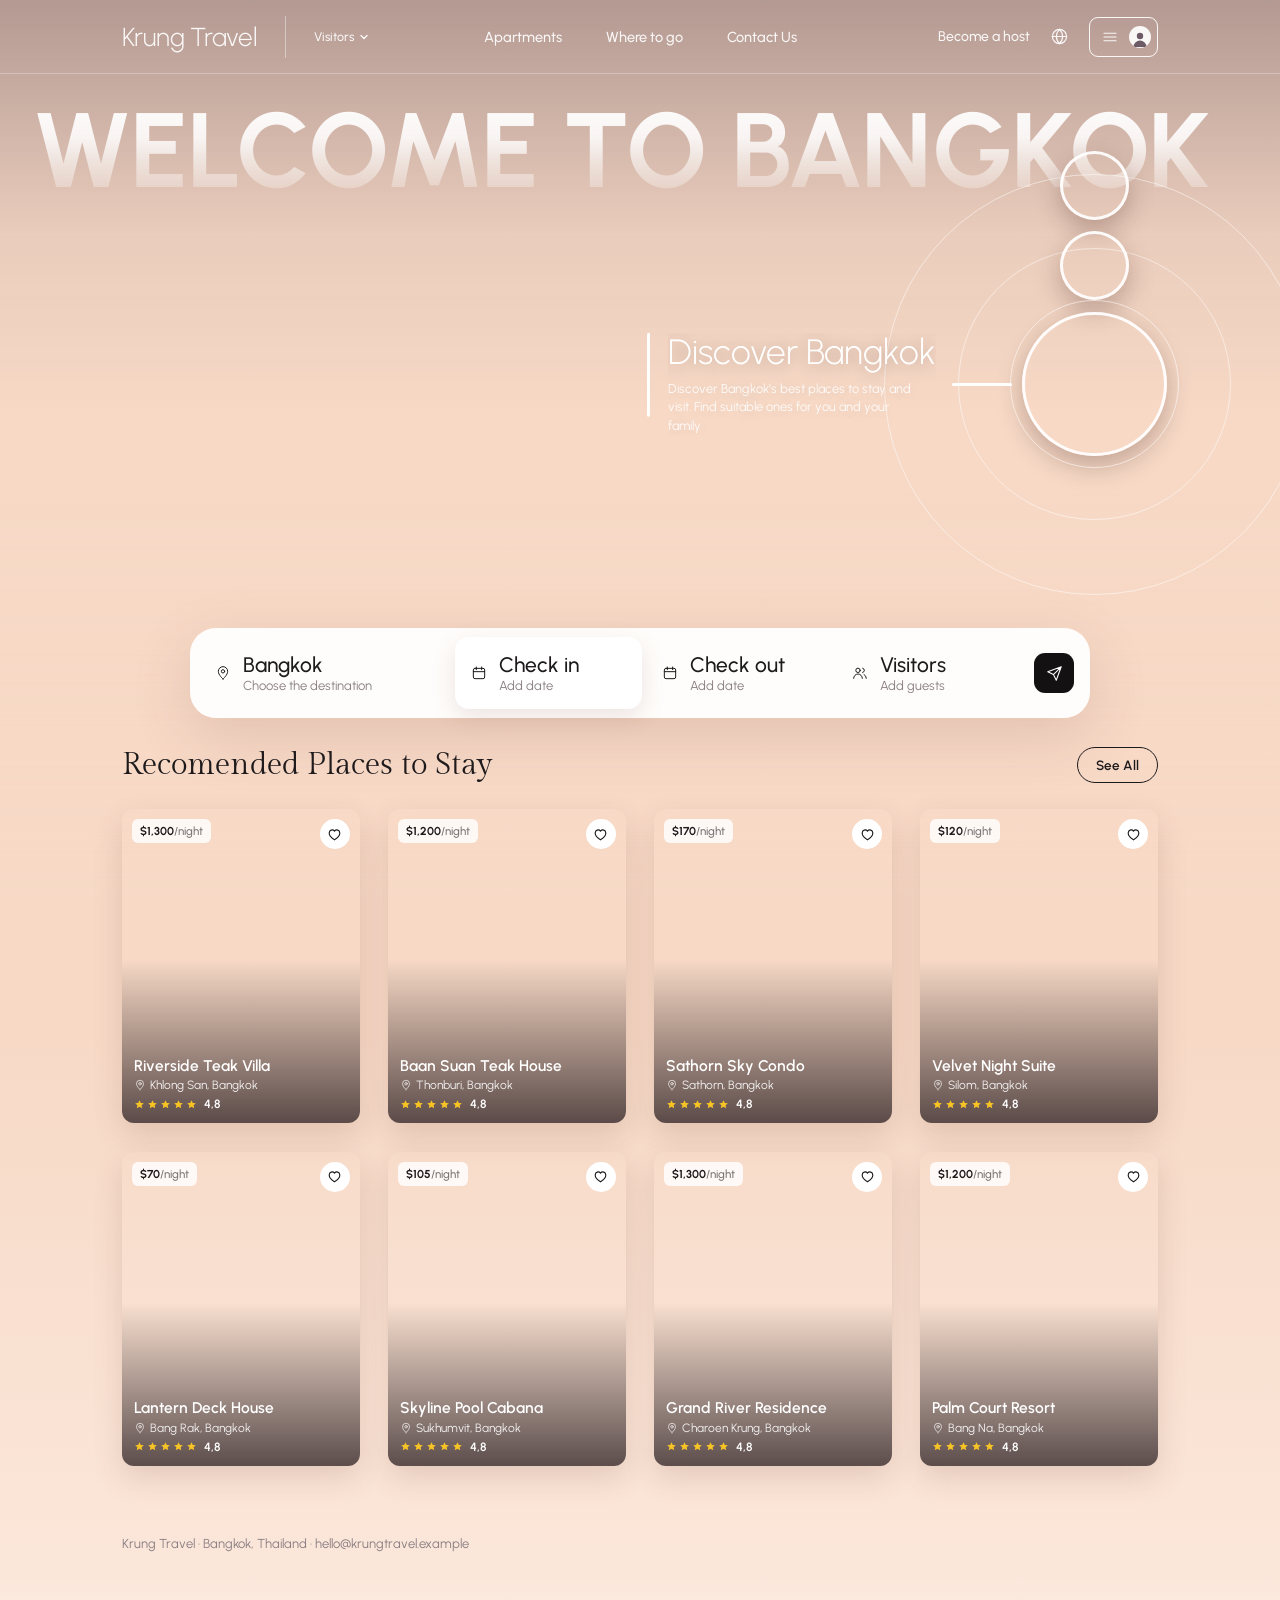
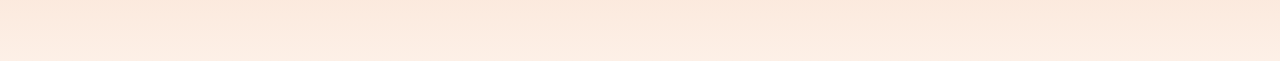
==== krung-travel/index.html @ 922a6a61 "Add Krung Travel cinematic booking landing page Single-file page with misty right-to-left slide wipe" ====
<!doctype html>
<html lang="en">
<head>
<meta charset="utf-8">
<meta name="viewport" content="width=device-width,initial-scale=1">
<title>Krung Travel</title>
<meta name="description" content="Discover Bangkok's best places to stay and visit. Find suitable ones for you and your family.">
<link rel="preconnect" href="https://fonts.googleapis.com">
<link rel="preconnect" href="https://fonts.gstatic.com" crossorigin>
<link href="https://fonts.googleapis.com/css2?family=Gilda+Display&family=Urbanist:wght@300;400;500;600;700;800&display=swap" rel="stylesheet">
<style>
:root{
  --peach:#f7d9c6;--ink:#1d1a1c;--muted:#5c5156;--light:#8a7f83;
  --orange:#f39419;--star:#f7c325;--heart:#ff4d5e;
  --ease:cubic-bezier(.65,0,.35,1);--out:cubic-bezier(.16,1,.3,1);
  --pad:clamp(20px,9.5vw,170px);
}
*{box-sizing:border-box;margin:0;padding:0}
html{background:var(--peach)}
body{font-family:Urbanist,system-ui,sans-serif;color:var(--ink);overflow-x:hidden;-webkit-font-smoothing:antialiased;-moz-osx-font-smoothing:grayscale;
  background:linear-gradient(180deg,#f7d9c6 0,#f7d9c6 115vh,#fbe7da 175vh,#fdf0e7 100%);min-height:100vh}
a{color:inherit;text-decoration:none}
button{font:inherit;color:inherit;background:none;border:0}
img{display:block;max-width:100%}
svg.i{width:16px;height:16px;fill:none;stroke:currentColor;stroke-width:1.5;stroke-linecap:round;stroke-linejoin:round;flex:none}
body.lock{overflow:hidden}

/* ---------- Cursor ---------- */
@media (pointer:fine){*,*::before,*::after{cursor:none!important}}
.cur{position:fixed;left:0;top:0;z-index:10000;pointer-events:none;width:26px;height:26px;margin:-13px 0 0 -13px;border-radius:50%;background:rgba(72,62,68,.55);border:0 solid rgba(20,16,18,.9);
  transition:width .25s var(--out),height .25s var(--out),margin .25s var(--out),background-color .25s var(--out),border-width .25s var(--out),opacity .3s}
.cur.hov{width:38px;height:38px;margin:-19px 0 0 -19px;background:rgba(72,62,68,.35)}
.cur.down{width:44px;height:44px;margin:-22px 0 0 -22px;background:transparent;border-width:5px}
.rec .cur{width:50px;height:50px;margin:-25px 0 0 -25px}
.rec .cur.hov{width:58px;height:58px;margin:-29px 0 0 -29px}
.rec .cur.down{width:62px;height:62px;margin:-31px 0 0 -31px;border-width:7px}
.cur.gone{opacity:0}
@media (pointer:coarse){.cur{display:none}}

/* ---------- Nav ---------- */
.nav{position:fixed;inset:0 0 auto;z-index:50;height:74px;display:flex;align-items:center;padding:0 var(--pad);color:rgba(255,255,255,.92);border-bottom:1px solid rgba(255,255,255,.28);
  transition:background-color .5s,color .5s,border-color .5s}
.nav.solid{background:rgba(247,217,198,.86);-webkit-backdrop-filter:blur(14px);backdrop-filter:blur(14px);color:var(--ink);border-bottom-color:rgba(29,26,28,.08)}
.nav-l{display:flex;align-items:center;flex:1 1 0}
.logo{font-weight:300;font-size:26px;letter-spacing:-.01em;white-space:nowrap}
.div{width:1px;height:42px;background:currentColor;opacity:.45;margin:0 28px}
.visitors{display:flex;align-items:center;gap:5px;font-size:12.5px;font-weight:500}
.visitors svg{width:10px;height:10px}
.links{display:flex;gap:44px;list-style:none;font-size:14.5px;font-weight:500}
.links a{position:relative;padding:4px 0}
.links a::after{content:"";position:absolute;left:0;right:0;bottom:0;height:1.5px;background:currentColor;transform:scaleX(0);transform-origin:right;transition:transform .45s var(--out)}
.links a:hover::after{transform:scaleX(1);transform-origin:left}
.nav-r{flex:1 1 0;display:flex;align-items:center;justify-content:flex-end;gap:20px;font-size:14px;font-weight:500}
.nav-r svg.globe{width:19px;height:19px}
.pill{display:flex;align-items:center;gap:10px;height:40px;padding:0 6px 0 11px;border:1.5px solid currentColor;border-radius:9px}
.pill svg.i{width:18px;height:18px}
.avatar{width:22px;height:22px;border-radius:50%;background:currentColor;display:grid;place-items:center;overflow:hidden}
.avatar svg{width:16px;height:16px;fill:rgba(84,64,74,.85);margin-top:5px}
.nav.solid .avatar svg{fill:#f7d9c6}

/* ---------- Hero ---------- */
.hero{position:relative;height:100vh;min-height:680px;color:#fff}
.clip{position:absolute;inset:0;overflow:hidden;clip-path:inset(0)}
.stack{position:absolute;inset:0;will-change:transform}
.slide{position:absolute;inset:0;overflow:hidden;visibility:hidden;z-index:1}
.slide.live{visibility:visible}
.slide.incoming{visibility:visible;z-index:2}
.ph{position:absolute;inset:-3%;background-size:cover;background-repeat:no-repeat;transform:scale(1.04);will-change:transform}
.tint{position:absolute;inset:0;background:linear-gradient(180deg,rgba(84,64,74,.42) 0%,rgba(84,64,74,.08) 26%,transparent 46%)}
.title{position:absolute;left:2.6vw;top:calc(74px + 3.2vh);font-weight:700;text-transform:uppercase;line-height:.9;white-space:nowrap;font-size:8.25vw;letter-spacing:-.005em}
.title .w{display:inline-block;overflow:hidden;vertical-align:top;padding-bottom:.04em}
.title .w>span{display:inline-block;background:linear-gradient(180deg,rgba(255,255,255,.97) 0%,rgba(255,255,255,.86) 36%,rgba(255,255,255,.16) 100%);
  -webkit-background-clip:text;background-clip:text;color:transparent;transition:transform 1.15s var(--out);transition-delay:var(--d,0s)}
.intro .title .w>span{transform:translateY(105%)}
.title.t3{left:7vw;top:calc(74px + 5vh);font-size:9.6vw;line-height:.95}
.title .br{display:block}

.mist{position:absolute;top:-5%;bottom:-5%;width:34vw;z-index:3;pointer-events:none;opacity:0;filter:blur(10px);
  background:radial-gradient(ellipse 50% 60% at 50% 50%,rgba(255,236,226,.75),rgba(255,236,226,.35) 45%,transparent 72%)}

/* Nubes: imagen blanca sobre negro + mix-blend screen + máscaras */
.ctop{position:absolute;left:-4%;right:-4%;top:-30%;height:80%;z-index:6;opacity:0;pointer-events:none;mix-blend-mode:screen;
  -webkit-mask-image:linear-gradient(to top,transparent 0%,#000 62%);mask-image:linear-gradient(to top,transparent 0%,#000 62%)}
.ctop i{position:absolute;inset:0;background-size:cover;background-position:center bottom;transform:scaleY(-1)}
.cbank{position:absolute;left:-4%;right:-4%;bottom:-6%;height:78%;z-index:7;pointer-events:none;transform-origin:50% 100%;will-change:transform}
.cbank i{position:absolute;inset:0;background-size:cover;background-position:center bottom;mix-blend-mode:screen;
  -webkit-mask-image:linear-gradient(to bottom,transparent 0%,#000 38%);mask-image:linear-gradient(to bottom,transparent 0%,#000 38%)}
.cbank .c1{animation:drift1 26s ease-in-out infinite alternate}
.cbank .c2{opacity:.85;animation:drift2 34s ease-in-out infinite alternate}
@keyframes drift1{from{transform:translateX(-2.5%)}to{transform:translateX(2.5%)}}
@keyframes drift2{from{transform:translate(3%,0) scaleX(-1)}to{transform:translate(-3%,4%) scaleX(-1)}}
.fade{position:absolute;left:0;right:0;bottom:0;height:46%;z-index:8;pointer-events:none;
  background:linear-gradient(180deg,rgba(247,217,198,0) 0%,rgba(247,217,198,.45) 45%,rgba(247,217,198,.92) 82%,#f7d9c6 100%)}

/* Rail */
.rail{position:absolute;inset:0;z-index:10;pointer-events:none;will-change:transform,opacity}
.ring{position:absolute;border-radius:50%;border:1.6px solid rgba(255,255,255,.5);opacity:0;transition:left .9s var(--ease),top .9s var(--ease),width .9s var(--ease),height .9s var(--ease),opacity 1s var(--out)}
.ready .ring{opacity:1}
.thumb{position:absolute;border-radius:50%;pointer-events:auto;transform:scale(0);
  transition:left .9s var(--ease),top .9s var(--ease),width .9s var(--ease),height .9s var(--ease),transform .6s var(--out),box-shadow .4s}
.thumb .img{position:absolute;inset:0;border-radius:50%;background-size:cover;background-position:center;border:3px solid rgba(255,255,255,.92);box-shadow:0 10px 26px rgba(60,30,30,.28);transition:box-shadow .4s}
.thumb::after{content:"";position:absolute;inset:-12px;border-radius:50%;border:1.6px solid rgba(255,255,255,.55);opacity:0;transition:opacity .6s}
.thumb.act::after{opacity:1}
.thumb.in{transform:scale(1)}
.thumb.in:hover{transform:scale(1.07)}
.thumb:hover .img{box-shadow:0 16px 36px rgba(60,30,30,.42)}
.conn{position:absolute;height:3px;border-radius:3px;background:#fff;transform-origin:right center;transform:scaleX(0);transition:transform .55s var(--out)}
.conn.on{transform:scaleX(1)}
.cap{position:absolute;display:flex;gap:18px;align-items:flex-start;transform:translateY(-50%);text-shadow:0 2px 18px rgba(60,30,40,.35)}
.cap .bar{flex:none;width:3px;border-radius:3px;background:#fff;transform-origin:top;transform:scaleY(0);transition:transform .6s var(--out)}
.cap.on .bar{transform:scaleY(1)}
.cap .txt{clip-path:inset(0 100% 0 0);transition:clip-path .9s var(--out)}
.cap.on .txt{clip-path:inset(0 0 0 0)}
.cap h2{font-weight:300;font-size:clamp(26px,2.75vw,40px);line-height:1.1;white-space:nowrap}
.cap p{margin-top:8px;font-size:clamp(12px,1vw,14.5px);line-height:1.45;opacity:.88;max-width:250px}

/* Search */
.search{position:absolute;left:50%;bottom:calc(20vh + 2px);z-index:12;width:min(900px,calc(100% - 40px));height:90px;border-radius:26px;background:rgba(255,255,255,.93);
  box-shadow:0 18px 60px rgba(120,70,60,.16);display:grid;grid-template-columns:1.35fr 1fr 1fr 1fr auto;align-items:center;gap:4px;padding:0 9px 0 9px;color:var(--ink);
  transform:translate(-50%,30px);opacity:0;transition:transform 1s var(--out),opacity 1s var(--out)}
.ready .search{transform:translate(-50%,0);opacity:1}
.field{display:flex;align-items:center;gap:12px;height:72px;padding:0 16px;border-radius:14px;text-align:left;min-width:0;transition:background-color .3s,box-shadow .3s}
.field:hover,.field.on{background:#fff;box-shadow:0 8px 24px rgba(120,80,70,.14)}
.field .lb{display:flex;flex-direction:column;min-width:0}
.field b{font-size:21px;font-weight:500;line-height:1.15;white-space:nowrap}
.field small{font-size:13px;color:var(--light);white-space:nowrap;overflow:hidden;text-overflow:ellipsis}
.send{width:40px;height:40px;border-radius:11px;background:#141113;color:#fff;display:grid;place-items:center;margin:0 7px;transition:transform .35s var(--out)}
.send:hover{transform:scale(1.1) rotate(-8deg)}
.send svg{width:17px;height:17px}
.pop{position:absolute;top:calc(100% + 12px);z-index:20;background:#fff;border-radius:18px;padding:20px;box-shadow:0 30px 80px rgba(90,50,45,.22),0 4px 14px rgba(90,50,45,.08);
  opacity:0;visibility:hidden;transform:translateY(-8px);transition:opacity .3s var(--out),transform .4s var(--out),visibility .3s}
.pop.open{opacity:1;visibility:visible;transform:none}
.cal{left:calc(22.5% + 9px);width:290px}
.cal-h{display:flex;align-items:center;justify-content:space-between;margin-bottom:12px;font-weight:600;font-size:15.5px}
.cal-h button{width:30px;height:30px;border-radius:50%;font-size:18px;line-height:1;display:grid;place-items:center;transition:background-color .2s}
.cal-h button:hover{background:#f6ece5}
.cal-h button:disabled{opacity:.25}
.dow,.days{display:grid;grid-template-columns:repeat(7,34px);justify-content:space-between}
.dow span{font-size:11px;font-weight:600;color:var(--light);text-align:center;padding-bottom:6px}
.days button{height:34px;font-size:13.5px;font-weight:500;position:relative;z-index:0}
.days button::before{content:"";position:absolute;inset:2px;border-radius:9px;z-index:-1;transition:background-color .2s}
.days button:hover:not(:disabled)::before{background:#f6ece5}
.days button:disabled{color:#d2c8cb}
.days .mid::after{content:"";position:absolute;inset:3px -3px;background:#fbe3d4;z-index:-2}
.days .end{color:#fff}.days .end::before,.days .end:hover::before{background:#141113!important}
.days .today{text-decoration:underline;text-underline-offset:3px}
.vis{right:60px;width:290px}
.row{display:flex;align-items:center;justify-content:space-between;padding:12px 0}
.row+.row{border-top:1px solid #f0e4dd}
.row b{font-weight:600;font-size:15.5px;display:block}
.row small{color:var(--light);font-size:12.5px}
.step{display:flex;align-items:center;gap:12px;font-weight:600;font-size:15px}
.step button{width:32px;height:32px;border-radius:50%;border:1.3px solid #d9cdc9;display:grid;place-items:center;font-size:17px;line-height:1;transition:border-color .2s,background-color .2s}
.step button:hover:not(:disabled){border-color:var(--ink)}
.step button:disabled{opacity:.3}
.step output{min-width:16px;text-align:center}

/* ---------- Stays ---------- */
.stays{position:relative;z-index:11;margin-top:-17vh;padding:0 var(--pad) 110px}
.stays-h{display:flex;align-items:center;justify-content:space-between;gap:20px;margin-bottom:26px}
.gilda{font-family:"Gilda Display",Georgia,serif;font-weight:400}
.stays-h h2{font-size:clamp(26px,2.45vw,36px);line-height:1.15}
.see{flex:none;height:36px;padding:0 18px;border:1.4px solid var(--ink);border-radius:20px;font-size:13.5px;font-weight:600;display:inline-flex;align-items:center;transition:background-color .3s,color .3s}
.see:hover{background:var(--ink);color:#fff}
.grid{display:grid;grid-template-columns:repeat(4,1fr);gap:clamp(14px,2.2vw,30px)}
.card{position:relative;aspect-ratio:203/268;border-radius:12px;overflow:hidden;box-shadow:0 12px 30px rgba(110,60,50,.16);color:#fff;
  opacity:0;transform:translateY(40px);transition:opacity .9s var(--out),transform .9s var(--out),box-shadow .5s;transition-delay:var(--d,0s),var(--d,0s),0s}
.card.seen{opacity:1;transform:none}
.card.seen:hover{transform:translateY(-6px);box-shadow:0 22px 44px rgba(110,60,50,.28);transition-delay:0s}
.card .img{position:absolute;inset:0;background-size:cover;background-position:center;transition:transform 1.2s var(--out)}
.card:hover .img{transform:scale(1.07)}
.card::after{content:"";position:absolute;inset:0;background:linear-gradient(180deg,transparent 48%,rgba(30,18,22,.72));pointer-events:none}
.price{position:absolute;left:10px;top:10px;z-index:1;padding:5px 8px;border-radius:6px;background:rgba(255,255,255,.82);-webkit-backdrop-filter:blur(6px);backdrop-filter:blur(6px);color:var(--ink);font-size:11.5px;font-weight:700}
.price span{opacity:.6;font-weight:500}
.heart{position:absolute;right:10px;top:10px;z-index:2;width:30px;height:30px;border-radius:50%;background:#fff;display:grid;place-items:center;color:var(--ink)}
.heart svg{width:15px;height:15px;fill:none;stroke:currentColor;stroke-width:1.8;transition:transform .35s var(--out)}
.heart.on{color:var(--heart)}.heart.on svg{fill:var(--heart)}
.heart.pop svg{animation:pop .45s var(--out)}
@keyframes pop{40%{transform:scale(1.35)}}
.meta{position:absolute;left:12px;right:12px;bottom:12px;z-index:1}
.meta h3{font-size:15.5px;font-weight:600;line-height:1.2}
.meta .area{display:flex;align-items:center;gap:4px;font-size:12px;opacity:.9;margin-top:3px}
.meta .area svg{width:12px;height:12px}
.stars{display:flex;align-items:center;gap:2px;margin-top:5px;font-size:12px;font-weight:600}
.stars svg{width:11px;height:11px;fill:var(--star)}
.stars b{margin-left:5px;font-weight:600}

/* ---------- Detail ---------- */
.detail{position:fixed;inset:0;z-index:40;overflow-y:auto;overscroll-behavior:contain;background:linear-gradient(180deg,#f7d9c6 0,#f7d9c6 290px,#fff 290px);
  padding:104px var(--pad) 90px;opacity:0;visibility:hidden;transition:opacity .55s var(--out),visibility .55s}
.detail.open{opacity:1;visibility:visible}
.rise{opacity:0;transform:translateY(26px);transition:opacity .8s var(--out),transform .8s var(--out)}
.detail.shown .rise{opacity:1;transform:none;transition-delay:var(--d,0s)}
.crumbs{font-size:12.5px;display:flex;flex-wrap:wrap;gap:8px;align-items:center;margin-bottom:24px}
.crumbs .last{color:var(--light)}
.crumbs a:hover{text-decoration:underline}
.cols{display:grid;grid-template-columns:1.18fr 1fr;gap:clamp(28px,4vw,64px);align-items:start}
.main{position:relative;aspect-ratio:512/445;border-radius:10px;overflow:hidden;background:#ead2c3}
.main .lay{position:absolute;inset:0;background-size:cover;background-position:center}
.main.hide{visibility:hidden}
.main .heart{right:14px;top:14px;width:36px;height:36px}
.minis{display:grid;grid-template-columns:repeat(3,1fr);gap:16px;margin-top:16px}
.minis div{position:relative;aspect-ratio:1;border-radius:10px;background-size:cover;background-position:center;transition:transform .45s var(--out),box-shadow .45s}
.minis div:hover{transform:translateY(-5px);box-shadow:0 14px 28px rgba(110,60,50,.22)}
.minis .more::after{content:"+9";position:absolute;inset:0;border-radius:inherit;background:rgba(20,14,16,.55);color:#fff;display:grid;place-items:center;font-size:24px;font-weight:600}
.d-name{font-size:clamp(30px,2.65vw,38px);line-height:1.12}
.host{display:flex;align-items:center;gap:8px;margin-top:10px;font-size:13.5px;color:var(--muted)}
.host img{width:20px;height:20px;border-radius:50%;object-fit:cover}
.host b{color:var(--ink);font-weight:600}
.about{font-size:22px;margin-top:26px}
.d-p{margin-top:10px;font-size:14.5px;line-height:1.65;color:var(--muted)}
.book{margin-top:24px;background:#fff;border-radius:18px;padding:22px;box-shadow:0 20px 50px rgba(110,60,50,.14),0 2px 8px rgba(110,60,50,.06)}
.book .pr{font-size:26px;font-weight:700}.book .pr span{font-size:14px;font-weight:500;color:var(--light)}
.dates{margin-top:14px;display:grid;grid-template-columns:1fr 1fr;background:#f4f2f3;border-radius:12px}
.dates div{padding:12px 16px}.dates div+div{border-left:1px solid #e4dfe1}
.dates small,.guests small{display:block;font-size:11.5px;color:var(--light);font-weight:600;letter-spacing:.02em}
.dates b{font-size:14.5px;font-weight:600}
.guests{display:flex;align-items:center;justify-content:space-between;padding:14px 4px 4px}
.guests b{font-size:14.5px;font-weight:600}
.booknow{margin-top:16px;width:100%;height:50px;border-radius:99px;background:var(--orange);color:#fff;font-weight:700;font-size:15.5px;transition:background-color .35s,transform .3s var(--out)}
.booknow:hover{transform:translateY(-2px)}
.booknow.done{background:#2fae62}
.rating{margin-top:24px;padding:16px 0;border-top:1px solid #ece6e8;border-bottom:1px solid #ece6e8;display:flex;align-items:center;justify-content:space-between;gap:14px;flex-wrap:wrap}
.r-score{display:flex;align-items:center;gap:8px;font-size:14px}
.r-score b{font-size:20px;font-weight:700}
.r-score span{color:var(--light)}
.r-score .rs{display:flex;gap:2px}.r-score .rs svg{width:12px;height:12px;fill:var(--heart)}
.faces{display:flex}
.faces img{width:38px;height:38px;border-radius:50%;border:2.5px solid #fff;object-fit:cover}
.faces img+img{margin-left:-12px}
.rate{height:36px;padding:0 18px;border-radius:99px;border:1.4px solid var(--ink);font-size:13.5px;font-weight:600;transition:background-color .3s,color .3s}
.rate:hover,.rate.on{background:var(--ink);color:#fff}
.amen-h{font-size:22px;margin-top:24px}
.amen{margin-top:14px;display:grid;grid-template-columns:repeat(3,1fr);gap:14px 10px;list-style:none;font-size:13.5px;color:var(--muted)}
.amen li{display:flex;align-items:center;gap:9px}
.amen svg.i{width:20px;height:20px;color:var(--ink);stroke-width:1.3}
.similar{margin-top:80px}
.similar h2{font-size:clamp(24px,2.2vw,32px);margin-bottom:22px}
.fly{position:fixed;z-index:45;background-size:cover;background-position:center;pointer-events:none;will-change:left,top,width,height}

/* ---------- Responsive ---------- */
@media (max-width:1000px){
  .links,.host-link{display:none}
  .grid{grid-template-columns:repeat(2,1fr)}
  .cols{grid-template-columns:1fr}
}
@media (max-width:640px){
  .div,.visitors{display:none}
  .nav-r{gap:14px}
  .title,.title.t3{white-space:normal;font-size:13.5vw;max-width:80vw;left:6vw}
  .cap,.conn{display:none}
  .search{height:auto;grid-template-columns:1fr 1fr;padding:8px;gap:4px;bottom:16vh;border-radius:22px}
  .field{height:62px;padding:0 10px;gap:8px}
  .field b{font-size:17px}
  .field small{font-size:12px}
  .send{grid-column:1/-1;width:100%;height:44px;margin:4px 0 0}
  .send:hover{transform:none}
  .cal,.vis{left:50%!important;right:auto;width:min(300px,calc(100vw - 40px));margin-left:calc(min(300px,calc(100vw - 40px))/-2)}
  .pop{padding:16px}
  .dow,.days{grid-template-columns:repeat(7,1fr)}
  .stays{margin-top:-8vh}
  .stays-h h2{font-size:24px}
  .amen{grid-template-columns:repeat(2,1fr)}
}
@media (prefers-reduced-motion:reduce){
  .cbank i{animation:none}
}
</style>
</head>
<body>
<div class="cur gone" id="cur" aria-hidden="true"></div>

<svg width="0" height="0" style="position:absolute" aria-hidden="true">
  <symbol id="pin" viewBox="0 0 24 24"><path d="M12 21s-7-6-7-11.5a7 7 0 0 1 14 0C19 15 12 21 12 21Z"/><circle cx="12" cy="9.5" r="2.5"/></symbol>
  <symbol id="cal" viewBox="0 0 24 24"><rect x="3.5" y="5" width="17" height="15.5" rx="2.5"/><path d="M3.5 10h17M8 3v4M16 3v4"/></symbol>
  <symbol id="ppl" viewBox="0 0 24 24"><circle cx="9" cy="8" r="3.3"/><path d="M2.5 20a6.5 6.5 0 0 1 13 0M16 4.8a3.3 3.3 0 0 1 0 6.4M18 14.2a6.5 6.5 0 0 1 3.5 5.8"/></symbol>
  <symbol id="plane" viewBox="0 0 24 24"><path d="M21.5 2.5 10.5 13.5M21.5 2.5 14.5 21.5l-4-8-8-4 19-7Z"/></symbol>
  <symbol id="heart" viewBox="0 0 24 24"><path d="M12 20.5s-8.5-5.2-8.5-11a4.8 4.8 0 0 1 8.5-3 4.8 4.8 0 0 1 8.5 3c0 5.8-8.5 11-8.5 11Z"/></symbol>
  <symbol id="star" viewBox="0 0 24 24"><path d="m12 2.5 2.9 6 6.6.8-4.9 4.5 1.3 6.5L12 17l-5.9 3.3 1.3-6.5L2.5 9.3l6.6-.8Z"/></symbol>
  <symbol id="wifi" viewBox="0 0 24 24"><path d="M2 9a15 15 0 0 1 20 0M5 12.6a10 10 0 0 1 14 0M8.5 16.1a5 5 0 0 1 7 0"/><circle cx="12" cy="19.5" r=".8"/></symbol>
  <symbol id="bar" viewBox="0 0 24 24"><path d="M5 3h14l-7 9-7-9ZM12 12v8M8 21h8M7.5 6.5h9"/></symbol>
  <symbol id="pier" viewBox="0 0 24 24"><path d="M3 9h18M5 9v11M12 9v11M19 9v11M2 16c1.7 0 1.7 1 3.3 1s1.7-1 3.4-1 1.6 1 3.3 1 1.7-1 3.3-1 1.7 1 3.4 1 1.6-1 3.3-1M12 3v6"/></symbol>
  <symbol id="medal" viewBox="0 0 24 24"><circle cx="12" cy="14.5" r="5.5"/><path d="m8 9.5-3-6.5h5l2 4 2-4h5l-3 6.5M12 12v5"/></symbol>
  <symbol id="film" viewBox="0 0 24 24"><rect x="3" y="4" width="18" height="16" rx="2"/><path d="M7 4v16M17 4v16M3 9h4M3 15h4M17 9h4M17 15h4"/></symbol>
  <symbol id="bell" viewBox="0 0 24 24"><path d="M3 18h18M4.5 18a7.5 7.5 0 0 1 15 0M12 8.5V6.5M10 6.5h4"/></symbol>
</svg>

<header class="nav" id="nav">
  <div class="nav-l">
    <a class="logo" href="#" id="logo">Krung Travel</a>
    <span class="div" aria-hidden="true"></span>
    <button class="visitors" type="button" data-open="vis">Visitors <svg viewBox="0 0 10 10"><path d="m2 3.5 3 3 3-3" fill="none" stroke="currentColor" stroke-width="1.4" stroke-linecap="round"/></svg></button>
  </div>
  <ul class="links">
    <li><a href="#stays">Apartments</a></li>
    <li><a href="#hero" data-slide="2">Where to go</a></li>
    <li><a href="#footer-contact" id="contact-link">Contact Us</a></li>
  </ul>
  <div class="nav-r">
    <a class="host-link" href="#stays">Become a host</a>
    <svg class="i globe" viewBox="0 0 24 24" aria-hidden="true"><circle cx="12" cy="12" r="9"/><path d="M3 12h18M12 3c2.6 2.5 3.9 5.5 3.9 9s-1.3 6.5-3.9 9c-2.6-2.5-3.9-5.5-3.9-9S9.4 5.5 12 3Z"/></svg>
    <button class="pill" type="button" aria-label="Account menu">
      <svg class="i" viewBox="0 0 24 24"><path d="M4 7h16M4 12h16M4 17h16"/></svg>
      <span class="avatar"><svg viewBox="0 0 16 16"><circle cx="8" cy="5" r="3.2"/><path d="M1.5 16a6.5 6.5 0 0 1 13 0Z"/></svg></span>
    </button>
  </div>
</header>

<main id="landing">
  <section class="hero intro" id="hero">
    <div class="clip">
    <div class="stack" id="stack">
      <div class="slide live" data-i="0">
        <div class="ph" style="background-position:center 62%;background-image:url('https://images.higgs.ai/?default=1&output=webp&url=https%3A%2F%2Fd8j0ntlcm91z4.cloudfront.net%2Fuser_38xzZboKViGWJOttwIXH07lWA1P%2Fhf_20261115_005348_d02f5076-330a-4062-960b-b000a310d6e4.png&w=2400&q=85')"></div>
        <div class="tint"></div>
        <h1 class="title"><span class="w"><span>Welcome</span></span> <span class="w"><span>to</span></span> <span class="w"><span>Bangkok</span></span></h1>
      </div>
      <div class="slide" data-i="1">
        <div class="ph" style="background-position:center 55%;background-image:url('https://images.higgs.ai/?default=1&output=webp&url=https%3A%2F%2Fd8j0ntlcm91z4.cloudfront.net%2Fuser_38xzZboKViGWJOttwIXH07lWA1P%2Fhf_20261115_005347_2a7781a6-ffd1-48f1-bb19-051b67063047.png&w=2400&q=85')"></div>
        <div class="tint"></div>
        <h2 class="title"><span class="w"><span>Find</span></span> <span class="w"><span>place</span></span> <span class="w"><span>to</span></span> <span class="w"><span>stay</span></span></h2>
      </div>
      <div class="slide" data-i="2">
        <div class="ph" style="background-position:center 40%;background-image:url('https://images.higgs.ai/?default=1&output=webp&url=https%3A%2F%2Fd8j0ntlcm91z4.cloudfront.net%2Fuser_38xzZboKViGWJOttwIXH07lWA1P%2Fhf_20261115_005347_73725010-6ca6-46d8-a732-fc33275a02e0.png&w=2400&q=85')"></div>
        <div class="tint"></div>
        <h2 class="title t3"><span class="w br"><span>Explore</span></span><span class="w br"><span>Bangkok</span></span></h2>
      </div>
    </div>
    <div class="mist" id="mist" aria-hidden="true"></div>
    <div class="ctop" id="ctop" aria-hidden="true"><i class="cloud"></i></div>
    <div class="cbank" id="cbank" aria-hidden="true"><i class="cloud c2"></i><i class="cloud c1"></i></div>
    <div class="fade" aria-hidden="true"></div>

    <div class="rail" id="rail">
      <span class="ring" id="r1"></span><span class="ring" id="r2"></span>
      <button class="thumb" type="button" data-slide="2" aria-label="Explore Bangkok"><span class="img" style="background-image:url('https://images.higgs.ai/?default=1&output=webp&url=https%3A%2F%2Fd8j0ntlcm91z4.cloudfront.net%2Fuser_38xzZboKViGWJOttwIXH07lWA1P%2Fhf_20261115_005347_2697af01-b81b-4c9e-bb4f-7200cb1aa1e8.png&w=400&q=85')"></span></button>
      <button class="thumb" type="button" data-slide="1" aria-label="Find place to stay"><span class="img" style="background-image:url('https://images.higgs.ai/?default=1&output=webp&url=https%3A%2F%2Fd8j0ntlcm91z4.cloudfront.net%2Fuser_38xzZboKViGWJOttwIXH07lWA1P%2Fhf_20261115_005347_e2768ec3-714b-47bc-b03e-4fc6794d5dd9.png&w=400&q=85')"></span></button>
      <button class="thumb" type="button" data-slide="0" aria-label="Welcome to Bangkok"><span class="img" style="background-image:url('https://images.higgs.ai/?default=1&output=webp&url=https%3A%2F%2Fd8j0ntlcm91z4.cloudfront.net%2Fuser_38xzZboKViGWJOttwIXH07lWA1P%2Fhf_20261115_005347_c5667173-fd6e-4dcb-9547-6c4518e19388.png&w=400&q=85')"></span></button>
      <span class="conn" id="conn"></span>
      <div class="cap" id="cap"><span class="bar" id="cbar"></span><div class="txt"><h2 id="capH"></h2><p id="capP"></p></div></div>
    </div>

    </div>
    <form class="search" id="search" onsubmit="return false">
      <button class="field" type="button" data-f="dest"><svg class="i"><use href="#pin"/></svg><span class="lb"><b>Bangkok</b><small>Choose the destination</small></span></button>
      <button class="field on" type="button" data-f="in"><svg class="i"><use href="#cal"/></svg><span class="lb"><b>Check in</b><small id="inL">Add date</small></span></button>
      <button class="field" type="button" data-f="out"><svg class="i"><use href="#cal"/></svg><span class="lb"><b>Check out</b><small id="outL">Add date</small></span></button>
      <button class="field" type="button" data-f="vis"><svg class="i"><use href="#ppl"/></svg><span class="lb"><b>Visitors</b><small id="visL">Add guests</small></span></button>
      <button class="send" type="button" id="send" aria-label="Search stays"><svg class="i"><use href="#plane"/></svg></button>

      <div class="pop cal" id="calPop" role="dialog" aria-label="Choose dates">
        <div class="cal-h"><button type="button" id="prevM" aria-label="Previous month">‹</button><span id="monthL"></span><button type="button" id="nextM" aria-label="Next month">›</button></div>
        <div class="dow"><span>Mo</span><span>Tu</span><span>We</span><span>Th</span><span>Fr</span><span>Sa</span><span>Su</span></div>
        <div class="days" id="days"></div>
      </div>
      <div class="pop vis" id="visPop" role="dialog" aria-label="Guests">
        <div class="row"><div><b>Adults</b><small>Ages 13 or above</small></div><div class="step"><button type="button" data-k="ad" data-d="-1" aria-label="Fewer adults">−</button><output id="adN">2</output><button type="button" data-k="ad" data-d="1" aria-label="More adults">+</button></div></div>
        <div class="row"><div><b>Children</b><small>Ages 2–12</small></div><div class="step"><button type="button" data-k="ch" data-d="-1" aria-label="Fewer children">−</button><output id="chN">0</output><button type="button" data-k="ch" data-d="1" aria-label="More children">+</button></div></div>
      </div>
    </form>
  </section>

  <section class="stays" id="stays">
    <div class="stays-h"><h2 class="gilda">Recomended Places to Stay</h2><a class="see" href="#stays">See All</a></div>
    <div class="grid" id="grid"></div>
    <p id="footer-contact" style="margin-top:70px;font-size:13px;color:var(--light)">Krung Travel · Bangkok, Thailand · hello@krungtravel.example</p>
  </section>
</main>

<section class="detail" id="detail" aria-label="Property details" aria-hidden="true">
  <nav class="crumbs rise" style="--d:.25s"><a href="#" id="home">Home</a><span>›</span><span>Type of places to stay</span><span>›</span><span>Villas</span><span>›</span><span class="last" id="dCrumb"></span></nav>
  <div class="cols">
    <div>
      <div class="main hide" id="dMain"><div class="lay" id="dLo"></div><div class="lay" id="dHi"></div><button class="heart" type="button" aria-label="Save"><svg><use href="#heart"/></svg></button></div>
      <div class="minis rise" style="--d:.32s">
        <div style="background-image:url('https://images.higgs.ai/?default=1&output=webp&url=https%3A%2F%2Fd8j0ntlcm91z4.cloudfront.net%2Fuser_38xzZboKViGWJOttwIXH07lWA1P%2Fhf_20261115_005420_531ca3bc-da2a-48a8-9506-30b46f6725a5.png&w=500&q=85')"></div>
        <div style="background-image:url('https://images.higgs.ai/?default=1&output=webp&url=https%3A%2F%2Fd8j0ntlcm91z4.cloudfront.net%2Fuser_38xzZboKViGWJOttwIXH07lWA1P%2Fhf_20261115_005422_3d48e291-6d44-46fa-a18e-ab2f7c791839.png&w=500&q=85')"></div>
        <div class="more" style="background-image:url('https://images.higgs.ai/?default=1&output=webp&url=https%3A%2F%2Fd8j0ntlcm91z4.cloudfront.net%2Fuser_38xzZboKViGWJOttwIXH07lWA1P%2Fhf_20261115_005426_0b8053b2-b0af-4629-85b1-5800d8f100d0.png&w=500&q=85')"></div>
      </div>
    </div>
    <div>
      <h1 class="gilda d-name rise" style="--d:.39s" id="dName"></h1>
      <p class="host rise" style="--d:.46s">Hosted by <img src="https://images.higgs.ai/?default=1&output=webp&url=https%3A%2F%2Fd8j0ntlcm91z4.cloudfront.net%2Fuser_38xzZboKViGWJOttwIXH07lWA1P%2Fhf_20261115_005635_2bc44540-0fec-4b94-9f47-722c00c851dd.png&w=120&q=85" alt=""><b>Ploy Sirikul</b></p>
      <h2 class="gilda about rise" style="--d:.53s" id="dAbout"></h2>
      <p class="d-p rise" style="--d:.6s">Set on the quiet Thonburi bank, this home puts the Grand Palace and Wat Arun a short walk and a river crossing away. Hop on the river ferries to Chinatown for a night of street food, then come back to a lantern-lit teak terrace where the river slides past in the dark.</p>
      <div class="book rise" style="--d:.67s">
        <p class="pr" id="dPrice"></p>
        <div class="dates"><div><small>Check In</small><b id="dIn"></b></div><div><small>Check Out</small><b id="dOut"></b></div></div>
        <div class="guests"><div><small>Guests</small><b id="dG"></b></div><div class="step"><button type="button" data-k="dg" data-d="-1" aria-label="Fewer guests">−</button><output id="dGN"></output><button type="button" data-k="dg" data-d="1" aria-label="More guests">+</button></div></div>
        <button class="booknow" type="button" id="bookNow">Book Now</button>
      </div>
      <div class="rating rise" style="--d:.74s">
        <div class="r-score"><b>4.8</b><span>(128 reviews)</span><span class="rs"><svg><use href="#star"/></svg><svg><use href="#star"/></svg><svg><use href="#star"/></svg><svg><use href="#star"/></svg><svg><use href="#star"/></svg></span></div>
        <div class="faces">
          <img src="https://images.higgs.ai/?default=1&output=webp&url=https%3A%2F%2Fd8j0ntlcm91z4.cloudfront.net%2Fuser_38xzZboKViGWJOttwIXH07lWA1P%2Fhf_20261115_005635_2bc44540-0fec-4b94-9f47-722c00c851dd.png&w=120&q=85" alt="">
          <img src="https://images.higgs.ai/?default=1&output=webp&url=https%3A%2F%2Fd8j0ntlcm91z4.cloudfront.net%2Fuser_38xzZboKViGWJOttwIXH07lWA1P%2Fhf_20261115_005635_fee8e948-a5dc-4e86-9ecc-dc8dbce6b660.png&w=120&q=85" alt="">
          <img src="https://images.higgs.ai/?default=1&output=webp&url=https%3A%2F%2Fd8j0ntlcm91z4.cloudfront.net%2Fuser_38xzZboKViGWJOttwIXH07lWA1P%2Fhf_20261115_005635_ce259660-2765-42ee-a5b0-3afee70b11aa.png&w=120&q=85" alt="">
        </div>
        <button class="rate" type="button" id="rate">Rate Now</button>
      </div>
      <h2 class="gilda amen-h rise" style="--d:.81s">Amenities</h2>
      <ul class="amen rise" style="--d:.86s">
        <li><svg class="i"><use href="#wifi"/></svg>Wi-Fi</li>
        <li><svg class="i"><use href="#bar"/></svg>Personal Bar</li>
        <li><svg class="i"><use href="#pier"/></svg>Private Pier</li>
        <li><svg class="i"><use href="#medal"/></svg>Superhost</li>
        <li><svg class="i"><use href="#film"/></svg>Own Cinema</li>
        <li><svg class="i"><use href="#bell"/></svg>Room Service</li>
      </ul>
    </div>
  </div>
  <div class="similar rise" style="--d:.9s"><h2 class="gilda">Similar Places to Stay</h2><div class="grid" id="simGrid"></div></div>
</section>

<script>
(() => {
const $ = id => document.getElementById(id), $$ = (s, el = document) => [...el.querySelectorAll(s)];
const IMG = (id, w) => `https://images.higgs.ai/?default=1&output=webp&url=https%3A%2F%2Fd8j0ntlcm91z4.cloudfront.net%2Fuser_38xzZboKViGWJOttwIXH07lWA1P%2Fhf_${id}.png&w=${w}&q=85`;
const CLOUD = IMG('20261115_005635_6590354a-216c-40a2-9f84-93abe97dc7b1', 2400);
const clamp = (x, a, b) => Math.min(b, Math.max(a, x));
const eio = t => t < .5 ? 4 * t * t * t : 1 - Math.pow(-2 * t + 2, 3) / 2;
const calm = matchMedia('(prefers-reduced-motion:reduce)').matches;
if (/[?&]rec\b/.test(location.search)) document.documentElement.classList.add('rec');
$$('.cloud').forEach(c => c.style.backgroundImage = `url('${CLOUD}')`);

/* ---------- Cursor ---------- */
const cur = $('cur');
const HOVER = 'a,button,.card,.thumb,.field,input,label';
addEventListener('pointermove', e => {
  if (e.pointerType !== 'mouse') return;
  cur.classList.remove('gone');
  cur.style.transform = `translate(${e.clientX}px,${e.clientY}px)`;
  cur.classList.toggle('hov', !!e.target.closest(HOVER));
}, { passive: true });
addEventListener('pointerdown', () => cur.classList.add('down'));
addEventListener('pointerup', () => cur.classList.remove('down'));
document.addEventListener('pointerleave', () => cur.classList.add('gone'));

/* ---------- Data ---------- */
const STAYS = [
  ['Riverside Teak Villa', 'Khlong San, Bangkok', '$1,300', '20261115_005347_d7535a9a-29c3-4714-9c2a-4b8934ed1df2'],
  ['Baan Suan Teak House', 'Thonburi, Bangkok', '$1,200', '20261115_005405_6867b7fa-e6ec-4c5c-a810-aea29a94cce4'],
  ['Sathorn Sky Condo', 'Sathorn, Bangkok', '$170', '20261115_005408_78f07613-5823-4ef1-94a9-cbf8977e5c38'],
  ['Velvet Night Suite', 'Silom, Bangkok', '$120', '20261115_005408_816e6775-3733-4270-8e1f-bbf270fe3fff'],
  ['Lantern Deck House', 'Bang Rak, Bangkok', '$70', '20261115_005408_bf9bfa74-cb9c-4055-a632-b725670fdc9d'],
  ['Skyline Pool Cabana', 'Sukhumvit, Bangkok', '$105', '20261115_005413_84e12590-d5b2-4676-9600-c31c6cd0b0f4'],
  ['Grand River Residence', 'Charoen Krung, Bangkok', '$1,300', '20261115_005414_da006178-018e-4ed8-b340-f6a70f18f1bc'],
  ['Palm Court Resort', 'Bang Na, Bangkok', '$1,200', '20261115_005417_3c7632ad-341c-4e40-b370-db3c3aaf479e']
];
const STAR = '<svg><use href="#star"/></svg>';
function card(i, col) {
  const [name, area, price, id] = STAYS[i];
  const a = document.createElement('article');
  a.className = 'card'; a.dataset.i = i; a.tabIndex = 0; a.style.setProperty('--d', col * .09 + 's');
  a.setAttribute('aria-label', `${name}, ${area}, ${price} per night`);
  a.innerHTML = `<div class="img" style="background-image:url('${IMG(id, 700)}')"></div>
    <span class="price">${price}<span>/night</span></span>
    <button class="heart" type="button" aria-label="Save ${name}" aria-pressed="false"><svg><use href="#heart"/></svg></button>
    <div class="meta"><h3>${name}</h3><p class="area"><svg class="i"><use href="#pin"/></svg>${area}</p><p class="stars">${STAR.repeat(5)}<b>4,8</b></p></div>`;
  return a;
}
const seenIO = new IntersectionObserver(es => es.forEach(e => { if (e.isIntersecting) { e.target.classList.add('seen'); seenIO.unobserve(e.target); } }), { threshold: .15 });
function fill(grid, list) {
  grid.replaceChildren(...list.map((i, n) => card(i, n % 4)));
  $$('.card', grid).forEach(c => seenIO.observe(c));
}
fill($('grid'), [0, 1, 2, 3, 4, 5, 6, 7]);

document.addEventListener('click', e => {
  const h = e.target.closest('.heart');
  if (h) {
    e.stopPropagation(); const on = !h.classList.contains('on');
    h.classList.toggle('on', on); h.setAttribute('aria-pressed', on);
    h.classList.remove('pop'); void h.offsetWidth; h.classList.add('pop');
    return;
  }
  const c = e.target.closest('.card'); if (c) openDetail(+c.dataset.i, c);
});
document.addEventListener('keydown', e => { if (e.key === 'Enter' && e.target.classList?.contains('card')) openDetail(+e.target.dataset.i, e.target); });

/* ---------- Hero slides ---------- */
const hero = $('hero'), slides = $$('.slide'), phs = slides.map(s => s.querySelector('.ph'));
const CAPS = [
  ['Discover Bangkok', "Discover Bangkok's best places to stay and visit. Find suitable ones for you and your family"],
  ['Places to stay', 'Riverside teak houses, sky-high suites and quiet garden villas picked for you'],
  ['Places to go', "Explore through the eyes of Bangkok's best Thai adventures"]
];
const thumbs = $$('.thumb'), conn = $('conn'), cap = $('cap'), r1 = $('r1'), r2 = $('r2');
let cur_ = 0, wipe = null, liveSince = performance.now(), timer = 0, capT = 0;
let px = 0, py = 0, tpx = 0, tpy = 0;

function layoutRail(n) {
  const W = innerWidth, H = hero.clientHeight;
  const A = clamp(.113 * W, 96, 190), I = clamp(.054 * W, 46, 92), gap = Math.max(8, .009 * W), cx = .855 * W;
  let y = 74 + .085 * H, cy = 0;
  thumbs.forEach(t => {
    const act = +t.dataset.slide === n, s = act ? A : I;
    t.classList.toggle('act', act);
    Object.assign(t.style, { left: cx - s / 2 + 'px', top: y + 'px', width: s + 'px', height: s + 'px' });
    if (act) cy = y + s / 2;
    y += s + gap;
  });
  [[r1, A / 2 + .05 * W], [r2, A / 2 + .108 * W]].forEach(([r, rad]) => Object.assign(r.style, { left: cx - rad + 'px', top: cy - rad + 'px', width: rad * 2 + 'px', height: rad * 2 + 'px' }));
  const L = Math.max(40, .047 * W), cr = cx - A / 2 - .008 * W;
  Object.assign(conn.style, { left: cr - L + 'px', width: L + 'px', top: cy - 1.5 + 'px' });
  const right = cr - L - Math.max(16, .012 * W);
  Object.assign(cap.style, { right: W - right + 'px', top: cy + 'px' });
  $('cbar').style.height = Math.max(84, .065 * W) + 'px';
}
function showCaption(n, delay) {
  clearTimeout(capT);
  conn.classList.remove('on'); cap.classList.remove('on');
  capT = setTimeout(() => {
    $('capH').textContent = CAPS[n][0]; $('capP').textContent = CAPS[n][1];
    conn.classList.add('on'); void cap.offsetWidth; cap.classList.add('on');
  }, delay);
}
function go(n) {
  if (wipe || n === cur_) return;
  const inc = slides[n];
  inc.classList.add('incoming');
  layoutRail(n); showCaption(n, 650);
  if (calm) { finish(n); return; }
  wipe = { n, t0: performance.now() };
  schedule();
}
function finish(n) {
  slides.forEach((s, i) => {
    s.classList.toggle('live', i === n); s.classList.remove('incoming');
    s.style.webkitMaskImage = s.style.maskImage = '';
  });
  phs[cur_].style.transform = '';
  cur_ = n; wipe = null; liveSince = performance.now();
  $('mist').style.opacity = 0;
}
function schedule() { clearTimeout(timer); timer = setTimeout(() => { if (!document.hidden && !detailOpen) go((cur_ + 1) % 3); schedule(); }, 5200); }
thumbs.forEach(t => t.addEventListener('click', () => { go(+t.dataset.slide); schedule(); }));
$$('[data-slide]').forEach(a => a.tagName === 'A' && a.addEventListener('click', e => { e.preventDefault(); scrollTo({ top: 0, behavior: 'smooth' }); go(+a.dataset.slide); schedule(); }));
hero.addEventListener('pointermove', e => { tpx = e.clientX / innerWidth - .5; tpy = e.clientY / innerHeight - .5; });

/* ---------- Frame loop: wipe, Ken Burns, scroll ---------- */
const stack = $('stack'), cbank = $('cbank'), ctop = $('ctop'), rail = $('rail'), mist = $('mist'), nav = $('nav');
function tick(now) {
  const W = innerWidth, VH = innerHeight;
  px += (tpx - px) * .05; py += (tpy - py) * .05;
  if (wipe) {
    const t = clamp((now - wipe.t0) / 1250, 0, 1), p = eio(t);
    const a = p * 135 - 35, b = p * 135;
    const m = `linear-gradient(to left,#000 ${a}%,rgba(0,0,0,.6) ${(a + b) / 2}%,transparent ${b}%)`;
    const s = slides[wipe.n]; s.style.webkitMaskImage = s.style.maskImage = m;
    phs[wipe.n].style.transform = `translateX(${2 * (1 - p)}%) scale(${1.12 - .08 * p})`;
    phs[cur_].style.transform = `translateX(${-2 * p}%) scale(${1.04 + .05 * p})`;
    const edge = W * (1 - (b - 17.5) / 100);
    mist.style.transform = `translateX(${edge - .17 * W}px)`;
    mist.style.opacity = (.95 * Math.sin(Math.PI * t)).toFixed(3);
    if (t >= 1) finish(wipe.n);
  } else {
    const k = Math.min(12, (now - liveSince) / 1000);
    phs[cur_].style.transform = `translate(${(px * 1.2).toFixed(3)}%,${(py * 1).toFixed(3)}%) scale(${(1.04 + .0035 * k).toFixed(4)})`;
  }
  if (!detailOpen) {
    const sy = scrollY;
    stack.style.transform = `translate3d(0,${.42 * sy}px,0)`;
    cbank.style.transform = `translate3d(0,${-.38 * sy}px,0) scale(${1 + .35 * sy / VH})`;
    ctop.style.opacity = clamp(sy / (.45 * VH), 0, 1).toFixed(3);
    ctop.style.transform = `translate3d(0,${-.12 * sy}px,0)`;
    rail.style.transform = `translate3d(0,${.2 * sy}px,0)`;
    rail.style.opacity = clamp(1 - sy / (.5 * VH), 0, 1).toFixed(3);
    nav.classList.toggle('solid', sy > .3 * VH);
  }
  requestAnimationFrame(tick);
}
requestAnimationFrame(tick);
addEventListener('resize', () => layoutRail(wipe ? wipe.n : cur_));

/* ---------- Intro ---------- */
layoutRail(0);
$$('.slide').forEach(s => $$('.w>span', s).forEach((w, i) => w.style.setProperty('--d', i * .09 + 's')));
setTimeout(() => hero.classList.remove('intro'), 250);
thumbs.forEach((t, i) => setTimeout(() => t.classList.add('in'), 350 + i * 140));
setTimeout(() => hero.classList.add('ready'), 300);
showCaption(0, 900);
schedule();

/* ---------- Search: calendar & guests ---------- */
const MONTH = d => d.toLocaleDateString('en-US', { month: 'short', day: 'numeric' });
const today = new Date(); today.setHours(0, 0, 0, 0);
let ci = null, co = null, view = new Date(today.getFullYear(), today.getMonth(), 1);
const guests = { ad: 2, ch: 0 }; let guestsTouched = false;
const fields = $$('.field'), calPop = $('calPop'), visPop = $('visPop');
function raise(f) { fields.forEach(x => x.classList.toggle('on', x.dataset.f === f)); }
function openPop(which) {
  calPop.classList.toggle('open', which === 'cal'); visPop.classList.toggle('open', which === 'vis');
}
function renderCal() {
  $('monthL').textContent = view.toLocaleDateString('en-US', { month: 'long', year: 'numeric' });
  $('prevM').disabled = view <= new Date(today.getFullYear(), today.getMonth(), 1);
  const first = (view.getDay() + 6) % 7, n = new Date(view.getFullYear(), view.getMonth() + 1, 0).getDate();
  const out = [];
  for (let i = 0; i < first; i++) out.push(document.createElement('span'));
  for (let d = 1; d <= n; d++) {
    const date = new Date(view.getFullYear(), view.getMonth(), d), b = document.createElement('button');
    b.type = 'button'; b.textContent = d;
    b.disabled = date < today || (ci && !co && date < ci);
    const t = +date;
    if ((ci && t === +ci) || (co && t === +co)) b.classList.add('end');
    else if (ci && co && t > +ci && t < +co) b.classList.add('mid');
    if (t === +today) b.classList.add('today');
    b.addEventListener('click', e => { e.stopPropagation(); pickDay(date); });
    out.push(b);
  }
  $('days').replaceChildren(...out);
}
function pickDay(d) {
  if (!ci || co || d <= ci) { ci = d; co = null; raise('out'); }
  else { co = d; raise('vis'); openPop('vis'); }
  $('inL').textContent = ci ? MONTH(ci) : 'Add date';
  $('outL').textContent = co ? MONTH(co) : 'Add date';
  renderCal();
}
$('prevM').addEventListener('click', e => { e.stopPropagation(); view.setMonth(view.getMonth() - 1); renderCal(); });
$('nextM').addEventListener('click', e => { e.stopPropagation(); view.setMonth(view.getMonth() + 1); renderCal(); });
fields.forEach(f => f.addEventListener('click', e => {
  e.stopPropagation(); raise(f.dataset.f);
  if (f.dataset.f === 'in' || f.dataset.f === 'out') { renderCal(); openPop(calPop.classList.contains('open') && f.classList.contains('was') ? null : 'cal'); }
  else if (f.dataset.f === 'vis') openPop(visPop.classList.contains('open') ? null : 'vis');
  else openPop(null);
}));
$$('[data-open="vis"]').forEach(b => b.addEventListener('click', e => { e.stopPropagation(); scrollTo({ top: 0, behavior: 'smooth' }); raise('vis'); openPop('vis'); }));
function guestLabel() {
  const n = guests.ad + guests.ch;
  $('visL').textContent = guestsTouched ? `${n} guest${n > 1 ? 's' : ''}` : 'Add guests';
  $('adN').textContent = guests.ad; $('chN').textContent = guests.ch;
  $$('#visPop [data-d="-1"]').forEach(b => b.disabled = guests[b.dataset.k] <= (b.dataset.k === 'ad' ? 1 : 0));
}
$$('#visPop .step button').forEach(b => b.addEventListener('click', e => {
  e.stopPropagation(); const k = b.dataset.k;
  guests[k] = clamp(guests[k] + +b.dataset.d, k === 'ad' ? 1 : 0, 10); guestsTouched = true; guestLabel();
}));
[calPop, visPop].forEach(p => p.addEventListener('click', e => e.stopPropagation()));
document.addEventListener('click', () => openPop(null));
addEventListener('keydown', e => { if (e.key === 'Escape') openPop(null); });
$('send').addEventListener('click', e => { e.stopPropagation(); openPop(null); $('stays').scrollIntoView({ behavior: 'smooth' }); });
renderCal(); guestLabel();

/* ---------- Detail page with shared-element flight ---------- */
const detail = $('detail'); let detailOpen = false, dGuests = 2;
const LONG = d => d.toLocaleDateString('en-US', { month: 'short', day: 'numeric', year: 'numeric' });
function openDetail(i, fromCard) {
  const [name, area, price, id] = STAYS[i];
  const rect = fromCard.getBoundingClientRect();
  $('dName').textContent = name; $('dCrumb').textContent = `${name}, ${area}`; $('dAbout').textContent = `About ${name}`;
  $('dPrice').innerHTML = `${price}<span>/night</span>`;
  $('dIn').textContent = LONG(ci || new Date(2026, 11, 22));
  $('dOut').textContent = LONG(co || new Date(2026, 11, 27));
  dGuests = guests.ad + guests.ch; updG();
  $('bookNow').classList.remove('done'); $('bookNow').textContent = 'Book Now';
  const main = $('dMain'); main.classList.add('hide');
  $('dLo').style.backgroundImage = `url('${IMG(id, 700)}')`; $('dHi').style.backgroundImage = `url('${IMG(id, 1400)}')`;
  fill($('simGrid'), [1, 2, 4, 5, 6, 7, 0, 3].filter(x => x !== i).slice(0, 4));
  detail.scrollTop = 0; detailOpen = true; openPop(null);
  document.body.classList.add('lock'); nav.classList.add('solid');
  detail.setAttribute('aria-hidden', 'false'); detail.classList.add('open');
  requestAnimationFrame(() => detail.classList.add('shown'));
  const to = main.getBoundingClientRect();
  const fly = document.createElement('div'); fly.className = 'fly';
  fly.style.backgroundImage = `url('${IMG(id, 700)}')`;
  document.body.appendChild(fly);
  const t0 = performance.now(), D = calm ? 1 : 900;
  (function step(now) {
    const t = clamp((now - t0) / D, 0, 1), p = eio(t), L = (a, b) => a + (b - a) * p;
    Object.assign(fly.style, { left: L(rect.left, to.left) + 'px', top: L(rect.top, to.top) + 'px', width: L(rect.width, to.width) + 'px', height: L(rect.height, to.height) + 'px', borderRadius: L(12, 10) + 'px' });
    if (t < 1) requestAnimationFrame(step); else { main.classList.remove('hide'); fly.remove(); }
  })(t0);
}
function closeDetail() {
  if (!detailOpen) return;
  detail.classList.remove('open', 'shown'); detail.setAttribute('aria-hidden', 'true');
  document.body.classList.remove('lock'); detailOpen = false;
}
function updG() { $('dG').textContent = `${dGuests} guest${dGuests > 1 ? 's' : ''}`; $('dGN').textContent = dGuests; $$('#detail [data-k="dg"][data-d="-1"]')[0].disabled = dGuests <= 1; }
$$('#detail [data-k="dg"]').forEach(b => b.addEventListener('click', () => { dGuests = clamp(dGuests + +b.dataset.d, 1, 10); updG(); }));
$('bookNow').addEventListener('click', e => { e.currentTarget.classList.add('done'); e.currentTarget.textContent = 'Booked ✓'; });
$('rate').addEventListener('click', e => { const on = e.currentTarget.classList.toggle('on'); e.currentTarget.textContent = on ? 'Thanks!' : 'Rate Now'; });
$('home').addEventListener('click', e => { e.preventDefault(); closeDetail(); });
$('logo').addEventListener('click', e => { e.preventDefault(); if (detailOpen) closeDetail(); else scrollTo({ top: 0, behavior: 'smooth' }); });
$('contact-link').addEventListener('click', e => { e.preventDefault(); closeDetail(); $('footer-contact').scrollIntoView({ behavior: 'smooth', block: 'center' }); });
$$('.links a[href="#stays"], .host-link, .see').forEach(a => a.addEventListener('click', e => { e.preventDefault(); closeDetail(); $('stays').scrollIntoView({ behavior: 'smooth' }); }));
addEventListener('keydown', e => { if (e.key === 'Escape') closeDetail(); });
})();
</script>
</body>
</html>
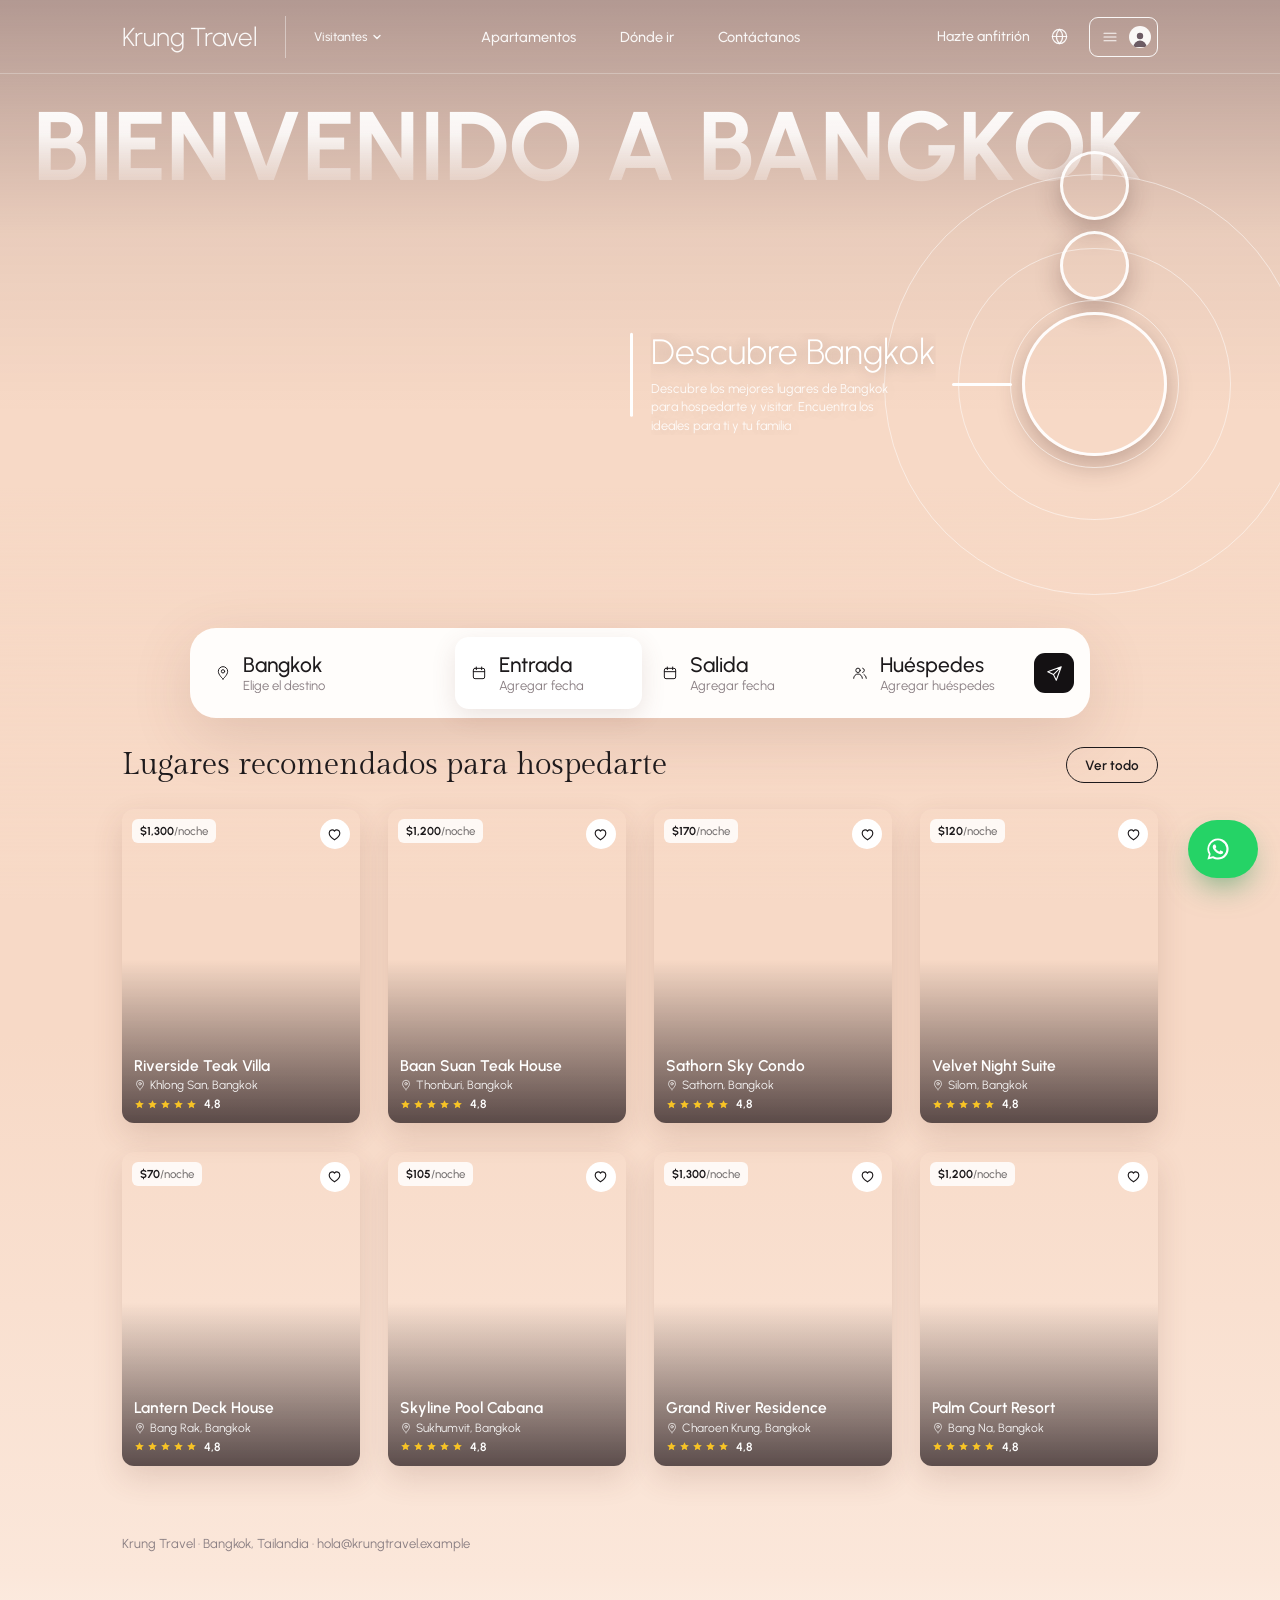
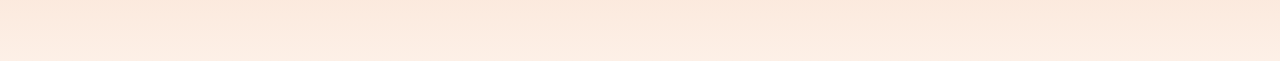
==== commit 5eda22f7: "Translate Krung Travel to Spanish and add WhatsApp booking Floating WhatsApp button plus a booking-c" ====
--- a/krung-travel/index.html
+++ b/krung-travel/index.html
@@ -1,10 +1,10 @@
 <!doctype html>
-<html lang="en">
+<html lang="es">
 <head>
 <meta charset="utf-8">
 <meta name="viewport" content="width=device-width,initial-scale=1">
 <title>Krung Travel</title>
-<meta name="description" content="Discover Bangkok's best places to stay and visit. Find suitable ones for you and your family.">
+<meta name="description" content="Descubre los mejores lugares de Bangkok para hospedarte y visitar. Reserva directo o por WhatsApp.">
 <link rel="preconnect" href="https://fonts.googleapis.com">
 <link rel="preconnect" href="https://fonts.gstatic.com" crossorigin>
 <link href="https://fonts.googleapis.com/css2?family=Gilda+Display&family=Urbanist:wght@300;400;500;600;700;800&display=swap" rel="stylesheet">
@@ -67,7 +67,7 @@
 .slide.incoming{visibility:visible;z-index:2}
 .ph{position:absolute;inset:-3%;background-size:cover;background-repeat:no-repeat;transform:scale(1.04);will-change:transform}
 .tint{position:absolute;inset:0;background:linear-gradient(180deg,rgba(84,64,74,.42) 0%,rgba(84,64,74,.08) 26%,transparent 46%)}
-.title{position:absolute;left:2.6vw;top:calc(74px + 3.2vh);font-weight:700;text-transform:uppercase;line-height:.9;white-space:nowrap;font-size:8.25vw;letter-spacing:-.005em}
+.title{position:absolute;left:2.6vw;top:calc(74px + 3.2vh);font-weight:700;text-transform:uppercase;line-height:.9;white-space:nowrap;font-size:7.6vw;letter-spacing:-.005em}
 .title .w{display:inline-block;overflow:hidden;vertical-align:top;padding-bottom:.04em}
 .title .w>span{display:inline-block;background:linear-gradient(180deg,rgba(255,255,255,.97) 0%,rgba(255,255,255,.86) 36%,rgba(255,255,255,.16) 100%);
   -webkit-background-clip:text;background-clip:text;color:transparent;transition:transform 1.15s var(--out);transition-delay:var(--d,0s)}
@@ -82,7 +82,7 @@
 .ctop{position:absolute;left:-4%;right:-4%;top:-30%;height:80%;z-index:6;opacity:0;pointer-events:none;mix-blend-mode:screen;
   -webkit-mask-image:linear-gradient(to top,transparent 0%,#000 62%);mask-image:linear-gradient(to top,transparent 0%,#000 62%)}
 .ctop i{position:absolute;inset:0;background-size:cover;background-position:center bottom;transform:scaleY(-1)}
-.cbank{position:absolute;left:-4%;right:-4%;bottom:-6%;height:78%;z-index:7;pointer-events:none;transform-origin:50% 100%;will-change:transform}
+.cbank{position:absolute;left:-4%;right:-4%;bottom:-6%;height:78%;z-index:7;pointer-events:none;transform-origin:50% 100%;will-change:transform;mix-blend-mode:screen}
 .cbank i{position:absolute;inset:0;background-size:cover;background-position:center bottom;mix-blend-mode:screen;
   -webkit-mask-image:linear-gradient(to bottom,transparent 0%,#000 38%);mask-image:linear-gradient(to bottom,transparent 0%,#000 38%)}
 .cbank .c1{animation:drift1 26s ease-in-out infinite alternate}
@@ -220,6 +220,14 @@
 .booknow{margin-top:16px;width:100%;height:50px;border-radius:99px;background:var(--orange);color:#fff;font-weight:700;font-size:15.5px;transition:background-color .35s,transform .3s var(--out)}
 .booknow:hover{transform:translateY(-2px)}
 .booknow.done{background:#2fae62}
+.bookwa{margin-top:10px;width:100%;height:48px;border-radius:99px;border:1.5px solid #25d366;color:#128c4a;font-weight:700;font-size:15px;display:flex;align-items:center;justify-content:center;gap:9px;transition:background-color .3s,color .3s}
+.bookwa svg{width:20px;height:20px}
+.bookwa:hover{background:#25d366;color:#fff}
+.wa-float{position:fixed;right:calc(22px + env(safe-area-inset-right,0px));bottom:calc(22px + env(safe-area-inset-bottom,0px));z-index:46;height:58px;min-width:58px;padding:0 17px;border-radius:99px;background:#25d366;color:#fff;display:flex;align-items:center;gap:10px;font-weight:700;font-size:14.5px;box-shadow:0 14px 32px -10px rgba(18,140,74,.65);transition:transform .35s var(--out)}
+.wa-float svg{width:26px;height:26px;flex:none}
+.wa-float:hover{transform:translateY(-3px) scale(1.03)}
+.wa-float span{max-width:0;overflow:hidden;white-space:nowrap;transition:max-width .5s var(--out)}
+.wa-float:hover span,.wa-float:focus-visible span{max-width:240px}
 .rating{margin-top:24px;padding:16px 0;border-top:1px solid #ece6e8;border-bottom:1px solid #ece6e8;display:flex;align-items:center;justify-content:space-between;gap:14px;flex-wrap:wrap}
 .r-score{display:flex;align-items:center;gap:8px;font-size:14px}
 .r-score b{font-size:20px;font-weight:700}
@@ -259,6 +267,8 @@
   .pop{padding:16px}
   .dow,.days{grid-template-columns:repeat(7,1fr)}
   .stays{margin-top:-8vh}
+  .wa-float{height:52px;min-width:52px;padding:0 13px;right:16px;bottom:16px}
+  .wa-float span{display:none}
   .stays-h h2{font-size:24px}
   .amen{grid-template-columns:repeat(2,1fr)}
 }
@@ -282,24 +292,27 @@
   <symbol id="pier" viewBox="0 0 24 24"><path d="M3 9h18M5 9v11M12 9v11M19 9v11M2 16c1.7 0 1.7 1 3.3 1s1.7-1 3.4-1 1.6 1 3.3 1 1.7-1 3.3-1 1.7 1 3.4 1 1.6-1 3.3-1M12 3v6"/></symbol>
   <symbol id="medal" viewBox="0 0 24 24"><circle cx="12" cy="14.5" r="5.5"/><path d="m8 9.5-3-6.5h5l2 4 2-4h5l-3 6.5M12 12v5"/></symbol>
   <symbol id="film" viewBox="0 0 24 24"><rect x="3" y="4" width="18" height="16" rx="2"/><path d="M7 4v16M17 4v16M3 9h4M3 15h4M17 9h4M17 15h4"/></symbol>
+  <symbol id="wa" viewBox="0 0 32 32"><path fill="currentColor" stroke="none" d="M16 3a13 13 0 0 0-11.2 19.6L3 29l6.6-1.7A13 13 0 1 0 16 3Zm0 23.6c-2 0-4-.6-5.7-1.6l-.4-.2-3.9 1 1-3.8-.3-.4A10.6 10.6 0 1 1 16 26.6Zm5.8-7.9c-.3-.2-1.9-.9-2.2-1s-.5-.2-.7.2l-1 1.2c-.2.2-.4.2-.7.1a8.7 8.7 0 0 1-4.3-3.8c-.3-.6.3-.5.9-1.6.1-.2 0-.4 0-.5l-1-2.4c-.3-.6-.5-.5-.7-.5h-.6a1.2 1.2 0 0 0-.9.4 3.6 3.6 0 0 0-1.1 2.7 6.3 6.3 0 0 0 1.3 3.3c.2.2 2.2 3.4 5.3 4.7 2 .8 2.8.9 3.8.8.6-.1 1.9-.8 2.2-1.5s.3-1.4.2-1.5-.3-.2-.5-.3Z"/></symbol>
   <symbol id="bell" viewBox="0 0 24 24"><path d="M3 18h18M4.5 18a7.5 7.5 0 0 1 15 0M12 8.5V6.5M10 6.5h4"/></symbol>
 </svg>
+
+<a class="wa-float" id="waFloat" href="#" target="_blank" rel="noopener" aria-label="Escríbenos por WhatsApp"><svg viewBox="0 0 32 32" aria-hidden="true"><use href="#wa"/></svg><span>¿Reservamos por WhatsApp?</span></a>
 
 <header class="nav" id="nav">
   <div class="nav-l">
     <a class="logo" href="#" id="logo">Krung Travel</a>
     <span class="div" aria-hidden="true"></span>
-    <button class="visitors" type="button" data-open="vis">Visitors <svg viewBox="0 0 10 10"><path d="m2 3.5 3 3 3-3" fill="none" stroke="currentColor" stroke-width="1.4" stroke-linecap="round"/></svg></button>
+    <button class="visitors" type="button" data-open="vis">Visitantes <svg viewBox="0 0 10 10"><path d="m2 3.5 3 3 3-3" fill="none" stroke="currentColor" stroke-width="1.4" stroke-linecap="round"/></svg></button>
   </div>
   <ul class="links">
-    <li><a href="#stays">Apartments</a></li>
-    <li><a href="#hero" data-slide="2">Where to go</a></li>
-    <li><a href="#footer-contact" id="contact-link">Contact Us</a></li>
+    <li><a href="#stays">Apartamentos</a></li>
+    <li><a href="#hero" data-slide="2">Dónde ir</a></li>
+    <li><a href="#footer-contact" id="contact-link">Contáctanos</a></li>
   </ul>
   <div class="nav-r">
-    <a class="host-link" href="#stays">Become a host</a>
+    <a class="host-link" href="#stays">Hazte anfitrión</a>
     <svg class="i globe" viewBox="0 0 24 24" aria-hidden="true"><circle cx="12" cy="12" r="9"/><path d="M3 12h18M12 3c2.6 2.5 3.9 5.5 3.9 9s-1.3 6.5-3.9 9c-2.6-2.5-3.9-5.5-3.9-9S9.4 5.5 12 3Z"/></svg>
-    <button class="pill" type="button" aria-label="Account menu">
+    <button class="pill" type="button" aria-label="Menú de cuenta">
       <svg class="i" viewBox="0 0 24 24"><path d="M4 7h16M4 12h16M4 17h16"/></svg>
       <span class="avatar"><svg viewBox="0 0 16 16"><circle cx="8" cy="5" r="3.2"/><path d="M1.5 16a6.5 6.5 0 0 1 13 0Z"/></svg></span>
     </button>
@@ -313,17 +326,17 @@
       <div class="slide live" data-i="0">
         <div class="ph" style="background-position:center 62%;background-image:url('https://images.higgs.ai/?default=1&output=webp&url=https%3A%2F%2Fd8j0ntlcm91z4.cloudfront.net%2Fuser_38xzZboKViGWJOttwIXH07lWA1P%2Fhf_20261115_005348_d02f5076-330a-4062-960b-b000a310d6e4.png&w=2400&q=85')"></div>
         <div class="tint"></div>
-        <h1 class="title"><span class="w"><span>Welcome</span></span> <span class="w"><span>to</span></span> <span class="w"><span>Bangkok</span></span></h1>
+        <h1 class="title"><span class="w"><span>Bienvenido</span></span> <span class="w"><span>a</span></span> <span class="w"><span>Bangkok</span></span></h1>
       </div>
       <div class="slide" data-i="1">
         <div class="ph" style="background-position:center 55%;background-image:url('https://images.higgs.ai/?default=1&output=webp&url=https%3A%2F%2Fd8j0ntlcm91z4.cloudfront.net%2Fuser_38xzZboKViGWJOttwIXH07lWA1P%2Fhf_20261115_005347_2a7781a6-ffd1-48f1-bb19-051b67063047.png&w=2400&q=85')"></div>
         <div class="tint"></div>
-        <h2 class="title"><span class="w"><span>Find</span></span> <span class="w"><span>place</span></span> <span class="w"><span>to</span></span> <span class="w"><span>stay</span></span></h2>
+        <h2 class="title"><span class="w"><span>Encuentra</span></span> <span class="w"><span>tu</span></span> <span class="w"><span>estadía</span></span></h2>
       </div>
       <div class="slide" data-i="2">
         <div class="ph" style="background-position:center 40%;background-image:url('https://images.higgs.ai/?default=1&output=webp&url=https%3A%2F%2Fd8j0ntlcm91z4.cloudfront.net%2Fuser_38xzZboKViGWJOttwIXH07lWA1P%2Fhf_20261115_005347_73725010-6ca6-46d8-a732-fc33275a02e0.png&w=2400&q=85')"></div>
         <div class="tint"></div>
-        <h2 class="title t3"><span class="w br"><span>Explore</span></span><span class="w br"><span>Bangkok</span></span></h2>
+        <h2 class="title t3"><span class="w br"><span>Explora</span></span><span class="w br"><span>Bangkok</span></span></h2>
       </div>
     </div>
     <div class="mist" id="mist" aria-hidden="true"></div>
@@ -333,45 +346,45 @@
 
     <div class="rail" id="rail">
       <span class="ring" id="r1"></span><span class="ring" id="r2"></span>
-      <button class="thumb" type="button" data-slide="2" aria-label="Explore Bangkok"><span class="img" style="background-image:url('https://images.higgs.ai/?default=1&output=webp&url=https%3A%2F%2Fd8j0ntlcm91z4.cloudfront.net%2Fuser_38xzZboKViGWJOttwIXH07lWA1P%2Fhf_20261115_005347_2697af01-b81b-4c9e-bb4f-7200cb1aa1e8.png&w=400&q=85')"></span></button>
-      <button class="thumb" type="button" data-slide="1" aria-label="Find place to stay"><span class="img" style="background-image:url('https://images.higgs.ai/?default=1&output=webp&url=https%3A%2F%2Fd8j0ntlcm91z4.cloudfront.net%2Fuser_38xzZboKViGWJOttwIXH07lWA1P%2Fhf_20261115_005347_e2768ec3-714b-47bc-b03e-4fc6794d5dd9.png&w=400&q=85')"></span></button>
-      <button class="thumb" type="button" data-slide="0" aria-label="Welcome to Bangkok"><span class="img" style="background-image:url('https://images.higgs.ai/?default=1&output=webp&url=https%3A%2F%2Fd8j0ntlcm91z4.cloudfront.net%2Fuser_38xzZboKViGWJOttwIXH07lWA1P%2Fhf_20261115_005347_c5667173-fd6e-4dcb-9547-6c4518e19388.png&w=400&q=85')"></span></button>
+      <button class="thumb" type="button" data-slide="2" aria-label="Explora Bangkok"><span class="img" style="background-image:url('https://images.higgs.ai/?default=1&output=webp&url=https%3A%2F%2Fd8j0ntlcm91z4.cloudfront.net%2Fuser_38xzZboKViGWJOttwIXH07lWA1P%2Fhf_20261115_005347_2697af01-b81b-4c9e-bb4f-7200cb1aa1e8.png&w=400&q=85')"></span></button>
+      <button class="thumb" type="button" data-slide="1" aria-label="Encuentra tu estadía"><span class="img" style="background-image:url('https://images.higgs.ai/?default=1&output=webp&url=https%3A%2F%2Fd8j0ntlcm91z4.cloudfront.net%2Fuser_38xzZboKViGWJOttwIXH07lWA1P%2Fhf_20261115_005347_e2768ec3-714b-47bc-b03e-4fc6794d5dd9.png&w=400&q=85')"></span></button>
+      <button class="thumb" type="button" data-slide="0" aria-label="Bienvenido a Bangkok"><span class="img" style="background-image:url('https://images.higgs.ai/?default=1&output=webp&url=https%3A%2F%2Fd8j0ntlcm91z4.cloudfront.net%2Fuser_38xzZboKViGWJOttwIXH07lWA1P%2Fhf_20261115_005347_c5667173-fd6e-4dcb-9547-6c4518e19388.png&w=400&q=85')"></span></button>
       <span class="conn" id="conn"></span>
       <div class="cap" id="cap"><span class="bar" id="cbar"></span><div class="txt"><h2 id="capH"></h2><p id="capP"></p></div></div>
     </div>
 
     </div>
     <form class="search" id="search" onsubmit="return false">
-      <button class="field" type="button" data-f="dest"><svg class="i"><use href="#pin"/></svg><span class="lb"><b>Bangkok</b><small>Choose the destination</small></span></button>
-      <button class="field on" type="button" data-f="in"><svg class="i"><use href="#cal"/></svg><span class="lb"><b>Check in</b><small id="inL">Add date</small></span></button>
-      <button class="field" type="button" data-f="out"><svg class="i"><use href="#cal"/></svg><span class="lb"><b>Check out</b><small id="outL">Add date</small></span></button>
-      <button class="field" type="button" data-f="vis"><svg class="i"><use href="#ppl"/></svg><span class="lb"><b>Visitors</b><small id="visL">Add guests</small></span></button>
-      <button class="send" type="button" id="send" aria-label="Search stays"><svg class="i"><use href="#plane"/></svg></button>
-
-      <div class="pop cal" id="calPop" role="dialog" aria-label="Choose dates">
-        <div class="cal-h"><button type="button" id="prevM" aria-label="Previous month">‹</button><span id="monthL"></span><button type="button" id="nextM" aria-label="Next month">›</button></div>
-        <div class="dow"><span>Mo</span><span>Tu</span><span>We</span><span>Th</span><span>Fr</span><span>Sa</span><span>Su</span></div>
+      <button class="field" type="button" data-f="dest"><svg class="i"><use href="#pin"/></svg><span class="lb"><b>Bangkok</b><small>Elige el destino</small></span></button>
+      <button class="field on" type="button" data-f="in"><svg class="i"><use href="#cal"/></svg><span class="lb"><b>Entrada</b><small id="inL">Agregar fecha</small></span></button>
+      <button class="field" type="button" data-f="out"><svg class="i"><use href="#cal"/></svg><span class="lb"><b>Salida</b><small id="outL">Agregar fecha</small></span></button>
+      <button class="field" type="button" data-f="vis"><svg class="i"><use href="#ppl"/></svg><span class="lb"><b>Huéspedes</b><small id="visL">Agregar huéspedes</small></span></button>
+      <button class="send" type="button" id="send" aria-label="Buscar alojamientos"><svg class="i"><use href="#plane"/></svg></button>
+
+      <div class="pop cal" id="calPop" role="dialog" aria-label="Elige las fechas">
+        <div class="cal-h"><button type="button" id="prevM" aria-label="Mes anterior">‹</button><span id="monthL"></span><button type="button" id="nextM" aria-label="Mes siguiente">›</button></div>
+        <div class="dow"><span>Lu</span><span>Ma</span><span>Mi</span><span>Ju</span><span>Vi</span><span>Sá</span><span>Do</span></div>
         <div class="days" id="days"></div>
       </div>
-      <div class="pop vis" id="visPop" role="dialog" aria-label="Guests">
-        <div class="row"><div><b>Adults</b><small>Ages 13 or above</small></div><div class="step"><button type="button" data-k="ad" data-d="-1" aria-label="Fewer adults">−</button><output id="adN">2</output><button type="button" data-k="ad" data-d="1" aria-label="More adults">+</button></div></div>
-        <div class="row"><div><b>Children</b><small>Ages 2–12</small></div><div class="step"><button type="button" data-k="ch" data-d="-1" aria-label="Fewer children">−</button><output id="chN">0</output><button type="button" data-k="ch" data-d="1" aria-label="More children">+</button></div></div>
+      <div class="pop vis" id="visPop" role="dialog" aria-label="Huéspedes">
+        <div class="row"><div><b>Adultos</b><small>13 años o más</small></div><div class="step"><button type="button" data-k="ad" data-d="-1" aria-label="Quitar un adulto">−</button><output id="adN">2</output><button type="button" data-k="ad" data-d="1" aria-label="Añadir un adulto">+</button></div></div>
+        <div class="row"><div><b>Niños</b><small>De 2 a 12 años</small></div><div class="step"><button type="button" data-k="ch" data-d="-1" aria-label="Quitar un niño">−</button><output id="chN">0</output><button type="button" data-k="ch" data-d="1" aria-label="Añadir un niño">+</button></div></div>
       </div>
     </form>
   </section>
 
   <section class="stays" id="stays">
-    <div class="stays-h"><h2 class="gilda">Recomended Places to Stay</h2><a class="see" href="#stays">See All</a></div>
+    <div class="stays-h"><h2 class="gilda">Lugares recomendados para hospedarte</h2><a class="see" href="#stays">Ver todo</a></div>
     <div class="grid" id="grid"></div>
-    <p id="footer-contact" style="margin-top:70px;font-size:13px;color:var(--light)">Krung Travel · Bangkok, Thailand · hello@krungtravel.example</p>
+    <p id="footer-contact" style="margin-top:70px;font-size:13px;color:var(--light)">Krung Travel · Bangkok, Tailandia · hola@krungtravel.example</p>
   </section>
 </main>
 
-<section class="detail" id="detail" aria-label="Property details" aria-hidden="true">
-  <nav class="crumbs rise" style="--d:.25s"><a href="#" id="home">Home</a><span>›</span><span>Type of places to stay</span><span>›</span><span>Villas</span><span>›</span><span class="last" id="dCrumb"></span></nav>
+<section class="detail" id="detail" aria-label="Detalle del alojamiento" aria-hidden="true">
+  <nav class="crumbs rise" style="--d:.25s"><a href="#" id="home">Inicio</a><span>›</span><span>Tipos de alojamiento</span><span>›</span><span>Villas</span><span>›</span><span class="last" id="dCrumb"></span></nav>
   <div class="cols">
     <div>
-      <div class="main hide" id="dMain"><div class="lay" id="dLo"></div><div class="lay" id="dHi"></div><button class="heart" type="button" aria-label="Save"><svg><use href="#heart"/></svg></button></div>
+      <div class="main hide" id="dMain"><div class="lay" id="dLo"></div><div class="lay" id="dHi"></div><button class="heart" type="button" aria-label="Guardar"><svg><use href="#heart"/></svg></button></div>
       <div class="minis rise" style="--d:.32s">
         <div style="background-image:url('https://images.higgs.ai/?default=1&output=webp&url=https%3A%2F%2Fd8j0ntlcm91z4.cloudfront.net%2Fuser_38xzZboKViGWJOttwIXH07lWA1P%2Fhf_20261115_005420_531ca3bc-da2a-48a8-9506-30b46f6725a5.png&w=500&q=85')"></div>
         <div style="background-image:url('https://images.higgs.ai/?default=1&output=webp&url=https%3A%2F%2Fd8j0ntlcm91z4.cloudfront.net%2Fuser_38xzZboKViGWJOttwIXH07lWA1P%2Fhf_20261115_005422_3d48e291-6d44-46fa-a18e-ab2f7c791839.png&w=500&q=85')"></div>
@@ -380,46 +393,51 @@
     </div>
     <div>
       <h1 class="gilda d-name rise" style="--d:.39s" id="dName"></h1>
-      <p class="host rise" style="--d:.46s">Hosted by <img src="https://images.higgs.ai/?default=1&output=webp&url=https%3A%2F%2Fd8j0ntlcm91z4.cloudfront.net%2Fuser_38xzZboKViGWJOttwIXH07lWA1P%2Fhf_20261115_005635_2bc44540-0fec-4b94-9f47-722c00c851dd.png&w=120&q=85" alt=""><b>Ploy Sirikul</b></p>
+      <p class="host rise" style="--d:.46s">Anfitriona <img src="https://images.higgs.ai/?default=1&output=webp&url=https%3A%2F%2Fd8j0ntlcm91z4.cloudfront.net%2Fuser_38xzZboKViGWJOttwIXH07lWA1P%2Fhf_20261115_005635_2bc44540-0fec-4b94-9f47-722c00c851dd.png&w=120&q=85" alt=""><b>Ploy Sirikul</b></p>
       <h2 class="gilda about rise" style="--d:.53s" id="dAbout"></h2>
-      <p class="d-p rise" style="--d:.6s">Set on the quiet Thonburi bank, this home puts the Grand Palace and Wat Arun a short walk and a river crossing away. Hop on the river ferries to Chinatown for a night of street food, then come back to a lantern-lit teak terrace where the river slides past in the dark.</p>
+      <p class="d-p rise" style="--d:.6s">En la tranquila orilla de Thonburi, esta casa deja el Gran Palacio y Wat Arun a un corto paseo y un cruce de río. Sube a los ferris del río hasta Chinatown para una noche de comida callejera y vuelve a una terraza de teca iluminada con faroles, mientras el río pasa en la oscuridad.</p>
       <div class="book rise" style="--d:.67s">
         <p class="pr" id="dPrice"></p>
-        <div class="dates"><div><small>Check In</small><b id="dIn"></b></div><div><small>Check Out</small><b id="dOut"></b></div></div>
-        <div class="guests"><div><small>Guests</small><b id="dG"></b></div><div class="step"><button type="button" data-k="dg" data-d="-1" aria-label="Fewer guests">−</button><output id="dGN"></output><button type="button" data-k="dg" data-d="1" aria-label="More guests">+</button></div></div>
-        <button class="booknow" type="button" id="bookNow">Book Now</button>
+        <div class="dates"><div><small>Entrada</small><b id="dIn"></b></div><div><small>Salida</small><b id="dOut"></b></div></div>
+        <div class="guests"><div><small>Huéspedes</small><b id="dG"></b></div><div class="step"><button type="button" data-k="dg" data-d="-1" aria-label="Quitar un huésped">−</button><output id="dGN"></output><button type="button" data-k="dg" data-d="1" aria-label="Añadir un huésped">+</button></div></div>
+        <button class="booknow" type="button" id="bookNow">Reservar ahora</button>
+        <a class="bookwa" id="bookWa" href="#" target="_blank" rel="noopener"><svg viewBox="0 0 32 32" aria-hidden="true"><use href="#wa"/></svg>Reservar por WhatsApp</a>
       </div>
       <div class="rating rise" style="--d:.74s">
-        <div class="r-score"><b>4.8</b><span>(128 reviews)</span><span class="rs"><svg><use href="#star"/></svg><svg><use href="#star"/></svg><svg><use href="#star"/></svg><svg><use href="#star"/></svg><svg><use href="#star"/></svg></span></div>
+        <div class="r-score"><b>4.8</b><span>(128 reseñas)</span><span class="rs"><svg><use href="#star"/></svg><svg><use href="#star"/></svg><svg><use href="#star"/></svg><svg><use href="#star"/></svg><svg><use href="#star"/></svg></span></div>
         <div class="faces">
           <img src="https://images.higgs.ai/?default=1&output=webp&url=https%3A%2F%2Fd8j0ntlcm91z4.cloudfront.net%2Fuser_38xzZboKViGWJOttwIXH07lWA1P%2Fhf_20261115_005635_2bc44540-0fec-4b94-9f47-722c00c851dd.png&w=120&q=85" alt="">
           <img src="https://images.higgs.ai/?default=1&output=webp&url=https%3A%2F%2Fd8j0ntlcm91z4.cloudfront.net%2Fuser_38xzZboKViGWJOttwIXH07lWA1P%2Fhf_20261115_005635_fee8e948-a5dc-4e86-9ecc-dc8dbce6b660.png&w=120&q=85" alt="">
           <img src="https://images.higgs.ai/?default=1&output=webp&url=https%3A%2F%2Fd8j0ntlcm91z4.cloudfront.net%2Fuser_38xzZboKViGWJOttwIXH07lWA1P%2Fhf_20261115_005635_ce259660-2765-42ee-a5b0-3afee70b11aa.png&w=120&q=85" alt="">
         </div>
-        <button class="rate" type="button" id="rate">Rate Now</button>
+        <button class="rate" type="button" id="rate">Calificar</button>
       </div>
-      <h2 class="gilda amen-h rise" style="--d:.81s">Amenities</h2>
+      <h2 class="gilda amen-h rise" style="--d:.81s">Comodidades</h2>
       <ul class="amen rise" style="--d:.86s">
         <li><svg class="i"><use href="#wifi"/></svg>Wi-Fi</li>
-        <li><svg class="i"><use href="#bar"/></svg>Personal Bar</li>
-        <li><svg class="i"><use href="#pier"/></svg>Private Pier</li>
-        <li><svg class="i"><use href="#medal"/></svg>Superhost</li>
-        <li><svg class="i"><use href="#film"/></svg>Own Cinema</li>
-        <li><svg class="i"><use href="#bell"/></svg>Room Service</li>
+        <li><svg class="i"><use href="#bar"/></svg>Bar privado</li>
+        <li><svg class="i"><use href="#pier"/></svg>Muelle privado</li>
+        <li><svg class="i"><use href="#medal"/></svg>Superanfitrión</li>
+        <li><svg class="i"><use href="#film"/></svg>Cine propio</li>
+        <li><svg class="i"><use href="#bell"/></svg>Servicio a la habitación</li>
       </ul>
     </div>
   </div>
-  <div class="similar rise" style="--d:.9s"><h2 class="gilda">Similar Places to Stay</h2><div class="grid" id="simGrid"></div></div>
+  <div class="similar rise" style="--d:.9s"><h2 class="gilda">Lugares similares</h2><div class="grid" id="simGrid"></div></div>
 </section>
 
 <script>
 (() => {
 const $ = id => document.getElementById(id), $$ = (s, el = document) => [...el.querySelectorAll(s)];
 const IMG = (id, w) => `https://images.higgs.ai/?default=1&output=webp&url=https%3A%2F%2Fd8j0ntlcm91z4.cloudfront.net%2Fuser_38xzZboKViGWJOttwIXH07lWA1P%2Fhf_${id}.png&w=${w}&q=85`;
+/* WhatsApp: número de EJEMPLO. Cámbialo por el real (solo dígitos, con código de país). */
+const WHATSAPP = '51999000000';
+const waLink = text => `https://wa.me/${WHATSAPP}?text=${encodeURIComponent(text)}`;
 const CLOUD = IMG('20261115_005635_6590354a-216c-40a2-9f84-93abe97dc7b1', 2400);
 const clamp = (x, a, b) => Math.min(b, Math.max(a, x));
 const eio = t => t < .5 ? 4 * t * t * t : 1 - Math.pow(-2 * t + 2, 3) / 2;
 const calm = matchMedia('(prefers-reduced-motion:reduce)').matches;
+$('waFloat').href = waLink('Hola Krung Travel, quiero información para hospedarme en Bangkok.');
 if (/[?&]rec\b/.test(location.search)) document.documentElement.classList.add('rec');
 $$('.cloud').forEach(c => c.style.backgroundImage = `url('${CLOUD}')`);
 
@@ -452,10 +470,10 @@
   const [name, area, price, id] = STAYS[i];
   const a = document.createElement('article');
   a.className = 'card'; a.dataset.i = i; a.tabIndex = 0; a.style.setProperty('--d', col * .09 + 's');
-  a.setAttribute('aria-label', `${name}, ${area}, ${price} per night`);
+  a.setAttribute('aria-label', `${name}, ${area}, ${price} por noche`);
   a.innerHTML = `<div class="img" style="background-image:url('${IMG(id, 700)}')"></div>
-    <span class="price">${price}<span>/night</span></span>
-    <button class="heart" type="button" aria-label="Save ${name}" aria-pressed="false"><svg><use href="#heart"/></svg></button>
+    <span class="price">${price}<span>/noche</span></span>
+    <button class="heart" type="button" aria-label="Guardar ${name}" aria-pressed="false"><svg><use href="#heart"/></svg></button>
     <div class="meta"><h3>${name}</h3><p class="area"><svg class="i"><use href="#pin"/></svg>${area}</p><p class="stars">${STAR.repeat(5)}<b>4,8</b></p></div>`;
   return a;
 }
@@ -481,9 +499,9 @@
 /* ---------- Hero slides ---------- */
 const hero = $('hero'), slides = $$('.slide'), phs = slides.map(s => s.querySelector('.ph'));
 const CAPS = [
-  ['Discover Bangkok', "Discover Bangkok's best places to stay and visit. Find suitable ones for you and your family"],
-  ['Places to stay', 'Riverside teak houses, sky-high suites and quiet garden villas picked for you'],
-  ['Places to go', "Explore through the eyes of Bangkok's best Thai adventures"]
+  ['Descubre Bangkok', 'Descubre los mejores lugares de Bangkok para hospedarte y visitar. Encuentra los ideales para ti y tu familia'],
+  ['Dónde hospedarte', 'Casas de teca junto al río, suites en las alturas y villas con jardín elegidas para ti'],
+  ['Lugares para visitar', 'Explora Bangkok a través de sus mejores aventuras tailandesas']
 ];
 const thumbs = $$('.thumb'), conn = $('conn'), cap = $('cap'), r1 = $('r1'), r2 = $('r2');
 let cur_ = 0, wipe = null, liveSince = performance.now(), timer = 0, capT = 0;
@@ -583,7 +601,7 @@
 schedule();
 
 /* ---------- Search: calendar & guests ---------- */
-const MONTH = d => d.toLocaleDateString('en-US', { month: 'short', day: 'numeric' });
+const MONTH = d => d.toLocaleDateString('es-PE', { day: 'numeric', month: 'short' });
 const today = new Date(); today.setHours(0, 0, 0, 0);
 let ci = null, co = null, view = new Date(today.getFullYear(), today.getMonth(), 1);
 const guests = { ad: 2, ch: 0 }; let guestsTouched = false;
@@ -593,7 +611,7 @@
   calPop.classList.toggle('open', which === 'cal'); visPop.classList.toggle('open', which === 'vis');
 }
 function renderCal() {
-  $('monthL').textContent = view.toLocaleDateString('en-US', { month: 'long', year: 'numeric' });
+  const ml = view.toLocaleDateString('es-PE', { month: 'long', year: 'numeric' }); $('monthL').textContent = ml[0].toUpperCase() + ml.slice(1);
   $('prevM').disabled = view <= new Date(today.getFullYear(), today.getMonth(), 1);
   const first = (view.getDay() + 6) % 7, n = new Date(view.getFullYear(), view.getMonth() + 1, 0).getDate();
   const out = [];
@@ -614,8 +632,8 @@
 function pickDay(d) {
   if (!ci || co || d <= ci) { ci = d; co = null; raise('out'); }
   else { co = d; raise('vis'); openPop('vis'); }
-  $('inL').textContent = ci ? MONTH(ci) : 'Add date';
-  $('outL').textContent = co ? MONTH(co) : 'Add date';
+  $('inL').textContent = ci ? MONTH(ci) : 'Agregar fecha';
+  $('outL').textContent = co ? MONTH(co) : 'Agregar fecha';
   renderCal();
 }
 $('prevM').addEventListener('click', e => { e.stopPropagation(); view.setMonth(view.getMonth() - 1); renderCal(); });
@@ -629,7 +647,7 @@
 $$('[data-open="vis"]').forEach(b => b.addEventListener('click', e => { e.stopPropagation(); scrollTo({ top: 0, behavior: 'smooth' }); raise('vis'); openPop('vis'); }));
 function guestLabel() {
   const n = guests.ad + guests.ch;
-  $('visL').textContent = guestsTouched ? `${n} guest${n > 1 ? 's' : ''}` : 'Add guests';
+  $('visL').textContent = guestsTouched ? `${n} huésped${n > 1 ? 'es' : ''}` : 'Agregar huéspedes';
   $('adN').textContent = guests.ad; $('chN').textContent = guests.ch;
   $$('#visPop [data-d="-1"]').forEach(b => b.disabled = guests[b.dataset.k] <= (b.dataset.k === 'ad' ? 1 : 0));
 }
@@ -644,17 +662,21 @@
 renderCal(); guestLabel();
 
 /* ---------- Detail page with shared-element flight ---------- */
-const detail = $('detail'); let detailOpen = false, dGuests = 2;
-const LONG = d => d.toLocaleDateString('en-US', { month: 'short', day: 'numeric', year: 'numeric' });
+const detail = $('detail'); let detailOpen = false, dGuests = 2, current = 0;
+function waBook() {
+  const [name, area, price] = STAYS[current];
+  $('bookWa').href = waLink(`Hola Krung Travel, quiero reservar ${name} (${area}).\n• Entrada: ${$('dIn').textContent}\n• Salida: ${$('dOut').textContent}\n• Huéspedes: ${dGuests}\n• Tarifa: ${price} por noche\n¿Tienen disponibilidad?`);
+}
+const LONG = d => d.toLocaleDateString('es-PE', { day: 'numeric', month: 'short', year: 'numeric' });
 function openDetail(i, fromCard) {
   const [name, area, price, id] = STAYS[i];
   const rect = fromCard.getBoundingClientRect();
-  $('dName').textContent = name; $('dCrumb').textContent = `${name}, ${area}`; $('dAbout').textContent = `About ${name}`;
-  $('dPrice').innerHTML = `${price}<span>/night</span>`;
+  $('dName').textContent = name; $('dCrumb').textContent = `${name}, ${area}`; $('dAbout').textContent = `Sobre ${name}`; current = i;
+  $('dPrice').innerHTML = `${price}<span>/noche</span>`;
   $('dIn').textContent = LONG(ci || new Date(2026, 11, 22));
   $('dOut').textContent = LONG(co || new Date(2026, 11, 27));
   dGuests = guests.ad + guests.ch; updG();
-  $('bookNow').classList.remove('done'); $('bookNow').textContent = 'Book Now';
+  $('bookNow').classList.remove('done'); $('bookNow').textContent = 'Reservar ahora';
   const main = $('dMain'); main.classList.add('hide');
   $('dLo').style.backgroundImage = `url('${IMG(id, 700)}')`; $('dHi').style.backgroundImage = `url('${IMG(id, 1400)}')`;
   fill($('simGrid'), [1, 2, 4, 5, 6, 7, 0, 3].filter(x => x !== i).slice(0, 4));
@@ -678,10 +700,10 @@
   detail.classList.remove('open', 'shown'); detail.setAttribute('aria-hidden', 'true');
   document.body.classList.remove('lock'); detailOpen = false;
 }
-function updG() { $('dG').textContent = `${dGuests} guest${dGuests > 1 ? 's' : ''}`; $('dGN').textContent = dGuests; $$('#detail [data-k="dg"][data-d="-1"]')[0].disabled = dGuests <= 1; }
+function updG() { $('dG').textContent = `${dGuests} huésped${dGuests > 1 ? 'es' : ''}`; waBook(); $('dGN').textContent = dGuests; $$('#detail [data-k="dg"][data-d="-1"]')[0].disabled = dGuests <= 1; }
 $$('#detail [data-k="dg"]').forEach(b => b.addEventListener('click', () => { dGuests = clamp(dGuests + +b.dataset.d, 1, 10); updG(); }));
-$('bookNow').addEventListener('click', e => { e.currentTarget.classList.add('done'); e.currentTarget.textContent = 'Booked ✓'; });
-$('rate').addEventListener('click', e => { const on = e.currentTarget.classList.toggle('on'); e.currentTarget.textContent = on ? 'Thanks!' : 'Rate Now'; });
+$('bookNow').addEventListener('click', e => { e.currentTarget.classList.add('done'); e.currentTarget.textContent = 'Reservado ✓'; });
+$('rate').addEventListener('click', e => { const on = e.currentTarget.classList.toggle('on'); e.currentTarget.textContent = on ? '¡Gracias!' : 'Calificar'; });
 $('home').addEventListener('click', e => { e.preventDefault(); closeDetail(); });
 $('logo').addEventListener('click', e => { e.preventDefault(); if (detailOpen) closeDetail(); else scrollTo({ top: 0, behavior: 'smooth' }); });
 $('contact-link').addEventListener('click', e => { e.preventDefault(); closeDetail(); $('footer-contact').scrollIntoView({ behavior: 'smooth', block: 'center' }); });
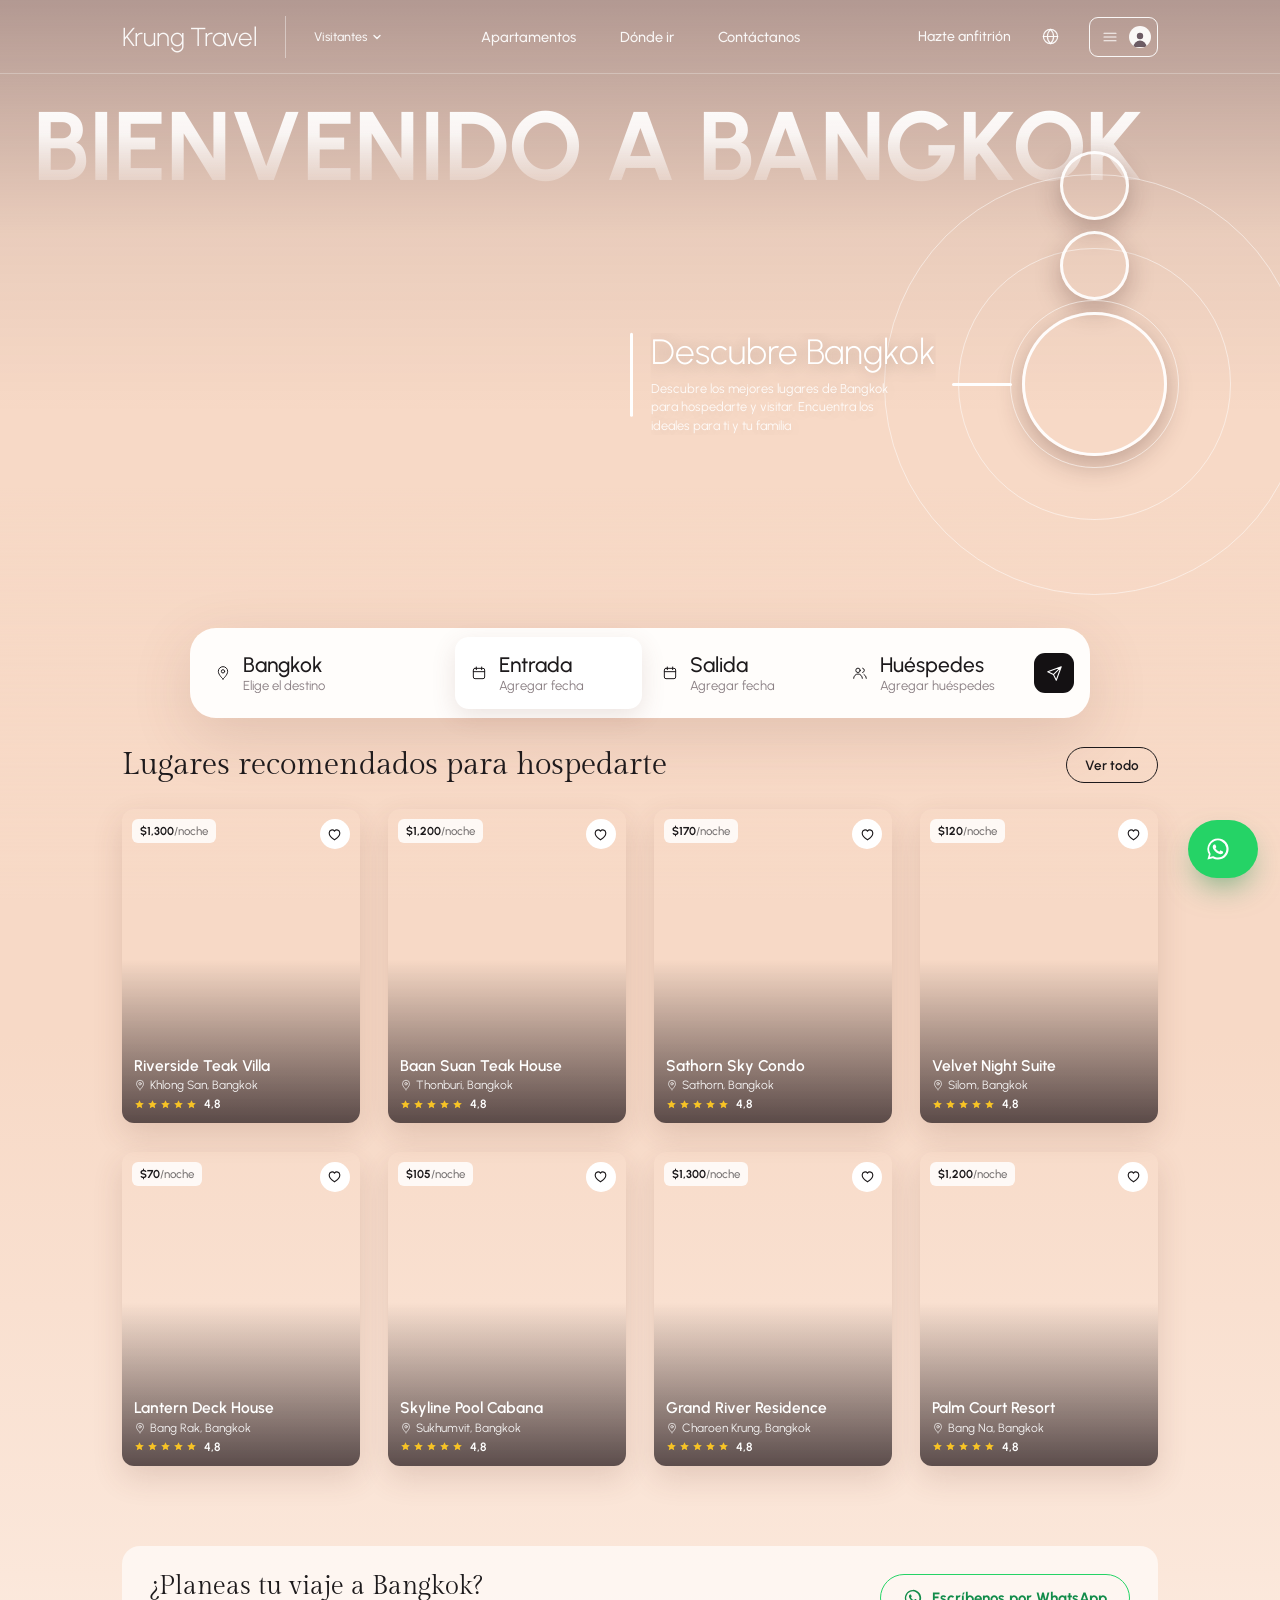
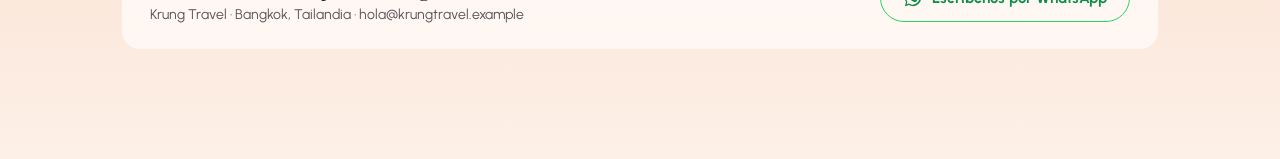
==== commit b3fe7dd1: "Make every Krung Travel button work Account menu with favourites and bookings, currency switcher on " ====
--- a/krung-travel/index.html
+++ b/krung-travel/index.html
@@ -24,6 +24,7 @@
 img{display:block;max-width:100%}
 svg.i{width:16px;height:16px;fill:none;stroke:currentColor;stroke-width:1.5;stroke-linecap:round;stroke-linejoin:round;flex:none}
 body.lock{overflow:hidden}
+[hidden]{display:none!important}
 
 /* ---------- Cursor ---------- */
 @media (pointer:fine){*,*::before,*::after{cursor:none!important}}
@@ -200,8 +201,8 @@
 .main.hide{visibility:hidden}
 .main .heart{right:14px;top:14px;width:36px;height:36px}
 .minis{display:grid;grid-template-columns:repeat(3,1fr);gap:16px;margin-top:16px}
-.minis div{position:relative;aspect-ratio:1;border-radius:10px;background-size:cover;background-position:center;transition:transform .45s var(--out),box-shadow .45s}
-.minis div:hover{transform:translateY(-5px);box-shadow:0 14px 28px rgba(110,60,50,.22)}
+.minis>*{display:block;width:100%;padding:0;border:0;position:relative;aspect-ratio:1;border-radius:10px;background-size:cover;background-position:center;transition:transform .45s var(--out),box-shadow .45s}
+.minis>*:hover{transform:translateY(-5px);box-shadow:0 14px 28px rgba(110,60,50,.22)}
 .minis .more::after{content:"+9";position:absolute;inset:0;border-radius:inherit;background:rgba(20,14,16,.55);color:#fff;display:grid;place-items:center;font-size:24px;font-weight:600}
 .d-name{font-size:clamp(30px,2.65vw,38px);line-height:1.12}
 .host{display:flex;align-items:center;gap:8px;margin-top:10px;font-size:13.5px;color:var(--muted)}
@@ -220,6 +221,58 @@
 .booknow{margin-top:16px;width:100%;height:50px;border-radius:99px;background:var(--orange);color:#fff;font-weight:700;font-size:15.5px;transition:background-color .35s,transform .3s var(--out)}
 .booknow:hover{transform:translateY(-2px)}
 .booknow.done{background:#2fae62}
+.icon-btn{width:38px;height:38px;border-radius:50%;display:grid;place-items:center;color:inherit;transition:background-color .25s}
+.icon-btn:hover,.icon-btn[aria-expanded="true"]{background:rgba(255,255,255,.18)}
+.nav.solid .icon-btn:hover,.nav.solid .icon-btn[aria-expanded="true"]{background:rgba(29,26,28,.07)}
+.pill{transition:background-color .25s}.pill[aria-expanded="true"]{background:rgba(255,255,255,.18)}.nav.solid .pill[aria-expanded="true"]{background:rgba(29,26,28,.06)}
+.menu{position:fixed;top:70px;right:var(--pad);z-index:55;width:270px;background:#fff;color:var(--ink);border-radius:16px;padding:8px;box-shadow:0 30px 80px rgba(90,50,45,.24),0 4px 14px rgba(90,50,45,.08);
+  opacity:0;visibility:hidden;transform:translateY(-8px);transition:opacity .3s var(--out),transform .4s var(--out),visibility .3s}
+.menu.open{opacity:1;visibility:visible;transform:none}
+#langMenu{right:calc(var(--pad) + 70px)}
+.menu-h{font-size:11px;font-weight:700;letter-spacing:.1em;text-transform:uppercase;color:var(--light);padding:10px 12px 6px}
+.mi{display:flex;align-items:center;justify-content:space-between;gap:10px;width:100%;padding:11px 12px;border-radius:10px;font-size:14.5px;font-weight:500;text-align:left;transition:background-color .2s}
+button.mi:hover,a.mi:hover{background:#f8eee8}
+.mi.on{font-weight:700}.mi .ck{color:var(--orange);font-weight:700}
+.mi .count{min-width:24px;height:22px;padding:0 7px;border-radius:99px;background:#f6e3d8;font-size:12px;font-weight:700;display:grid;place-items:center}
+.mi.wa{color:#128c4a}
+.menu hr{border:0;border-top:1px solid #f0e4dd;margin:6px 4px}
+.mob-only{display:none!important}
+.dest{left:9px;width:300px}
+.dest-list{display:grid;gap:2px;max-height:320px;overflow:auto}
+.filter-note{margin:-14px 0 22px;font-size:13.5px;color:var(--muted);display:flex;flex-wrap:wrap;gap:6px 12px;align-items:center}
+.filter-note b{color:var(--ink)}
+.filter-note button{font-weight:700;text-decoration:underline;text-underline-offset:3px}
+.empty{grid-column:1/-1;padding:44px 20px;text-align:center;color:var(--muted);border:1.5px dashed #e3c2ae;border-radius:14px;font-size:15px}
+.contact{margin-top:80px;padding:26px 28px;border-radius:18px;background:rgba(255,255,255,.62);display:flex;flex-wrap:wrap;gap:16px 28px;align-items:center;justify-content:space-between}
+.contact h3{font-size:26px;line-height:1.1}
+.contact p{margin-top:6px;font-size:14px;color:var(--muted)}
+.contact .bookwa{width:auto;margin:0;padding:0 22px}
+.rate-pick{display:flex;gap:2px}
+.rate-pick button{width:30px;height:30px;display:grid;place-items:center;color:#e3d4d8;transition:color .15s,transform .2s var(--out)}
+.rate-pick button svg{width:20px;height:20px;fill:currentColor}
+.rate-pick:hover button{color:var(--heart)}
+.rate-pick button:hover~button{color:#e3d4d8}
+.rate-pick button:hover{transform:scale(1.15)}
+.toast{position:fixed;left:50%;bottom:calc(24px + env(safe-area-inset-bottom,0px));z-index:60;transform:translate(-50%,20px);opacity:0;pointer-events:none;background:#1d1a1c;color:#fff;
+  padding:12px 18px;border-radius:12px;font-size:14px;font-weight:500;max-width:calc(100vw - 32px);text-align:center;transition:opacity .3s var(--out),transform .45s var(--out)}
+.toast.on{opacity:1;transform:translate(-50%,0)}
+.sheet{position:fixed;inset:0;z-index:58;background:rgba(29,20,24,.42);display:grid;place-items:center;padding:16px;opacity:0;visibility:hidden;transition:opacity .35s var(--out),visibility .35s}
+.sheet.open{opacity:1;visibility:visible}
+.sheet-card{background:#fff;border-radius:20px;width:min(540px,100%);max-height:82vh;overflow:auto;padding:24px;box-shadow:0 40px 90px rgba(40,20,25,.35);transform:translateY(14px);transition:transform .45s var(--out)}
+.sheet.open .sheet-card{transform:none}
+.sheet-h{display:flex;align-items:center;justify-content:space-between;margin-bottom:8px}
+.sheet-h h2{font-size:26px}
+.sheet-h .icon-btn:hover{background:#f6ece5}
+.bk{display:grid;grid-template-columns:72px 1fr;gap:14px;padding:16px 0;border-top:1px solid #f0e4dd}
+.bk-img{width:72px;height:72px;border-radius:10px;background-size:cover;background-position:center}
+.bk h3{font-size:16px;font-weight:700}
+.bk p{font-size:13.5px;color:var(--muted);margin-top:2px}
+.bk-act{display:flex;flex-wrap:wrap;gap:8px;margin-top:10px}
+.bk-act a,.bk-act button{height:34px;padding:0 14px;border-radius:99px;font-size:13px;font-weight:700;display:inline-flex;align-items:center;gap:6px}
+.bk-act a{background:#25d366;color:#fff}
+.bk-act a svg{width:16px;height:16px}
+.bk-act button{border:1.3px solid #e0d2d6;color:var(--muted)}
+.bk-act button:hover{border-color:var(--ink);color:var(--ink)}
 .bookwa{margin-top:10px;width:100%;height:48px;border-radius:99px;border:1.5px solid #25d366;color:#128c4a;font-weight:700;font-size:15px;display:flex;align-items:center;justify-content:center;gap:9px;transition:background-color .3s,color .3s}
 .bookwa svg{width:20px;height:20px}
 .bookwa:hover{background:#25d366;color:#fff}
@@ -249,6 +302,9 @@
 /* ---------- Responsive ---------- */
 @media (max-width:1000px){
   .links,.host-link{display:none}
+  .mob-only{display:flex!important}
+  hr.mob-only{display:block!important}
+  #langMenu{right:calc(var(--pad) + 60px)}
   .grid{grid-template-columns:repeat(2,1fr)}
   .cols{grid-template-columns:1fr}
 }
@@ -267,6 +323,10 @@
   .pop{padding:16px}
   .dow,.days{grid-template-columns:repeat(7,1fr)}
   .stays{margin-top:-8vh}
+  .menu,#langMenu{right:16px;left:16px;width:auto}
+  .dest{left:50%!important;width:min(300px,calc(100vw - 40px));margin-left:calc(min(300px,calc(100vw - 40px))/-2)}
+  .contact{padding:22px}
+  .contact .bookwa{width:100%}
   .wa-float{height:52px;min-width:52px;padding:0 13px;right:16px;bottom:16px}
   .wa-float span{display:none}
   .stays-h h2{font-size:24px}
@@ -310,14 +370,33 @@
     <li><a href="#footer-contact" id="contact-link">Contáctanos</a></li>
   </ul>
   <div class="nav-r">
-    <a class="host-link" href="#stays">Hazte anfitrión</a>
-    <svg class="i globe" viewBox="0 0 24 24" aria-hidden="true"><circle cx="12" cy="12" r="9"/><path d="M3 12h18M12 3c2.6 2.5 3.9 5.5 3.9 9s-1.3 6.5-3.9 9c-2.6-2.5-3.9-5.5-3.9-9S9.4 5.5 12 3Z"/></svg>
-    <button class="pill" type="button" aria-label="Menú de cuenta">
+    <a class="host-link" id="hostLink" href="#" target="_blank" rel="noopener">Hazte anfitrión</a>
+    <button class="icon-btn" type="button" id="langBtn" aria-label="Idioma y moneda" aria-expanded="false" aria-controls="langMenu"><svg class="i globe" viewBox="0 0 24 24" aria-hidden="true"><circle cx="12" cy="12" r="9"/><path d="M3 12h18M12 3c2.6 2.5 3.9 5.5 3.9 9s-1.3 6.5-3.9 9c-2.6-2.5-3.9-5.5-3.9-9S9.4 5.5 12 3Z"/></svg></button>
+    <button class="pill" type="button" id="acctBtn" aria-label="Menú de cuenta" aria-expanded="false" aria-controls="acctMenu">
       <svg class="i" viewBox="0 0 24 24"><path d="M4 7h16M4 12h16M4 17h16"/></svg>
       <span class="avatar"><svg viewBox="0 0 16 16"><circle cx="8" cy="5" r="3.2"/><path d="M1.5 16a6.5 6.5 0 0 1 13 0Z"/></svg></span>
     </button>
   </div>
 </header>
+
+<div class="menu" id="langMenu" aria-label="Idioma y moneda">
+  <p class="menu-h">Idioma</p>
+  <div class="mi on">Español <span class="ck">✓</span></div>
+  <hr>
+  <p class="menu-h">Moneda</p>
+  <div id="curList"></div>
+</div>
+<div class="menu" id="acctMenu" aria-label="Menú de cuenta">
+  <button class="mi mob-only" type="button" data-act="stays">Apartamentos</button>
+  <button class="mi mob-only" type="button" data-act="go">Dónde ir</button>
+  <button class="mi mob-only" type="button" data-act="contact">Contáctanos</button>
+  <hr class="mob-only">
+  <button class="mi" type="button" data-act="favs">Mis favoritos <span class="count" id="favCount">0</span></button>
+  <button class="mi" type="button" data-act="bookings">Mis reservas <span class="count" id="bkCount">0</span></button>
+  <hr>
+  <a class="mi" id="hostWa" href="#" target="_blank" rel="noopener">Hazte anfitrión</a>
+  <a class="mi wa" id="helpWa" href="#" target="_blank" rel="noopener">Ayuda por WhatsApp</a>
+</div>
 
 <main id="landing">
   <section class="hero intro" id="hero">
@@ -355,12 +434,13 @@
 
     </div>
     <form class="search" id="search" onsubmit="return false">
-      <button class="field" type="button" data-f="dest"><svg class="i"><use href="#pin"/></svg><span class="lb"><b>Bangkok</b><small>Elige el destino</small></span></button>
+      <button class="field" type="button" data-f="dest"><svg class="i"><use href="#pin"/></svg><span class="lb"><b>Bangkok</b><small id="destL">Elige el destino</small></span></button>
       <button class="field on" type="button" data-f="in"><svg class="i"><use href="#cal"/></svg><span class="lb"><b>Entrada</b><small id="inL">Agregar fecha</small></span></button>
       <button class="field" type="button" data-f="out"><svg class="i"><use href="#cal"/></svg><span class="lb"><b>Salida</b><small id="outL">Agregar fecha</small></span></button>
       <button class="field" type="button" data-f="vis"><svg class="i"><use href="#ppl"/></svg><span class="lb"><b>Huéspedes</b><small id="visL">Agregar huéspedes</small></span></button>
       <button class="send" type="button" id="send" aria-label="Buscar alojamientos"><svg class="i"><use href="#plane"/></svg></button>
 
+      <div class="pop dest" id="destPop" role="dialog" aria-label="Elige la zona"><p class="menu-h">Zonas de Bangkok</p><div class="dest-list" id="destList"></div></div>
       <div class="pop cal" id="calPop" role="dialog" aria-label="Elige las fechas">
         <div class="cal-h"><button type="button" id="prevM" aria-label="Mes anterior">‹</button><span id="monthL"></span><button type="button" id="nextM" aria-label="Mes siguiente">›</button></div>
         <div class="dow"><span>Lu</span><span>Ma</span><span>Mi</span><span>Ju</span><span>Vi</span><span>Sá</span><span>Do</span></div>
@@ -374,9 +454,10 @@
   </section>
 
   <section class="stays" id="stays">
-    <div class="stays-h"><h2 class="gilda">Lugares recomendados para hospedarte</h2><a class="see" href="#stays">Ver todo</a></div>
+    <div class="stays-h"><h2 class="gilda">Lugares recomendados para hospedarte</h2><button class="see" type="button" id="seeAll">Ver todo</button></div>
+    <p class="filter-note" id="filterNote" hidden>Mostrando: <b id="fnText"></b><button type="button" id="fnClear">Quitar filtro</button></p>
     <div class="grid" id="grid"></div>
-    <p id="footer-contact" style="margin-top:70px;font-size:13px;color:var(--light)">Krung Travel · Bangkok, Tailandia · hola@krungtravel.example</p>
+    <div class="contact" id="footer-contact"><div><h3 class="gilda">¿Planeas tu viaje a Bangkok?</h3><p>Krung Travel · Bangkok, Tailandia · hola@krungtravel.example</p></div><a class="bookwa" id="contactWa" href="#" target="_blank" rel="noopener"><svg viewBox="0 0 32 32" aria-hidden="true"><use href="#wa"/></svg>Escríbenos por WhatsApp</a></div>
   </section>
 </main>
 
@@ -386,9 +467,9 @@
     <div>
       <div class="main hide" id="dMain"><div class="lay" id="dLo"></div><div class="lay" id="dHi"></div><button class="heart" type="button" aria-label="Guardar"><svg><use href="#heart"/></svg></button></div>
       <div class="minis rise" style="--d:.32s">
-        <div style="background-image:url('https://images.higgs.ai/?default=1&output=webp&url=https%3A%2F%2Fd8j0ntlcm91z4.cloudfront.net%2Fuser_38xzZboKViGWJOttwIXH07lWA1P%2Fhf_20261115_005420_531ca3bc-da2a-48a8-9506-30b46f6725a5.png&w=500&q=85')"></div>
-        <div style="background-image:url('https://images.higgs.ai/?default=1&output=webp&url=https%3A%2F%2Fd8j0ntlcm91z4.cloudfront.net%2Fuser_38xzZboKViGWJOttwIXH07lWA1P%2Fhf_20261115_005422_3d48e291-6d44-46fa-a18e-ab2f7c791839.png&w=500&q=85')"></div>
-        <div class="more" style="background-image:url('https://images.higgs.ai/?default=1&output=webp&url=https%3A%2F%2Fd8j0ntlcm91z4.cloudfront.net%2Fuser_38xzZboKViGWJOttwIXH07lWA1P%2Fhf_20261115_005426_0b8053b2-b0af-4629-85b1-5800d8f100d0.png&w=500&q=85')"></div>
+        <button class="mini" type="button" aria-label="Ver esta foto en grande" style="background-image:url('https://images.higgs.ai/?default=1&output=webp&url=https%3A%2F%2Fd8j0ntlcm91z4.cloudfront.net%2Fuser_38xzZboKViGWJOttwIXH07lWA1P%2Fhf_20261115_005420_531ca3bc-da2a-48a8-9506-30b46f6725a5.png&w=500&q=85')"></button>
+        <button class="mini" type="button" aria-label="Ver esta foto en grande" style="background-image:url('https://images.higgs.ai/?default=1&output=webp&url=https%3A%2F%2Fd8j0ntlcm91z4.cloudfront.net%2Fuser_38xzZboKViGWJOttwIXH07lWA1P%2Fhf_20261115_005422_3d48e291-6d44-46fa-a18e-ab2f7c791839.png&w=500&q=85')"></button>
+        <a class="more" id="moreWa" href="#" target="_blank" rel="noopener" aria-label="Pedir más fotos por WhatsApp" style="background-image:url('https://images.higgs.ai/?default=1&output=webp&url=https%3A%2F%2Fd8j0ntlcm91z4.cloudfront.net%2Fuser_38xzZboKViGWJOttwIXH07lWA1P%2Fhf_20261115_005426_0b8053b2-b0af-4629-85b1-5800d8f100d0.png&w=500&q=85')"></a>
       </div>
     </div>
     <div>
@@ -410,6 +491,7 @@
           <img src="https://images.higgs.ai/?default=1&output=webp&url=https%3A%2F%2Fd8j0ntlcm91z4.cloudfront.net%2Fuser_38xzZboKViGWJOttwIXH07lWA1P%2Fhf_20261115_005635_fee8e948-a5dc-4e86-9ecc-dc8dbce6b660.png&w=120&q=85" alt="">
           <img src="https://images.higgs.ai/?default=1&output=webp&url=https%3A%2F%2Fd8j0ntlcm91z4.cloudfront.net%2Fuser_38xzZboKViGWJOttwIXH07lWA1P%2Fhf_20261115_005635_ce259660-2765-42ee-a5b0-3afee70b11aa.png&w=120&q=85" alt="">
         </div>
+        <div class="rate-pick" id="ratePick" role="group" aria-label="Elige tu calificación" hidden><button type="button" data-v="1" aria-label="1 de 5"><svg><use href="#star"/></svg></button><button type="button" data-v="2" aria-label="2 de 5"><svg><use href="#star"/></svg></button><button type="button" data-v="3" aria-label="3 de 5"><svg><use href="#star"/></svg></button><button type="button" data-v="4" aria-label="4 de 5"><svg><use href="#star"/></svg></button><button type="button" data-v="5" aria-label="5 de 5"><svg><use href="#star"/></svg></button></div>
         <button class="rate" type="button" id="rate">Calificar</button>
       </div>
       <h2 class="gilda amen-h rise" style="--d:.81s">Comodidades</h2>
@@ -426,6 +508,14 @@
   <div class="similar rise" style="--d:.9s"><h2 class="gilda">Lugares similares</h2><div class="grid" id="simGrid"></div></div>
 </section>
 
+<div class="sheet" id="sheet" aria-hidden="true">
+  <div class="sheet-card" role="dialog" aria-modal="true" aria-labelledby="sheetT">
+    <div class="sheet-h"><h2 class="gilda" id="sheetT">Mis reservas</h2><button class="icon-btn" type="button" id="sheetX" aria-label="Cerrar">✕</button></div>
+    <div id="bkList"></div>
+  </div>
+</div>
+<div class="toast" id="toast" role="status" aria-live="polite"></div>
+
 <script>
 (() => {
 const $ = id => document.getElementById(id), $$ = (s, el = document) => [...el.querySelectorAll(s)];
@@ -465,15 +555,31 @@
   ['Grand River Residence', 'Charoen Krung, Bangkok', '$1,300', '20261115_005414_da006178-018e-4ed8-b340-f6a70f18f1bc'],
   ['Palm Court Resort', 'Bang Na, Bangkok', '$1,200', '20261115_005417_3c7632ad-341c-4e40-b370-db3c3aaf479e']
 ];
+/* ---------- Utilidades: avisos, moneda, favoritos y reservas ---------- */
+const store = {
+  get(k, d) { try { const v = JSON.parse(localStorage.getItem(k)); return v ?? d; } catch { return d; } },
+  set(k, v) { try { localStorage.setItem(k, JSON.stringify(v)); } catch {} }
+};
+const toastEl = $('toast'); let toastT = 0;
+function toast(m) { toastEl.textContent = m; toastEl.classList.add('on'); clearTimeout(toastT); toastT = setTimeout(() => toastEl.classList.remove('on'), 3200); }
+/* Tipos de cambio aproximados, solo de referencia */
+const CUR = { USD: { s: '$', r: 1, n: 'Dólar estadounidense' }, PEN: { s: 'S/ ', r: 3.75, n: 'Sol peruano' }, THB: { s: '฿', r: 35.5, n: 'Baht tailandés' } };
+let currency = store.get('kt-cur', 'USD'); if (!CUR[currency]) currency = 'USD';
+const usd = i => +STAYS[i][2].replace(/\D/g, '');
+const money = v => CUR[currency].s + Math.round(v * CUR[currency].r).toLocaleString('en-US');
+const priceOf = i => money(usd(i));
+const favs = new Set(store.get('kt-favs', []));
+let bookings = store.get('kt-bookings', []);
+let filter = null;
 const STAR = '<svg><use href="#star"/></svg>';
 function card(i, col) {
   const [name, area, price, id] = STAYS[i];
   const a = document.createElement('article');
   a.className = 'card'; a.dataset.i = i; a.tabIndex = 0; a.style.setProperty('--d', col * .09 + 's');
-  a.setAttribute('aria-label', `${name}, ${area}, ${price} por noche`);
+  a.setAttribute('aria-label', `${name}, ${area}, ${priceOf(i)} por noche`);
   a.innerHTML = `<div class="img" style="background-image:url('${IMG(id, 700)}')"></div>
-    <span class="price">${price}<span>/noche</span></span>
-    <button class="heart" type="button" aria-label="Guardar ${name}" aria-pressed="false"><svg><use href="#heart"/></svg></button>
+    <span class="price">${priceOf(i)}<span>/noche</span></span>
+    <button class="heart${favs.has(i) ? ' on' : ''}" type="button" aria-label="Guardar ${name}" aria-pressed="${favs.has(i)}"><svg><use href="#heart"/></svg></button>
     <div class="meta"><h3>${name}</h3><p class="area"><svg class="i"><use href="#pin"/></svg>${area}</p><p class="stars">${STAR.repeat(5)}<b>4,8</b></p></div>`;
   return a;
 }
@@ -482,14 +588,38 @@
   grid.replaceChildren(...list.map((i, n) => card(i, n % 4)));
   $$('.card', grid).forEach(c => seenIO.observe(c));
 }
-fill($('grid'), [0, 1, 2, 3, 4, 5, 6, 7]);
+function renderGrid() {
+  let list = [0, 1, 2, 3, 4, 5, 6, 7];
+  if (filter?.type === 'area') list = list.filter(i => STAYS[i][1].startsWith(filter.v));
+  if (filter?.type === 'fav') list = list.filter(i => favs.has(i));
+  fill($('grid'), list);
+  if (!list.length) {
+    const d = document.createElement('p'); d.className = 'empty';
+    d.textContent = filter?.type === 'fav' ? 'Aún no tienes favoritos. Toca el corazón de un alojamiento para guardarlo.' : 'No hay alojamientos en esta zona por ahora.';
+    $('grid').append(d);
+  }
+  $('filterNote').hidden = !filter;
+  if (filter) $('fnText').textContent = filter.type === 'fav' ? `tus favoritos (${list.length})` : `${filter.v} (${list.length})`;
+}
+function setFilter(f) {
+  filter = f;
+  $('destL').textContent = f?.type === 'area' ? f.v : 'Elige el destino';
+  $$('#destList .mi').forEach(b => b.classList.toggle('on', (b.dataset.v || null) === (f?.type === 'area' ? f.v : null)));
+  renderGrid();
+}
+function updateCounts() { $('favCount').textContent = favs.size; $('bkCount').textContent = bookings.length; }
+renderGrid();
 
 document.addEventListener('click', e => {
   const h = e.target.closest('.heart');
   if (h) {
-    e.stopPropagation(); const on = !h.classList.contains('on');
-    h.classList.toggle('on', on); h.setAttribute('aria-pressed', on);
+    e.stopPropagation();
+    const i = +(h.closest('.card')?.dataset.i ?? current), on = !favs.has(i);
+    on ? favs.add(i) : favs.delete(i); store.set('kt-favs', [...favs]);
+    $$('.heart').forEach(x => { if (+(x.closest('.card')?.dataset.i ?? current) === i) { x.classList.toggle('on', on); x.setAttribute('aria-pressed', on); } });
     h.classList.remove('pop'); void h.offsetWidth; h.classList.add('pop');
+    toast(on ? `${STAYS[i][0]} se guardó en tus favoritos` : `${STAYS[i][0]} se quitó de tus favoritos`);
+    updateCounts(); if (filter?.type === 'fav') renderGrid();
     return;
   }
   const c = e.target.closest('.card'); if (c) openDetail(+c.dataset.i, c);
@@ -607,8 +737,9 @@
 const guests = { ad: 2, ch: 0 }; let guestsTouched = false;
 const fields = $$('.field'), calPop = $('calPop'), visPop = $('visPop');
 function raise(f) { fields.forEach(x => x.classList.toggle('on', x.dataset.f === f)); }
+const destPop = $('destPop');
 function openPop(which) {
-  calPop.classList.toggle('open', which === 'cal'); visPop.classList.toggle('open', which === 'vis');
+  calPop.classList.toggle('open', which === 'cal'); visPop.classList.toggle('open', which === 'vis'); destPop.classList.toggle('open', which === 'dest');
 }
 function renderCal() {
   const ml = view.toLocaleDateString('es-PE', { month: 'long', year: 'numeric' }); $('monthL').textContent = ml[0].toUpperCase() + ml.slice(1);
@@ -640,9 +771,9 @@
 $('nextM').addEventListener('click', e => { e.stopPropagation(); view.setMonth(view.getMonth() + 1); renderCal(); });
 fields.forEach(f => f.addEventListener('click', e => {
   e.stopPropagation(); raise(f.dataset.f);
-  if (f.dataset.f === 'in' || f.dataset.f === 'out') { renderCal(); openPop(calPop.classList.contains('open') && f.classList.contains('was') ? null : 'cal'); }
+  if (f.dataset.f === 'in' || f.dataset.f === 'out') { renderCal(); openPop('cal'); }
   else if (f.dataset.f === 'vis') openPop(visPop.classList.contains('open') ? null : 'vis');
-  else openPop(null);
+  else openPop(destPop.classList.contains('open') ? null : 'dest');
 }));
 $$('[data-open="vis"]').forEach(b => b.addEventListener('click', e => { e.stopPropagation(); scrollTo({ top: 0, behavior: 'smooth' }); raise('vis'); openPop('vis'); }));
 function guestLabel() {
@@ -655,32 +786,62 @@
   e.stopPropagation(); const k = b.dataset.k;
   guests[k] = clamp(guests[k] + +b.dataset.d, k === 'ad' ? 1 : 0, 10); guestsTouched = true; guestLabel();
 }));
-[calPop, visPop].forEach(p => p.addEventListener('click', e => e.stopPropagation()));
-document.addEventListener('click', () => openPop(null));
-addEventListener('keydown', e => { if (e.key === 'Escape') openPop(null); });
-$('send').addEventListener('click', e => { e.stopPropagation(); openPop(null); $('stays').scrollIntoView({ behavior: 'smooth' }); });
+[calPop, visPop, destPop].forEach(p => p.addEventListener('click', e => e.stopPropagation()));
+document.addEventListener('click', () => { openPop(null); closeMenus(); });
+addEventListener('keydown', e => { if (e.key === 'Escape') { openPop(null); closeMenus(); } });
+$('send').addEventListener('click', e => {
+  e.stopPropagation(); openPop(null); $('stays').scrollIntoView({ behavior: 'smooth' });
+  const n = $$('#grid .card').length, zone = filter?.type === 'area' ? ` en ${filter.v}` : ' en Bangkok';
+  const when = ci && co ? ` del ${MONTH(ci)} al ${MONTH(co)}` : '';
+  toast(`${n} alojamiento${n === 1 ? '' : 's'}${zone}${when} para ${guests.ad + guests.ch} huéspedes`);
+});
+/* Zonas del destino */
+const AREAS = [...new Set(STAYS.map(s => s[1].split(',')[0]))];
+$('destList').replaceChildren(...[null, ...AREAS].map(v => {
+  const b = document.createElement('button'); b.type = 'button'; b.className = 'mi' + (v ? '' : ' on');
+  if (v) b.dataset.v = v;
+  const n = v ? STAYS.filter(s => s[1].startsWith(v)).length : STAYS.length;
+  b.innerHTML = `<span></span><span class="count">${n}</span>`; b.firstChild.textContent = v || 'Todo Bangkok';
+  b.addEventListener('click', e => {
+    e.stopPropagation(); setFilter(v ? { type: 'area', v } : null);
+    toast(v ? `Mostrando alojamientos en ${v}` : 'Mostrando todo Bangkok');
+    raise('in'); renderCal(); openPop('cal');
+  });
+  return b;
+}));
 renderCal(); guestLabel();
 
 /* ---------- Detail page with shared-element flight ---------- */
-const detail = $('detail'); let detailOpen = false, dGuests = 2, current = 0;
+const detail = $('detail'); let detailOpen = false, dGuests = 2, current = 0, dateIn = null, dateOut = null;
+const nightsOf = (a, b) => Math.max(1, Math.round((b - a) / 864e5));
+function bookingText(i, a, b, g) {
+  const [name, area] = STAYS[i], n = nightsOf(a, b);
+  return `Hola Krung Travel, quiero reservar ${name} (${area}).\n• Entrada: ${LONG(new Date(a))}\n• Salida: ${LONG(new Date(b))} (${n} noche${n > 1 ? 's' : ''})\n• Huéspedes: ${g}\n• Tarifa: ${priceOf(i)} por noche · Total aprox.: ${money(usd(i) * n)}\n¿Tienen disponibilidad?`;
+}
 function waBook() {
-  const [name, area, price] = STAYS[current];
-  $('bookWa').href = waLink(`Hola Krung Travel, quiero reservar ${name} (${area}).\n• Entrada: ${$('dIn').textContent}\n• Salida: ${$('dOut').textContent}\n• Huéspedes: ${dGuests}\n• Tarifa: ${price} por noche\n¿Tienen disponibilidad?`);
+  if (!dateIn) return;
+  $('bookWa').href = waLink(bookingText(current, +dateIn, +dateOut, dGuests));
+  $('moreWa').href = waLink(`Hola Krung Travel, ¿me pueden enviar más fotos de ${STAYS[current][0]}?`);
 }
 const LONG = d => d.toLocaleDateString('es-PE', { day: 'numeric', month: 'short', year: 'numeric' });
 function openDetail(i, fromCard) {
   const [name, area, price, id] = STAYS[i];
   const rect = fromCard.getBoundingClientRect();
   $('dName').textContent = name; $('dCrumb').textContent = `${name}, ${area}`; $('dAbout').textContent = `Sobre ${name}`; current = i;
-  $('dPrice').innerHTML = `${price}<span>/noche</span>`;
-  $('dIn').textContent = LONG(ci || new Date(2026, 11, 22));
-  $('dOut').textContent = LONG(co || new Date(2026, 11, 27));
+  $('dPrice').innerHTML = `${priceOf(i)}<span>/noche</span>`;
+  dateIn = ci || new Date(2026, 11, 22); dateOut = co || new Date(2026, 11, 27);
+  $('dIn').textContent = LONG(dateIn); $('dOut').textContent = LONG(dateOut);
+  $$('.minis .mini').forEach((m, k) => m.style.backgroundImage = MINIS[k]);
+  const rated = store.get('kt-rate', {})[i];
+  $('ratePick').hidden = true; $('rate').classList.toggle('on', !!rated); $('rate').textContent = rated ? `¡Gracias! ${rated}★` : 'Calificar';
+  $$('#dMain .heart').forEach(x => { x.classList.toggle('on', favs.has(i)); x.setAttribute('aria-pressed', favs.has(i)); });
   dGuests = guests.ad + guests.ch; updG();
-  $('bookNow').classList.remove('done'); $('bookNow').textContent = 'Reservar ahora';
+  const booked = bookings.some(b => b.i === i && b.a === +dateIn && b.b === +dateOut);
+  $('bookNow').classList.toggle('done', booked); $('bookNow').textContent = booked ? 'Reservado ✓' : 'Reservar ahora';
   const main = $('dMain'); main.classList.add('hide');
   $('dLo').style.backgroundImage = `url('${IMG(id, 700)}')`; $('dHi').style.backgroundImage = `url('${IMG(id, 1400)}')`;
   fill($('simGrid'), [1, 2, 4, 5, 6, 7, 0, 3].filter(x => x !== i).slice(0, 4));
-  detail.scrollTop = 0; detailOpen = true; openPop(null);
+  detail.scrollTop = 0; detailOpen = true; openPop(null); closeMenus();
   document.body.classList.add('lock'); nav.classList.add('solid');
   detail.setAttribute('aria-hidden', 'false'); detail.classList.add('open');
   requestAnimationFrame(() => detail.classList.add('shown'));
@@ -702,12 +863,102 @@
 }
 function updG() { $('dG').textContent = `${dGuests} huésped${dGuests > 1 ? 'es' : ''}`; waBook(); $('dGN').textContent = dGuests; $$('#detail [data-k="dg"][data-d="-1"]')[0].disabled = dGuests <= 1; }
 $$('#detail [data-k="dg"]').forEach(b => b.addEventListener('click', () => { dGuests = clamp(dGuests + +b.dataset.d, 1, 10); updG(); }));
-$('bookNow').addEventListener('click', e => { e.currentTarget.classList.add('done'); e.currentTarget.textContent = 'Reservado ✓'; });
-$('rate').addEventListener('click', e => { const on = e.currentTarget.classList.toggle('on'); e.currentTarget.textContent = on ? '¡Gracias!' : 'Calificar'; });
+const MINIS = $$('.minis .mini').map(m => m.style.backgroundImage);
+$$('.minis .mini').forEach(m => m.addEventListener('click', () => {
+  const big = $('dHi').style.backgroundImage;
+  $('dHi').style.backgroundImage = $('dLo').style.backgroundImage = m.style.backgroundImage;
+  m.style.backgroundImage = big;
+}));
+$('bookNow').addEventListener('click', e => {
+  const b = { i: current, a: +dateIn, b: +dateOut, g: dGuests };
+  if (!bookings.some(x => x.i === b.i && x.a === b.a && x.b === b.b)) { bookings.push(b); store.set('kt-bookings', bookings); }
+  e.currentTarget.classList.add('done'); e.currentTarget.textContent = 'Reservado ✓'; updateCounts();
+  toast('Reserva guardada en «Mis reservas». Confírmala por WhatsApp para asegurarla.');
+});
+$('rate').addEventListener('click', () => {
+  const r = store.get('kt-rate', {});
+  if (r[current]) { toast(`Ya calificaste este lugar con ${r[current]} estrellas`); return; }
+  const show = $('ratePick').hidden; $('ratePick').hidden = !show; $('rate').textContent = show ? 'Cancelar' : 'Calificar';
+});
+$$('#ratePick button').forEach(b => b.addEventListener('click', () => {
+  const r = store.get('kt-rate', {}); r[current] = +b.dataset.v; store.set('kt-rate', r);
+  $('ratePick').hidden = true; $('rate').classList.add('on'); $('rate').textContent = `¡Gracias! ${b.dataset.v}★`;
+  toast('Gracias por tu calificación');
+}));
 $('home').addEventListener('click', e => { e.preventDefault(); closeDetail(); });
 $('logo').addEventListener('click', e => { e.preventDefault(); if (detailOpen) closeDetail(); else scrollTo({ top: 0, behavior: 'smooth' }); });
 $('contact-link').addEventListener('click', e => { e.preventDefault(); closeDetail(); $('footer-contact').scrollIntoView({ behavior: 'smooth', block: 'center' }); });
-$$('.links a[href="#stays"], .host-link, .see').forEach(a => a.addEventListener('click', e => { e.preventDefault(); closeDetail(); $('stays').scrollIntoView({ behavior: 'smooth' }); }));
+$$('.links a[href="#stays"]').forEach(a => a.addEventListener('click', e => { e.preventDefault(); closeDetail(); $('stays').scrollIntoView({ behavior: 'smooth' }); }));
+$('seeAll').addEventListener('click', () => { if (filter) { setFilter(null); toast('Mostrando los 8 alojamientos'); } else toast('Ya estás viendo los 8 alojamientos'); });
+$('fnClear').addEventListener('click', () => { setFilter(null); toast('Filtro quitado'); });
+
+/* ---------- Menús: moneda y cuenta ---------- */
+const menus = { lang: $('langMenu'), acct: $('acctMenu') };
+function closeMenus(except) {
+  for (const [k, m] of Object.entries(menus)) if (k !== except) { m.classList.remove('open'); $(k + 'Btn').setAttribute('aria-expanded', 'false'); }
+}
+function toggleMenu(k) {
+  const open = !menus[k].classList.contains('open'); closeMenus(k); openPop(null);
+  menus[k].classList.toggle('open', open); $(k + 'Btn').setAttribute('aria-expanded', String(open));
+}
+$('langBtn').addEventListener('click', e => { e.stopPropagation(); toggleMenu('lang'); });
+$('acctBtn').addEventListener('click', e => { e.stopPropagation(); updateCounts(); toggleMenu('acct'); });
+Object.values(menus).forEach(m => m.addEventListener('click', e => e.stopPropagation()));
+function renderCur() {
+  $('curList').replaceChildren(...Object.entries(CUR).map(([k, c]) => {
+    const b = document.createElement('button'); b.type = 'button'; b.className = 'mi' + (k === currency ? ' on' : '');
+    b.innerHTML = `<span></span>${k === currency ? '<span class="ck">✓</span>' : ''}`; b.firstChild.textContent = `${c.s.trim()} ${c.n}`;
+    b.addEventListener('click', () => {
+      currency = k; store.set('kt-cur', k); renderCur(); renderGrid(); closeMenus();
+      if (detailOpen) { $('dPrice').innerHTML = `${priceOf(current)}<span>/noche</span>`; fill($('simGrid'), $$('#simGrid .card').map(c => +c.dataset.i)); $$('#simGrid .card').forEach(c => c.classList.add('seen')); waBook(); }
+      toast(`Precios en ${c.n}${k === 'USD' ? '' : ' (tipo de cambio aproximado)'}`);
+    });
+    return b;
+  }));
+}
+renderCur();
+$$('#acctMenu [data-act]').forEach(b => b.addEventListener('click', () => {
+  const a = b.dataset.act; closeMenus();
+  if (a === 'bookings') { openSheet(); return; }
+  closeDetail();
+  if (a === 'stays') $('stays').scrollIntoView({ behavior: 'smooth' });
+  else if (a === 'go') { scrollTo({ top: 0, behavior: 'smooth' }); go(2); schedule(); }
+  else if (a === 'contact') $('footer-contact').scrollIntoView({ behavior: 'smooth', block: 'center' });
+  else if (a === 'favs') {
+    if (!favs.size) { toast('Aún no tienes favoritos. Toca el corazón de un alojamiento para guardarlo.'); return; }
+    setFilter({ type: 'fav' }); $('stays').scrollIntoView({ behavior: 'smooth' });
+  }
+}));
+const hostMsg = waLink('Hola Krung Travel, quiero publicar mi alojamiento en Bangkok como anfitrión.');
+$('hostLink').href = $('hostWa').href = hostMsg;
+$('helpWa').href = $('contactWa').href = waLink('Hola Krung Travel, necesito ayuda para planear mi viaje a Bangkok.');
+$$('#hostWa, #helpWa').forEach(a => a.addEventListener('click', () => closeMenus()));
+
+/* ---------- Mis reservas ---------- */
+const sheet = $('sheet'); let sheetReturn = null;
+function renderBookings() {
+  const list = $('bkList');
+  if (!bookings.length) { const p = document.createElement('p'); p.className = 'empty'; p.textContent = 'Aún no tienes reservas. Elige un alojamiento y toca «Reservar ahora».'; list.replaceChildren(p); return; }
+  list.replaceChildren(...bookings.map((b, k) => {
+    const [name, area, , id] = STAYS[b.i], n = nightsOf(b.a, b.b), el = document.createElement('div'); el.className = 'bk';
+    el.innerHTML = `<div class="bk-img" style="background-image:url('${IMG(id, 700)}')"></div><div><h3></h3><p class="l1"></p><p class="l2"></p>
+      <div class="bk-act"><a href="${waLink(bookingText(b.i, b.a, b.b, b.g))}" target="_blank" rel="noopener"><svg viewBox="0 0 32 32" aria-hidden="true"><use href="#wa"/></svg>Confirmar por WhatsApp</a><button type="button">Cancelar</button></div></div>`;
+    el.querySelector('h3').textContent = name;
+    el.querySelector('.l1').textContent = `${area} · ${LONG(new Date(b.a))} – ${LONG(new Date(b.b))}`;
+    el.querySelector('.l2').textContent = `${n} noche${n > 1 ? 's' : ''} · ${b.g} huésped${b.g > 1 ? 'es' : ''} · Total aprox. ${money(usd(b.i) * n)}`;
+    el.querySelector('button').addEventListener('click', () => {
+      bookings.splice(k, 1); store.set('kt-bookings', bookings); updateCounts(); renderBookings(); toast('Reserva cancelada');
+      if (detailOpen && b.i === current) { $('bookNow').classList.remove('done'); $('bookNow').textContent = 'Reservar ahora'; }
+    });
+    return el;
+  }));
+}
+function openSheet() { sheetReturn = document.activeElement; renderBookings(); sheet.classList.add('open'); sheet.setAttribute('aria-hidden', 'false'); $('sheetX').focus(); }
+function closeSheet() { sheet.classList.remove('open'); sheet.setAttribute('aria-hidden', 'true'); sheetReturn?.focus?.(); }
+$('sheetX').addEventListener('click', closeSheet);
+sheet.addEventListener('click', e => { if (e.target === sheet) closeSheet(); });
+addEventListener('keydown', e => { if (e.key === 'Escape' && sheet.classList.contains('open')) closeSheet(); });
+updateCounts();
 addEventListener('keydown', e => { if (e.key === 'Escape') closeDetail(); });
 })();
 </script>
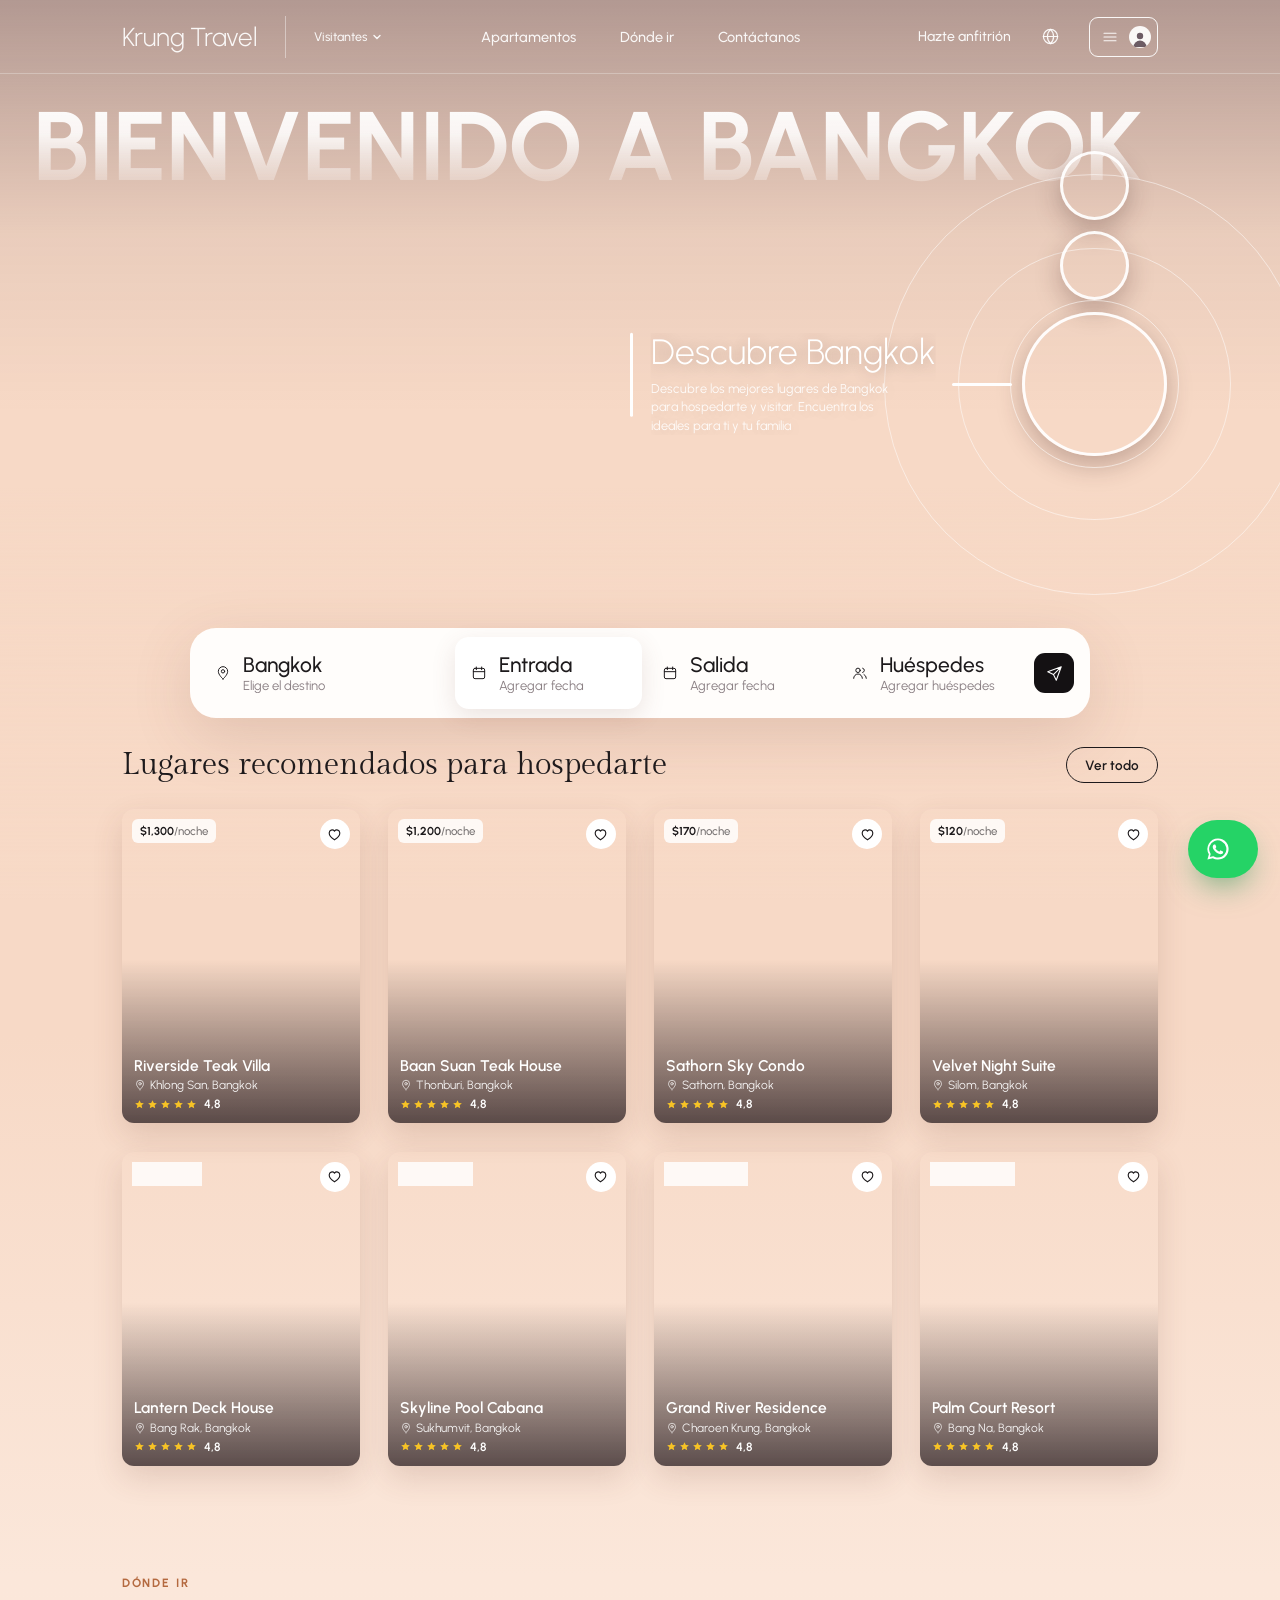
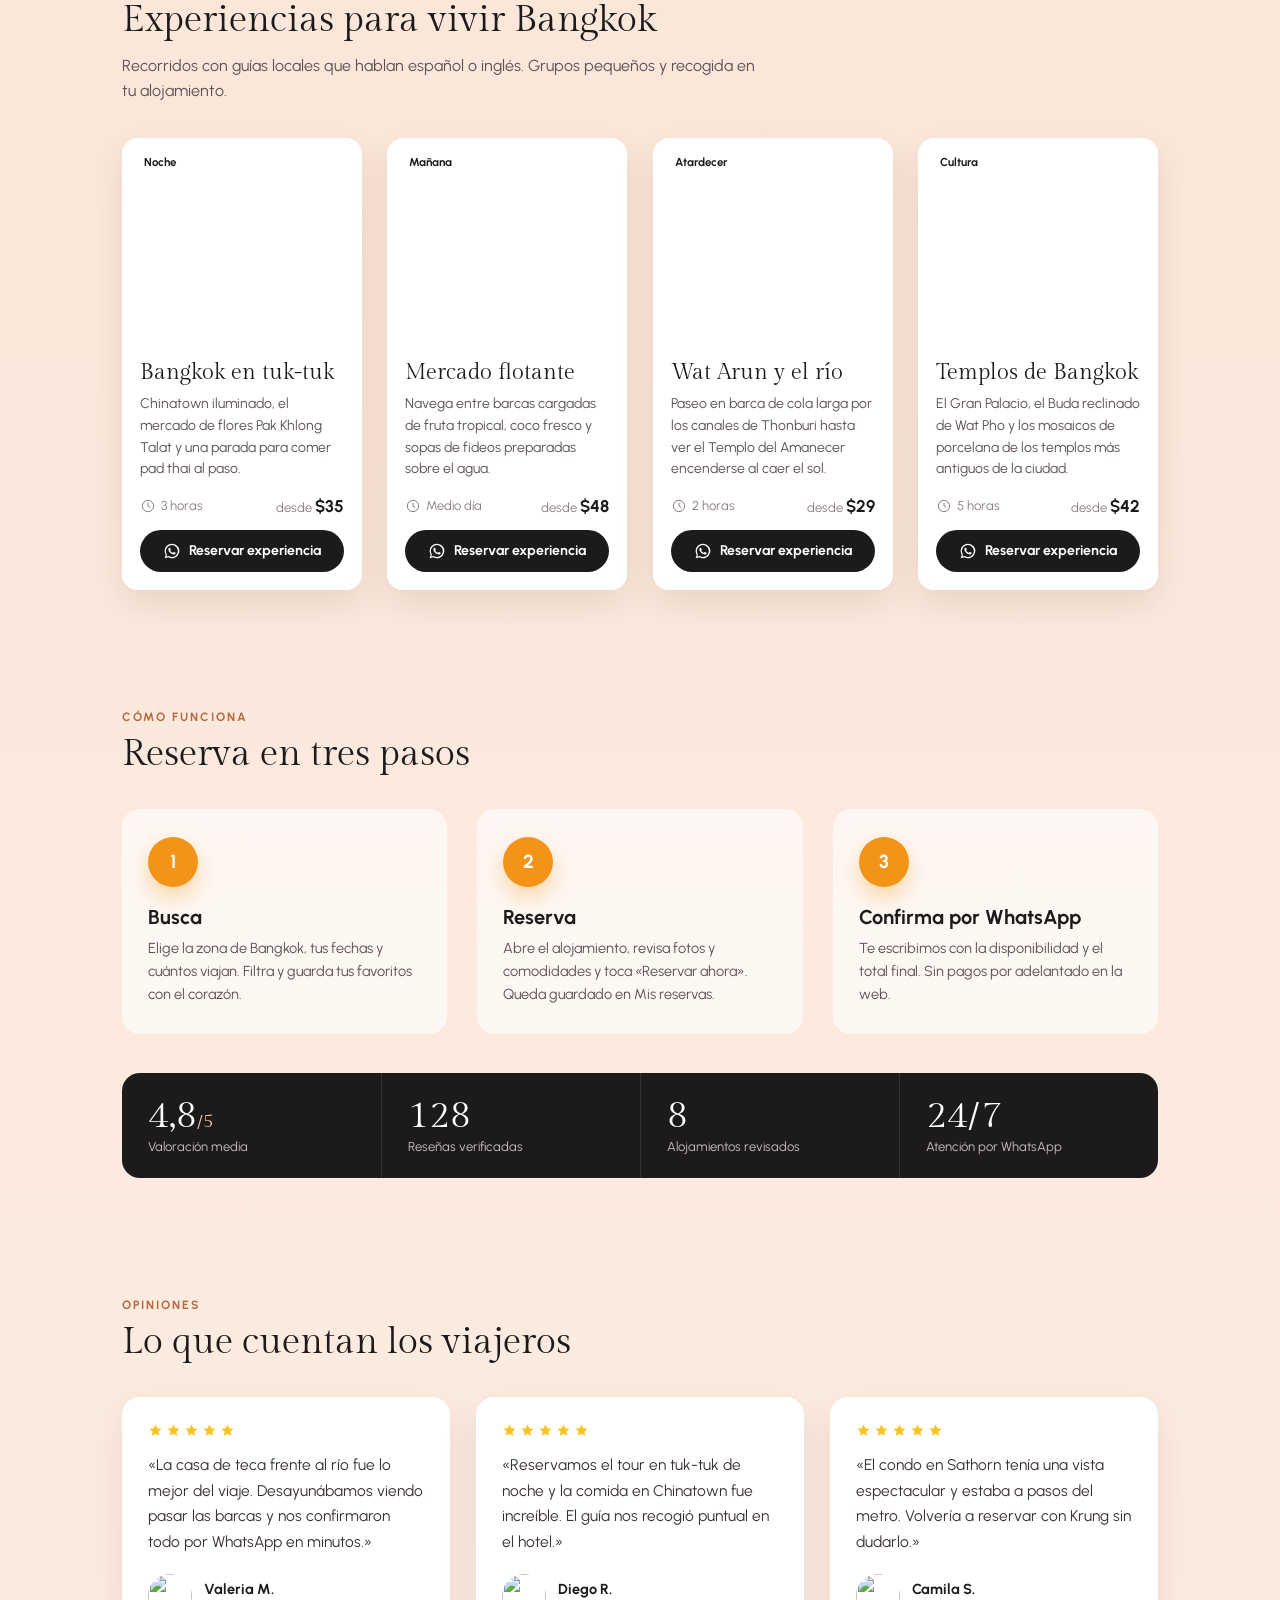
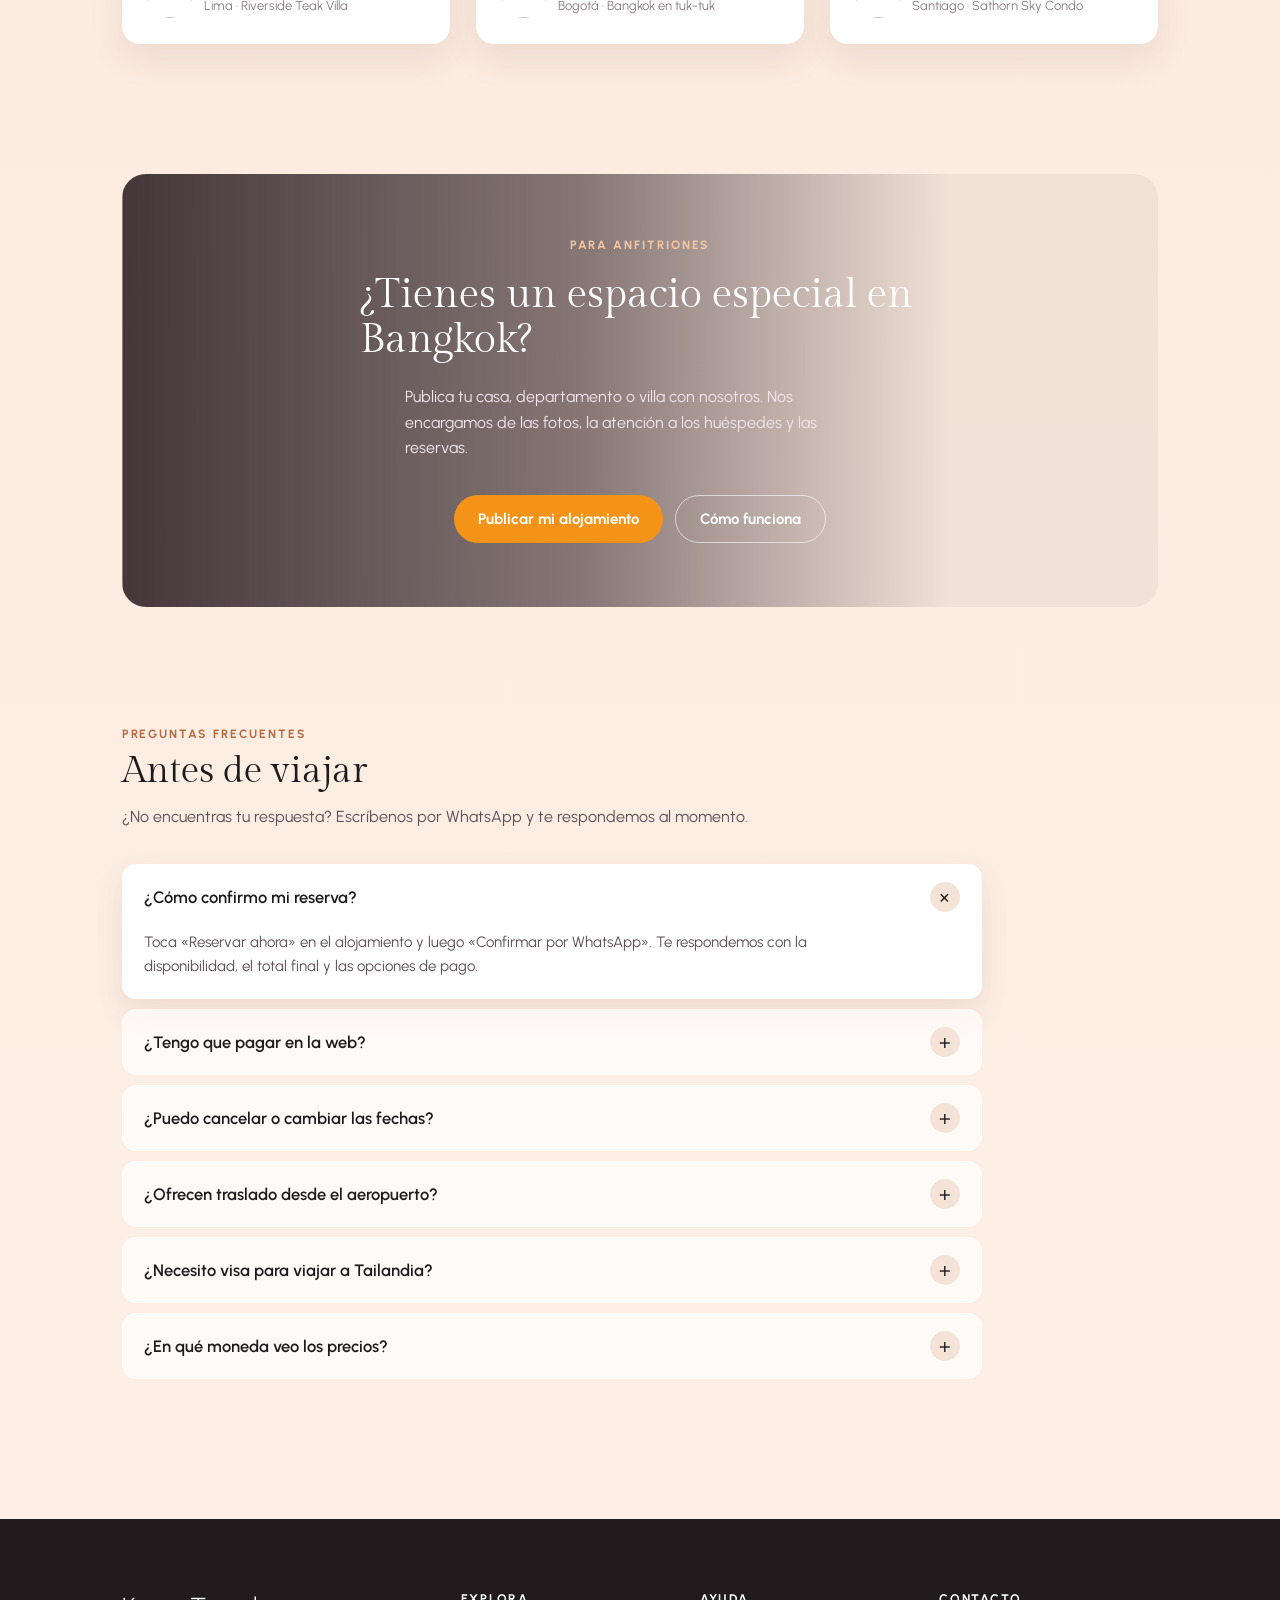
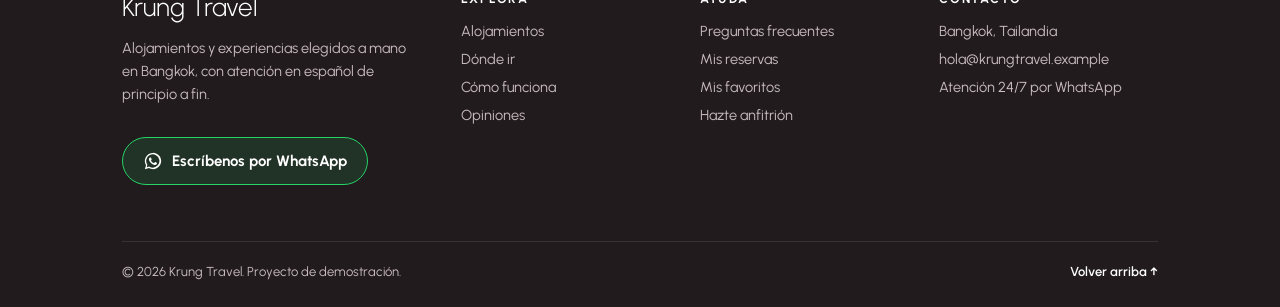
==== commit 4ff23647: "Turn Krung Travel into a complete travel site Add experiences with WhatsApp booking, how-it-works st" ====
--- a/krung-travel/index.html
+++ b/krung-travel/index.html
@@ -300,8 +300,86 @@
 .fly{position:fixed;z-index:45;background-size:cover;background-position:center;pointer-events:none;will-change:left,top,width,height}
 
 /* ---------- Responsive ---------- */
+
+/* ---------- Secciones de la página completa ---------- */
+.rv{opacity:0;transform:translateY(30px);transition:opacity .9s var(--out),transform .9s var(--out);transition-delay:var(--d,0s)}
+.rv.seen{opacity:1;transform:none}
+.sec{padding:0 var(--pad) 120px;position:relative}
+.sec,.stays,.foot{scroll-margin-top:96px}
+.sec-h{max-width:640px;margin-bottom:34px}
+.eyebrow{font-size:12px;font-weight:700;letter-spacing:.16em;text-transform:uppercase;color:#b4693f}
+.eyebrow-l{color:#f7c7a4}
+.sec-h h2{margin-top:10px;font-size:clamp(28px,2.9vw,42px);line-height:1.1}
+.sec-h p:not(.eyebrow){margin-top:12px;font-size:16px;line-height:1.6;color:var(--muted)}
+.xp-grid{display:grid;grid-template-columns:repeat(4,1fr);gap:clamp(14px,2vw,26px)}
+.xp{position:relative;display:flex;flex-direction:column;border-radius:16px;overflow:hidden;background:#fff;box-shadow:0 14px 34px rgba(110,60,50,.12);transition:opacity .9s var(--out),transform .9s var(--out),box-shadow .5s;transition-delay:var(--d,0s),var(--d,0s),0s}
+.xp.seen:hover{transform:translateY(-6px);box-shadow:0 24px 48px rgba(110,60,50,.22);transition-delay:0s}
+.xp-img{aspect-ratio:4/3.4;background-size:cover;transition:transform 1.2s var(--out)}
+.xp:hover .xp-img{transform:scale(1.05)}
+.xp-tag{position:absolute;left:12px;top:12px;padding:5px 10px;border-radius:99px;background:rgba(255,255,255,.88);-webkit-backdrop-filter:blur(6px);backdrop-filter:blur(6px);font-size:11.5px;font-weight:700}
+.xp-body{position:relative;display:flex;flex-direction:column;flex:1;padding:18px;background:#fff}
+.xp-body h3{font-family:"Gilda Display",Georgia,serif;font-weight:400;font-size:22px;line-height:1.15}
+.xp-body>p{margin-top:8px;font-size:14px;line-height:1.55;color:var(--muted)}
+.xp-foot{margin-top:auto;padding-top:16px;display:flex;justify-content:space-between;align-items:center;font-size:13px;color:var(--light)}
+.xp-meta{display:flex;align-items:center;gap:5px}
+.xp-price b{color:var(--ink);font-size:17px;font-weight:700}
+.xp-btn{margin-top:14px;height:42px;border-radius:99px;background:#1d1a1c;color:#fff;display:flex;align-items:center;justify-content:center;gap:8px;font-size:14px;font-weight:700;transition:background-color .3s,transform .3s var(--out)}
+.xp-btn svg{width:18px;height:18px}
+.xp-btn:hover{background:#25d366;transform:translateY(-1px)}
+.steps{list-style:none;display:grid;grid-template-columns:repeat(3,1fr);gap:clamp(16px,2.4vw,34px);counter-reset:s}
+.steps li{position:relative;padding:28px 26px;border-radius:18px;background:rgba(255,255,255,.66)}
+.steps li:not(:last-child)::after{content:"";position:absolute;top:52px;left:calc(26px + 50px);right:-34px;height:1.5px;background:repeating-linear-gradient(90deg,#e2b79d 0 6px,transparent 6px 12px);z-index:-1}
+.step-n{width:50px;height:50px;border-radius:50%;display:grid;place-items:center;font-size:19px;font-weight:700;color:#fff;background:var(--orange);box-shadow:0 10px 22px rgba(243,148,25,.35)}
+.steps h3{margin-top:18px;font-size:20px;font-weight:700}
+.steps p{margin-top:8px;font-size:14.5px;line-height:1.6;color:var(--muted)}
+.trust{margin-top:clamp(28px,3vw,44px);display:grid;grid-template-columns:repeat(4,1fr);border-radius:18px;background:#1d1a1c;color:#fff;overflow:hidden}
+.trust>div{padding:24px 26px;display:flex;flex-direction:column-reverse;gap:4px}
+.trust>div+div{border-left:1px solid rgba(255,255,255,.1)}
+.trust dd{font-family:"Gilda Display",Georgia,serif;font-size:clamp(30px,3vw,42px);line-height:1}
+.trust dd small{font-size:.5em;color:#f7c7a4}
+.trust dt{font-size:13px;color:#c9bcc1}
+.reviews{display:grid;grid-template-columns:repeat(3,1fr);gap:clamp(14px,2vw,26px)}
+.review{display:flex;flex-direction:column;padding:26px;border-radius:18px;background:#fff;box-shadow:0 14px 34px rgba(110,60,50,.1)}
+.rv-stars{display:flex;gap:3px}.rv-stars svg{width:15px;height:15px;fill:var(--star)}
+.review blockquote{margin-top:14px;font-size:15.5px;line-height:1.65;color:#3b3236}
+.review figcaption{margin-top:auto;padding-top:20px;display:flex;align-items:center;gap:12px;font-size:13px;color:var(--light)}
+.review figcaption img{width:44px;height:44px;border-radius:50%;object-fit:cover}
+.review figcaption b{display:block;color:var(--ink);font-size:14.5px;font-weight:700}
+.host{border-radius:24px;padding:clamp(34px,5vw,72px);min-height:380px;display:flex;flex-direction:column;justify-content:center;background-size:cover;background-position:center 60%;color:#fff}
+.host h2{margin-top:12px;font-size:clamp(28px,3.2vw,46px);line-height:1.1;max-width:560px}
+.host>p:not(.eyebrow){margin-top:14px;max-width:470px;font-size:16px;line-height:1.6;color:#f2e6ea}
+.host-cta{margin-top:26px;display:flex;flex-wrap:wrap;gap:12px}
+.btn-o,.btn-g{height:48px;padding:0 24px;border-radius:99px;display:inline-flex;align-items:center;font-weight:700;font-size:15px;transition:transform .3s var(--out),background-color .3s}
+.btn-o{background:var(--orange);color:#fff}.btn-o:hover{transform:translateY(-2px)}
+.btn-g{border:1.5px solid rgba(255,255,255,.6);color:#fff}.btn-g:hover{background:rgba(255,255,255,.14)}
+.faq{max-width:860px;display:grid;gap:10px}
+.faq details{border-radius:14px;background:rgba(255,255,255,.7);transition:background-color .3s}
+.faq details[open]{background:#fff;box-shadow:0 12px 28px rgba(110,60,50,.1)}
+.faq summary{list-style:none;padding:18px 22px;display:flex;justify-content:space-between;align-items:center;gap:16px;font-size:16.5px;font-weight:600}
+.faq summary::-webkit-details-marker{display:none}
+.faq summary::after{content:"+";flex:none;width:30px;height:30px;border-radius:50%;display:grid;place-items:center;font-size:20px;font-weight:400;background:#f6e3d8;transition:transform .35s var(--out)}
+.faq details[open] summary::after{transform:rotate(45deg)}
+.faq details p{padding:0 22px 20px;font-size:15px;line-height:1.65;color:var(--muted);max-width:720px}
+.foot{background:#211b1e;color:#c9bcc1;padding:72px var(--pad) 28px;margin-top:20px}
+.foot-top{display:grid;grid-template-columns:1.5fr 1fr 1fr 1.1fr;gap:40px}
+.foot .logo{color:#fff}
+.foot-brand p{margin:14px 0 20px;max-width:330px;font-size:14.5px;line-height:1.6}
+.foot-wa{width:auto!important;display:inline-flex!important;padding:0 20px;color:#fff!important;border-color:#25d366!important;background:rgba(37,211,102,.12)}
+.foot-col{display:flex;flex-direction:column;align-items:flex-start;gap:10px;font-size:14.5px}
+.foot-col p{color:#fff;font-size:12.5px;font-weight:700;letter-spacing:.14em;text-transform:uppercase;margin-bottom:6px}
+.foot-col a,.foot-col button{color:#c9bcc1;transition:color .2s;text-align:left;font-size:14.5px}
+.foot-col a:hover,.foot-col button:hover{color:#fff}
+.foot-bot{margin-top:56px;padding-top:22px;border-top:1px solid rgba(255,255,255,.1);display:flex;flex-wrap:wrap;justify-content:space-between;gap:12px;font-size:13px}
+.foot-bot button{color:#fff;font-weight:600}
 @media (max-width:1000px){
   .links,.host-link{display:none}
+  .xp-grid{grid-template-columns:repeat(2,1fr)}
+  .steps,.reviews{grid-template-columns:1fr}
+  .steps li::after{display:none}
+  .trust{grid-template-columns:repeat(2,1fr)}
+  .trust>div:nth-child(3){border-left:0}
+  .trust>div:nth-child(n+3){border-top:1px solid rgba(255,255,255,.1)}
+  .foot-top{grid-template-columns:1fr 1fr}
   .mob-only{display:flex!important}
   hr.mob-only{display:block!important}
   #langMenu{right:calc(var(--pad) + 60px)}
@@ -323,6 +401,10 @@
   .pop{padding:16px}
   .dow,.days{grid-template-columns:repeat(7,1fr)}
   .stays{margin-top:-8vh}
+  .xp-grid{grid-template-columns:1fr}
+  .sec{padding-bottom:84px}
+  .host{min-height:0}
+  .foot-top{grid-template-columns:1fr}
   .menu,#langMenu{right:16px;left:16px;width:auto}
   .dest{left:50%!important;width:min(300px,calc(100vw - 40px));margin-left:calc(min(300px,calc(100vw - 40px))/-2)}
   .contact{padding:22px}
@@ -353,6 +435,7 @@
   <symbol id="medal" viewBox="0 0 24 24"><circle cx="12" cy="14.5" r="5.5"/><path d="m8 9.5-3-6.5h5l2 4 2-4h5l-3 6.5M12 12v5"/></symbol>
   <symbol id="film" viewBox="0 0 24 24"><rect x="3" y="4" width="18" height="16" rx="2"/><path d="M7 4v16M17 4v16M3 9h4M3 15h4M17 9h4M17 15h4"/></symbol>
   <symbol id="wa" viewBox="0 0 32 32"><path fill="currentColor" stroke="none" d="M16 3a13 13 0 0 0-11.2 19.6L3 29l6.6-1.7A13 13 0 1 0 16 3Zm0 23.6c-2 0-4-.6-5.7-1.6l-.4-.2-3.9 1 1-3.8-.3-.4A10.6 10.6 0 1 1 16 26.6Zm5.8-7.9c-.3-.2-1.9-.9-2.2-1s-.5-.2-.7.2l-1 1.2c-.2.2-.4.2-.7.1a8.7 8.7 0 0 1-4.3-3.8c-.3-.6.3-.5.9-1.6.1-.2 0-.4 0-.5l-1-2.4c-.3-.6-.5-.5-.7-.5h-.6a1.2 1.2 0 0 0-.9.4 3.6 3.6 0 0 0-1.1 2.7 6.3 6.3 0 0 0 1.3 3.3c.2.2 2.2 3.4 5.3 4.7 2 .8 2.8.9 3.8.8.6-.1 1.9-.8 2.2-1.5s.3-1.4.2-1.5-.3-.2-.5-.3Z"/></symbol>
+  <symbol id="clock" viewBox="0 0 24 24"><circle cx="12" cy="12" r="8.5"/><path d="M12 7.5V12l3 2"/></symbol>
   <symbol id="bell" viewBox="0 0 24 24"><path d="M3 18h18M4.5 18a7.5 7.5 0 0 1 15 0M12 8.5V6.5M10 6.5h4"/></symbol>
 </svg>
 
@@ -366,7 +449,7 @@
   </div>
   <ul class="links">
     <li><a href="#stays">Apartamentos</a></li>
-    <li><a href="#hero" data-slide="2">Dónde ir</a></li>
+    <li><a href="#donde-ir" data-scroll>Dónde ir</a></li>
     <li><a href="#footer-contact" id="contact-link">Contáctanos</a></li>
   </ul>
   <div class="nav-r">
@@ -457,8 +540,113 @@
     <div class="stays-h"><h2 class="gilda">Lugares recomendados para hospedarte</h2><button class="see" type="button" id="seeAll">Ver todo</button></div>
     <p class="filter-note" id="filterNote" hidden>Mostrando: <b id="fnText"></b><button type="button" id="fnClear">Quitar filtro</button></p>
     <div class="grid" id="grid"></div>
-    <div class="contact" id="footer-contact"><div><h3 class="gilda">¿Planeas tu viaje a Bangkok?</h3><p>Krung Travel · Bangkok, Tailandia · hola@krungtravel.example</p></div><a class="bookwa" id="contactWa" href="#" target="_blank" rel="noopener"><svg viewBox="0 0 32 32" aria-hidden="true"><use href="#wa"/></svg>Escríbenos por WhatsApp</a></div>
   </section>
+
+  <section class="sec" id="donde-ir">
+    <div class="sec-h rv"><p class="eyebrow">Dónde ir</p><h2 class="gilda">Experiencias para vivir Bangkok</h2><p>Recorridos con guías locales que hablan español o inglés. Grupos pequeños y recogida en tu alojamiento.</p></div>
+    <div class="xp-grid">
+      <article class="xp rv" style="--d:0s">
+        <div class="xp-img" style="background-image:url('https://images.higgs.ai/?default=1&output=webp&url=https%3A%2F%2Fd8j0ntlcm91z4.cloudfront.net%2Fuser_38xzZboKViGWJOttwIXH07lWA1P%2Fhf_20261115_005347_2697af01-b81b-4c9e-bb4f-7200cb1aa1e8.png&w=800&q=85');background-position:center"></div>
+        <span class="xp-tag">Noche</span>
+        <div class="xp-body">
+          <h3>Bangkok en tuk-tuk</h3>
+          <p>Chinatown iluminado, el mercado de flores Pak Khlong Talat y una parada para comer pad thai al paso.</p>
+          <div class="xp-foot"><span class="xp-meta"><svg class="i"><use href="#clock"/></svg>3 horas</span><span class="xp-price">desde <b data-usd="35"></b></span></div>
+          <a class="xp-btn" href="#" target="_blank" rel="noopener" data-wa="Hola Krung Travel, quiero reservar la experiencia «Bangkok en tuk-tuk». ¿Qué fechas tienen disponibles?"><svg viewBox="0 0 32 32" aria-hidden="true"><use href="#wa"/></svg>Reservar experiencia</a>
+        </div>
+      </article>
+      <article class="xp rv" style="--d:0.09s">
+        <div class="xp-img" style="background-image:url('https://images.higgs.ai/?default=1&output=webp&url=https%3A%2F%2Fd8j0ntlcm91z4.cloudfront.net%2Fuser_38xzZboKViGWJOttwIXH07lWA1P%2Fhf_20261115_005347_e2768ec3-714b-47bc-b03e-4fc6794d5dd9.png&w=800&q=85');background-position:center"></div>
+        <span class="xp-tag">Mañana</span>
+        <div class="xp-body">
+          <h3>Mercado flotante</h3>
+          <p>Navega entre barcas cargadas de fruta tropical, coco fresco y sopas de fideos preparadas sobre el agua.</p>
+          <div class="xp-foot"><span class="xp-meta"><svg class="i"><use href="#clock"/></svg>Medio día</span><span class="xp-price">desde <b data-usd="48"></b></span></div>
+          <a class="xp-btn" href="#" target="_blank" rel="noopener" data-wa="Hola Krung Travel, quiero reservar la experiencia «Mercado flotante». ¿Qué fechas tienen disponibles?"><svg viewBox="0 0 32 32" aria-hidden="true"><use href="#wa"/></svg>Reservar experiencia</a>
+        </div>
+      </article>
+      <article class="xp rv" style="--d:0.18s">
+        <div class="xp-img" style="background-image:url('https://images.higgs.ai/?default=1&output=webp&url=https%3A%2F%2Fd8j0ntlcm91z4.cloudfront.net%2Fuser_38xzZboKViGWJOttwIXH07lWA1P%2Fhf_20261115_005347_c5667173-fd6e-4dcb-9547-6c4518e19388.png&w=800&q=85');background-position:center"></div>
+        <span class="xp-tag">Atardecer</span>
+        <div class="xp-body">
+          <h3>Wat Arun y el río</h3>
+          <p>Paseo en barca de cola larga por los canales de Thonburi hasta ver el Templo del Amanecer encenderse al caer el sol.</p>
+          <div class="xp-foot"><span class="xp-meta"><svg class="i"><use href="#clock"/></svg>2 horas</span><span class="xp-price">desde <b data-usd="29"></b></span></div>
+          <a class="xp-btn" href="#" target="_blank" rel="noopener" data-wa="Hola Krung Travel, quiero reservar la experiencia «Wat Arun y el río». ¿Qué fechas tienen disponibles?"><svg viewBox="0 0 32 32" aria-hidden="true"><use href="#wa"/></svg>Reservar experiencia</a>
+        </div>
+      </article>
+      <article class="xp rv" style="--d:0.27s">
+        <div class="xp-img" style="background-image:url('https://images.higgs.ai/?default=1&output=webp&url=https%3A%2F%2Fd8j0ntlcm91z4.cloudfront.net%2Fuser_38xzZboKViGWJOttwIXH07lWA1P%2Fhf_20261115_005347_73725010-6ca6-46d8-a732-fc33275a02e0.png&w=900&q=85');background-position:center 35%"></div>
+        <span class="xp-tag">Cultura</span>
+        <div class="xp-body">
+          <h3>Templos de Bangkok</h3>
+          <p>El Gran Palacio, el Buda reclinado de Wat Pho y los mosaicos de porcelana de los templos más antiguos de la ciudad.</p>
+          <div class="xp-foot"><span class="xp-meta"><svg class="i"><use href="#clock"/></svg>5 horas</span><span class="xp-price">desde <b data-usd="42"></b></span></div>
+          <a class="xp-btn" href="#" target="_blank" rel="noopener" data-wa="Hola Krung Travel, quiero reservar la experiencia «Templos de Bangkok». ¿Qué fechas tienen disponibles?"><svg viewBox="0 0 32 32" aria-hidden="true"><use href="#wa"/></svg>Reservar experiencia</a>
+        </div>
+      </article>
+    </div>
+  </section>
+
+  <section class="sec" id="como-funciona">
+    <div class="sec-h rv"><p class="eyebrow">Cómo funciona</p><h2 class="gilda">Reserva en tres pasos</h2></div>
+    <ol class="steps">
+      <li class="rv" style="--d:0s"><span class="step-n">1</span><h3>Busca</h3><p>Elige la zona de Bangkok, tus fechas y cuántos viajan. Filtra y guarda tus favoritos con el corazón.</p></li>
+      <li class="rv" style="--d:.1s"><span class="step-n">2</span><h3>Reserva</h3><p>Abre el alojamiento, revisa fotos y comodidades y toca «Reservar ahora». Queda guardado en Mis reservas.</p></li>
+      <li class="rv" style="--d:.2s"><span class="step-n">3</span><h3>Confirma por WhatsApp</h3><p>Te escribimos con la disponibilidad y el total final. Sin pagos por adelantado en la web.</p></li>
+    </ol>
+    <dl class="trust rv">
+      <div><dt>Valoración media</dt><dd>4,8<small>/5</small></dd></div>
+      <div><dt>Reseñas verificadas</dt><dd>128</dd></div>
+      <div><dt>Alojamientos revisados</dt><dd>8</dd></div>
+      <div><dt>Atención por WhatsApp</dt><dd>24/7</dd></div>
+    </dl>
+  </section>
+
+  <section class="sec" id="opiniones">
+    <div class="sec-h rv"><p class="eyebrow">Opiniones</p><h2 class="gilda">Lo que cuentan los viajeros</h2></div>
+    <div class="reviews">
+      <figure class="review rv" style="--d:0s"><p class="rv-stars" aria-label="5 de 5"><svg><use href="#star"/></svg><svg><use href="#star"/></svg><svg><use href="#star"/></svg><svg><use href="#star"/></svg><svg><use href="#star"/></svg></p><blockquote>«La casa de teca frente al río fue lo mejor del viaje. Desayunábamos viendo pasar las barcas y nos confirmaron todo por WhatsApp en minutos.»</blockquote><figcaption><img src="https://images.higgs.ai/?default=1&output=webp&url=https%3A%2F%2Fd8j0ntlcm91z4.cloudfront.net%2Fuser_38xzZboKViGWJOttwIXH07lWA1P%2Fhf_20261115_005635_2bc44540-0fec-4b94-9f47-722c00c851dd.png&w=120&q=85" alt="" loading="lazy"><span><b>Valeria M.</b>Lima · Riverside Teak Villa</span></figcaption></figure>
+      <figure class="review rv" style="--d:.1s"><p class="rv-stars" aria-label="5 de 5"><svg><use href="#star"/></svg><svg><use href="#star"/></svg><svg><use href="#star"/></svg><svg><use href="#star"/></svg><svg><use href="#star"/></svg></p><blockquote>«Reservamos el tour en tuk-tuk de noche y la comida en Chinatown fue increíble. El guía nos recogió puntual en el hotel.»</blockquote><figcaption><img src="https://images.higgs.ai/?default=1&output=webp&url=https%3A%2F%2Fd8j0ntlcm91z4.cloudfront.net%2Fuser_38xzZboKViGWJOttwIXH07lWA1P%2Fhf_20261115_005635_fee8e948-a5dc-4e86-9ecc-dc8dbce6b660.png&w=120&q=85" alt="" loading="lazy"><span><b>Diego R.</b>Bogotá · Bangkok en tuk-tuk</span></figcaption></figure>
+      <figure class="review rv" style="--d:.2s"><p class="rv-stars" aria-label="5 de 5"><svg><use href="#star"/></svg><svg><use href="#star"/></svg><svg><use href="#star"/></svg><svg><use href="#star"/></svg><svg><use href="#star"/></svg></p><blockquote>«El condo en Sathorn tenía una vista espectacular y estaba a pasos del metro. Volvería a reservar con Krung sin dudarlo.»</blockquote><figcaption><img src="https://images.higgs.ai/?default=1&output=webp&url=https%3A%2F%2Fd8j0ntlcm91z4.cloudfront.net%2Fuser_38xzZboKViGWJOttwIXH07lWA1P%2Fhf_20261115_005635_ce259660-2765-42ee-a5b0-3afee70b11aa.png&w=120&q=85" alt="" loading="lazy"><span><b>Camila S.</b>Santiago · Sathorn Sky Condo</span></figcaption></figure>
+    </div>
+  </section>
+
+  <section class="sec">
+    <div class="host rv" style="background-image:linear-gradient(90deg,rgba(38,24,30,.86) 0%,rgba(38,24,30,.55) 45%,rgba(38,24,30,.05) 80%),url('https://images.higgs.ai/?default=1&output=webp&url=https%3A%2F%2Fd8j0ntlcm91z4.cloudfront.net%2Fuser_38xzZboKViGWJOttwIXH07lWA1P%2Fhf_20261115_005347_2a7781a6-ffd1-48f1-bb19-051b67063047.png&w=2400&q=85')">
+      <p class="eyebrow eyebrow-l">Para anfitriones</p>
+      <h2 class="gilda">¿Tienes un espacio especial en Bangkok?</h2>
+      <p>Publica tu casa, departamento o villa con nosotros. Nos encargamos de las fotos, la atención a los huéspedes y las reservas.</p>
+      <div class="host-cta"><a class="btn-o" href="#" target="_blank" rel="noopener" data-wa="Hola Krung Travel, quiero publicar mi alojamiento en Bangkok como anfitrión.">Publicar mi alojamiento</a><a class="btn-g" href="#como-funciona" data-scroll>Cómo funciona</a></div>
+    </div>
+  </section>
+
+  <section class="sec faq-sec" id="preguntas">
+    <div class="sec-h rv"><p class="eyebrow">Preguntas frecuentes</p><h2 class="gilda">Antes de viajar</h2><p>¿No encuentras tu respuesta? Escríbenos por WhatsApp y te respondemos al momento.</p></div>
+    <div class="faq rv">
+      <details open><summary>¿Cómo confirmo mi reserva?</summary><p>Toca «Reservar ahora» en el alojamiento y luego «Confirmar por WhatsApp». Te respondemos con la disponibilidad, el total final y las opciones de pago.</p></details>
+      <details><summary>¿Tengo que pagar en la web?</summary><p>No. La web solo guarda tu solicitud. El pago se coordina directamente con nuestro equipo una vez confirmada la disponibilidad.</p></details>
+      <details><summary>¿Puedo cancelar o cambiar las fechas?</summary><p>Sí. Puedes cancelar tu solicitud desde «Mis reservas». Si ya está confirmada, escríbenos y te contamos las condiciones del alojamiento.</p></details>
+      <details><summary>¿Ofrecen traslado desde el aeropuerto?</summary><p>Sí, coordinamos traslados desde los aeropuertos de Suvarnabhumi y Don Mueang hasta tu alojamiento. Pídelo al confirmar tu reserva.</p></details>
+      <details><summary>¿Necesito visa para viajar a Tailandia?</summary><p>Depende de tu nacionalidad y del tiempo de estadía. Revisa los requisitos vigentes en el consulado de Tailandia de tu país antes de comprar tus vuelos.</p></details>
+      <details><summary>¿En qué moneda veo los precios?</summary><p>Puedes ver los precios en dólares, soles o baht con el botón del globo, arriba a la derecha. Los cambios son aproximados y el total final se confirma en dólares.</p></details>
+    </div>
+  </section>
+
+  <footer class="foot" id="footer-contact">
+    <div class="foot-top">
+      <div class="foot-brand">
+        <a class="logo" href="#" data-top>Krung Travel</a>
+        <p>Alojamientos y experiencias elegidos a mano en Bangkok, con atención en español de principio a fin.</p>
+        <a class="bookwa foot-wa" id="contactWa" href="#" target="_blank" rel="noopener"><svg viewBox="0 0 32 32" aria-hidden="true"><use href="#wa"/></svg>Escríbenos por WhatsApp</a>
+      </div>
+      <nav class="foot-col" aria-label="Explora"><p>Explora</p><a href="#stays" data-scroll>Alojamientos</a><a href="#donde-ir" data-scroll>Dónde ir</a><a href="#como-funciona" data-scroll>Cómo funciona</a><a href="#opiniones" data-scroll>Opiniones</a></nav>
+      <nav class="foot-col" aria-label="Ayuda"><p>Ayuda</p><a href="#preguntas" data-scroll>Preguntas frecuentes</a><button type="button" id="ftBookings">Mis reservas</button><button type="button" id="ftFavs">Mis favoritos</button><a href="#" target="_blank" rel="noopener" data-wa="Hola Krung Travel, quiero publicar mi alojamiento en Bangkok como anfitrión.">Hazte anfitrión</a></nav>
+      <div class="foot-col"><p>Contacto</p><span>Bangkok, Tailandia</span><span>hola@krungtravel.example</span><span>Atención 24/7 por WhatsApp</span></div>
+    </div>
+    <div class="foot-bot"><span>© 2026 Krung Travel. Proyecto de demostración.</span><button type="button" id="toTop">Volver arriba ↑</button></div>
+  </footer>
+
 </main>
 
 <section class="detail" id="detail" aria-label="Detalle del alojamiento" aria-hidden="true">
@@ -922,7 +1110,7 @@
   if (a === 'bookings') { openSheet(); return; }
   closeDetail();
   if (a === 'stays') $('stays').scrollIntoView({ behavior: 'smooth' });
-  else if (a === 'go') { scrollTo({ top: 0, behavior: 'smooth' }); go(2); schedule(); }
+  else if (a === 'go') $('donde-ir').scrollIntoView({ behavior: 'smooth' });
   else if (a === 'contact') $('footer-contact').scrollIntoView({ behavior: 'smooth', block: 'center' });
   else if (a === 'favs') {
     if (!favs.size) { toast('Aún no tienes favoritos. Toca el corazón de un alojamiento para guardarlo.'); return; }
@@ -960,6 +1148,21 @@
 addEventListener('keydown', e => { if (e.key === 'Escape' && sheet.classList.contains('open')) closeSheet(); });
 updateCounts();
 addEventListener('keydown', e => { if (e.key === 'Escape') closeDetail(); });
+
+/* ---------- Secciones: enlaces internos, WhatsApp, precios y animación ---------- */
+$$('[data-scroll]').forEach(a => a.addEventListener('click', e => { e.preventDefault(); closeDetail(); closeMenus(); $(a.getAttribute('href').slice(1)).scrollIntoView({ behavior: 'smooth' }); }));
+$$('[data-wa]').forEach(a => { a.href = waLink(a.dataset.wa); });
+$$('[data-top]').forEach(a => a.addEventListener('click', e => { e.preventDefault(); scrollTo({ top: 0, behavior: 'smooth' }); }));
+$('toTop').addEventListener('click', () => scrollTo({ top: 0, behavior: 'smooth' }));
+$('ftBookings').addEventListener('click', openSheet);
+$('ftFavs').addEventListener('click', () => {
+  if (!favs.size) { toast('Aún no tienes favoritos. Toca el corazón de un alojamiento para guardarlo.'); return; }
+  setFilter({ type: 'fav' }); $('stays').scrollIntoView({ behavior: 'smooth' });
+});
+function renderXpPrices() { $$('[data-usd]').forEach(b => b.textContent = money(+b.dataset.usd)); }
+renderXpPrices();
+$('curList').addEventListener('click', () => setTimeout(renderXpPrices));
+$$('.rv').forEach(el => seenIO.observe(el));
 })();
 </script>
 </body>
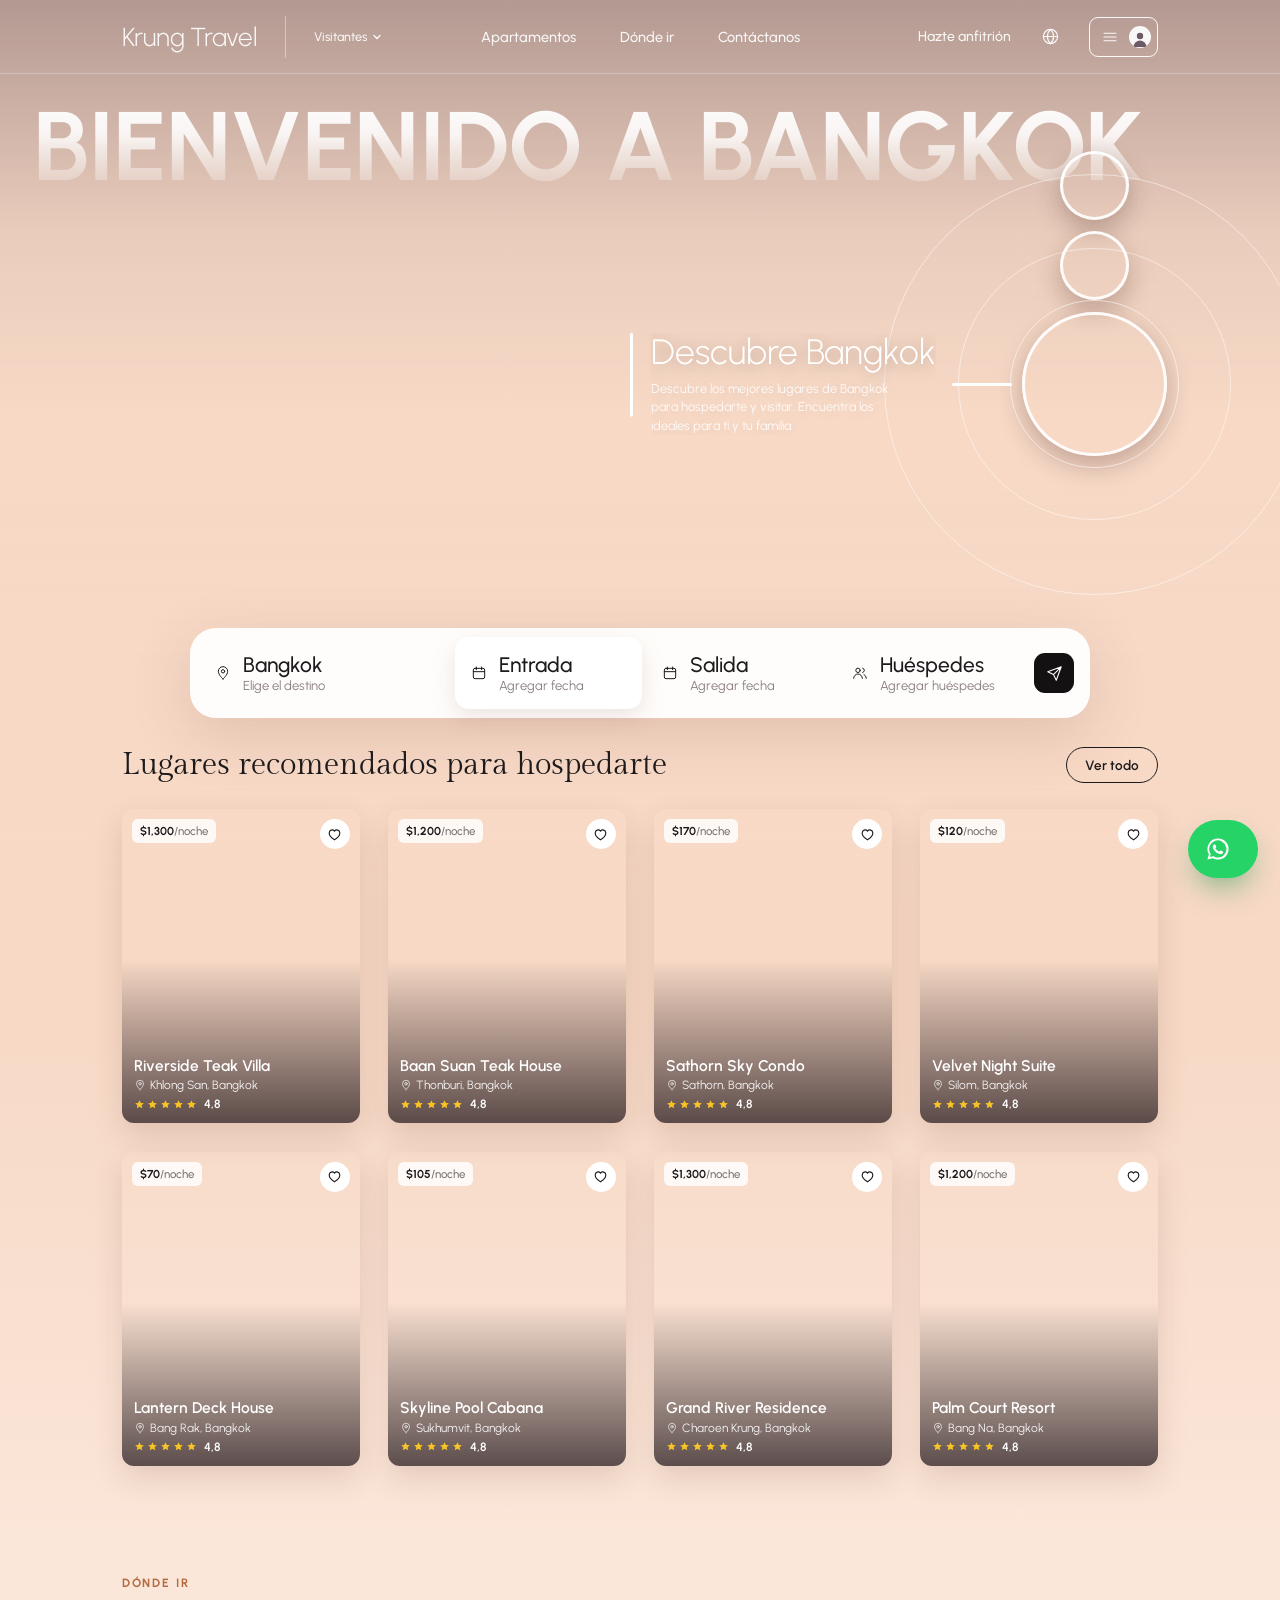
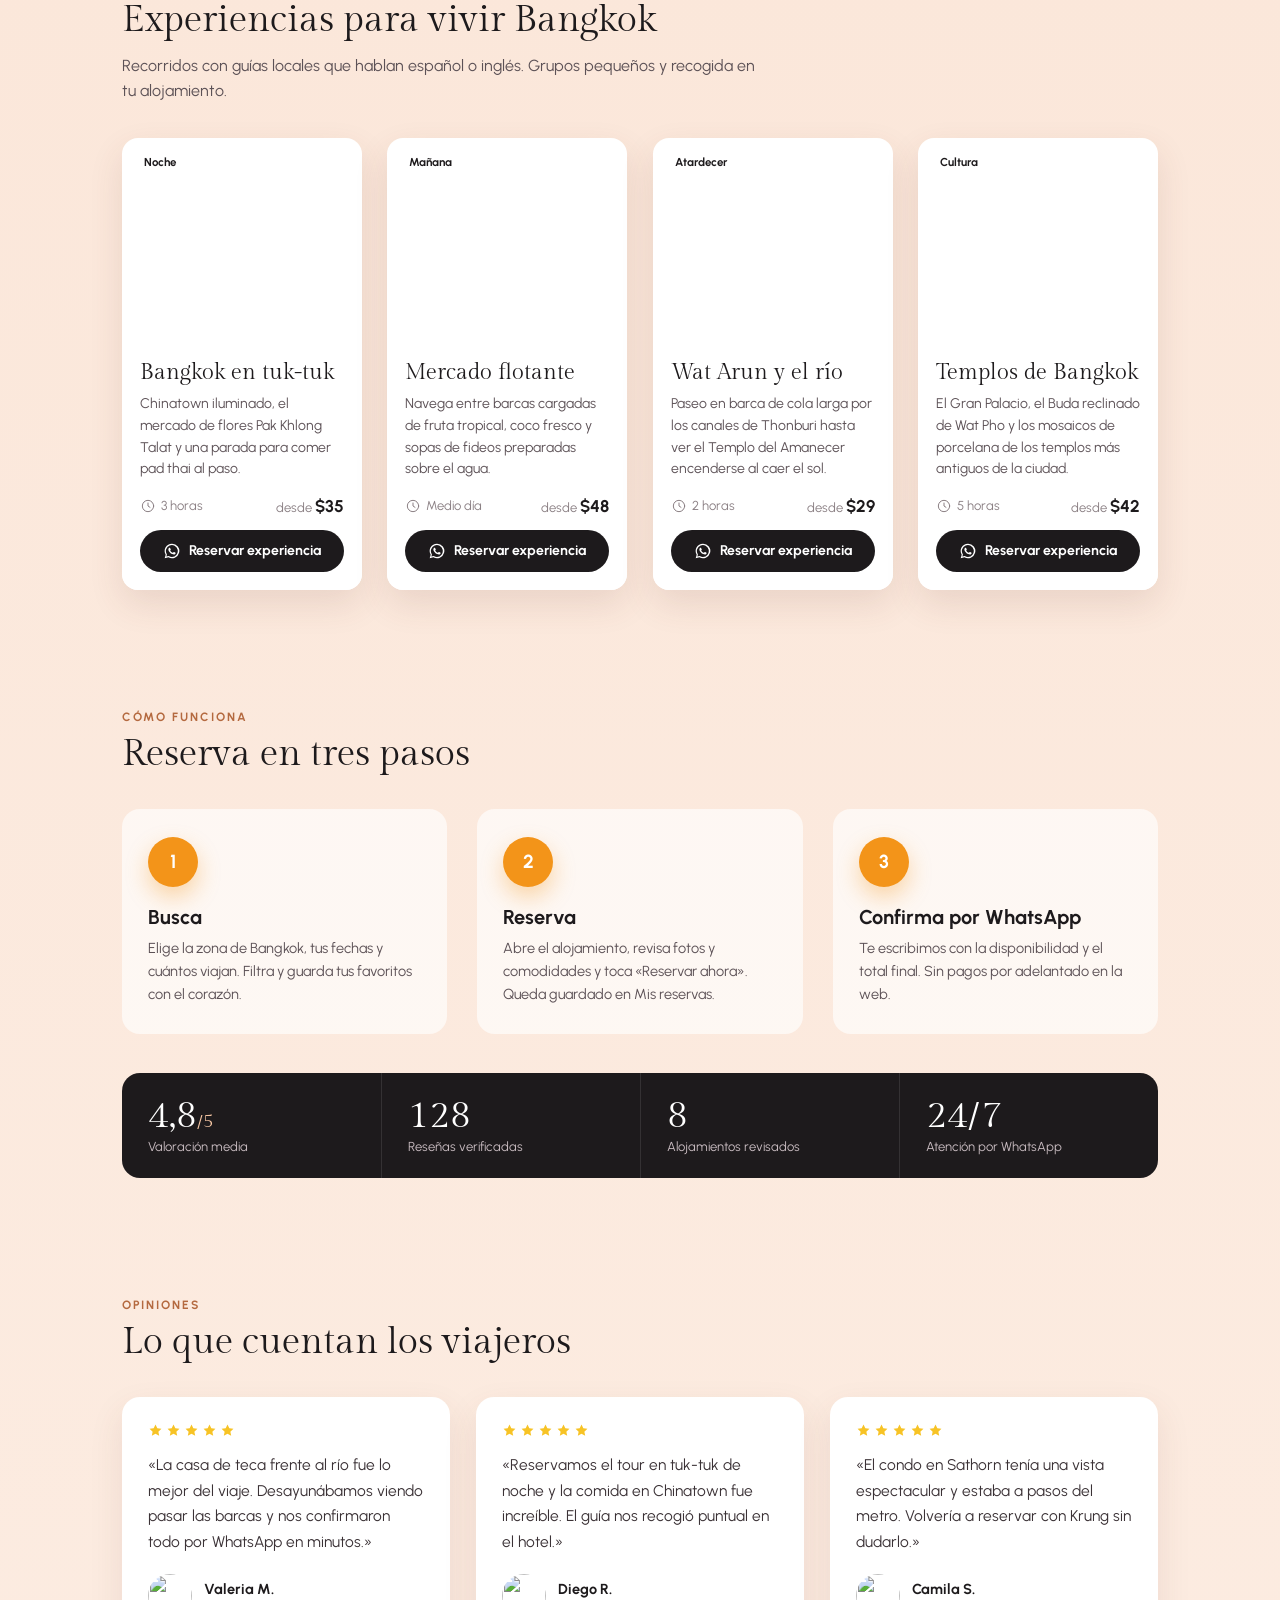
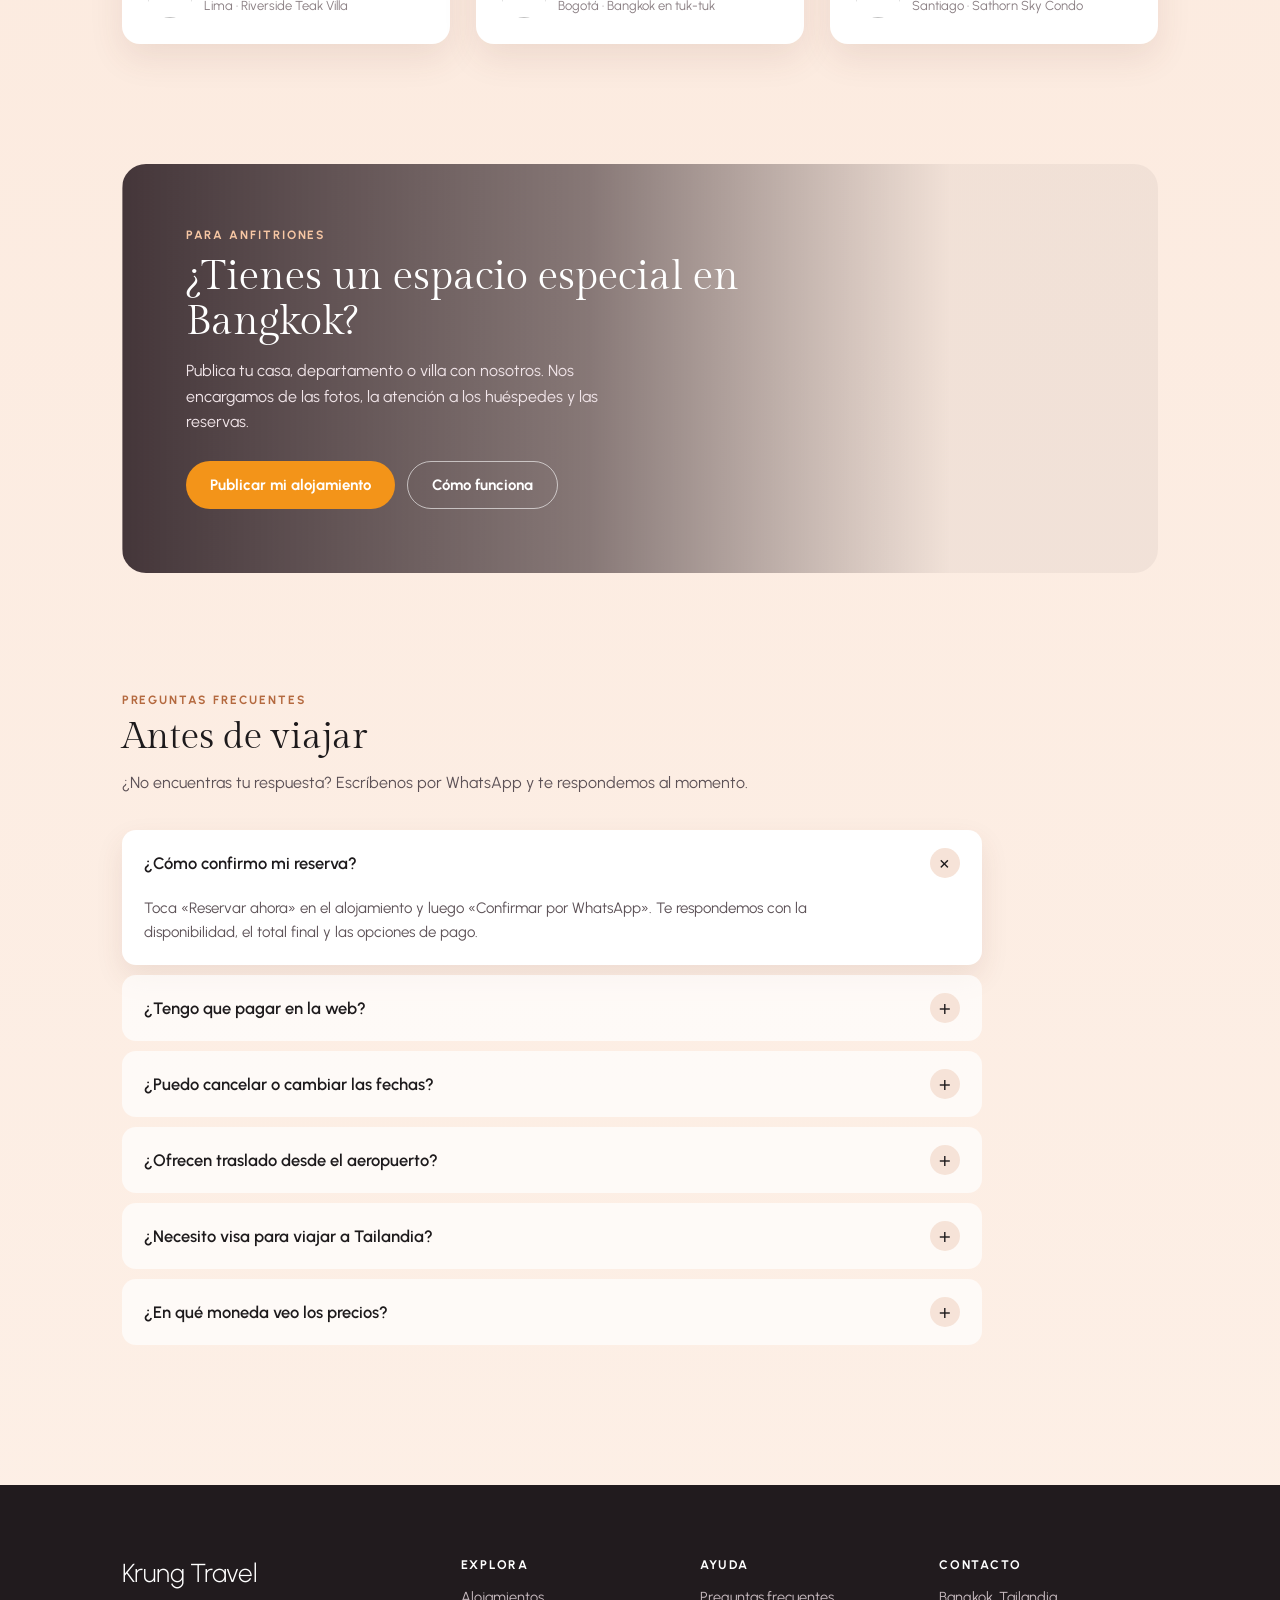
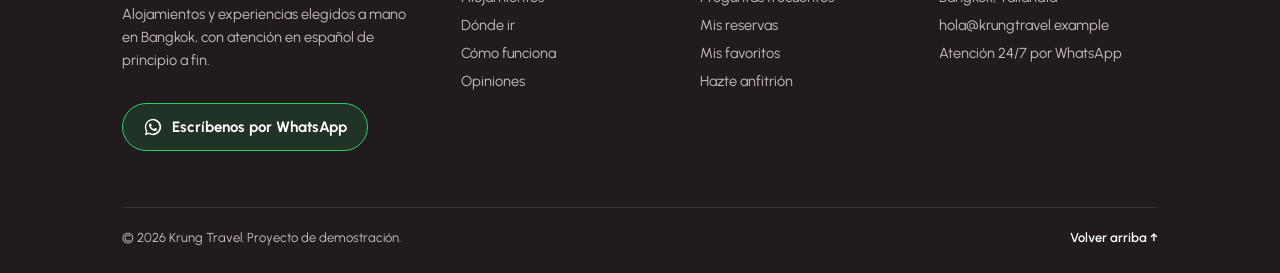
==== commit d2b2edf6: "Add Inti Travel, the Peru version of the travel site Hotels in Cusco, Machu Picchu, Lima, Arequipa, " ====
--- a/krung-travel/index.html
+++ b/krung-travel/index.html
@@ -345,9 +345,9 @@
 .review figcaption{margin-top:auto;padding-top:20px;display:flex;align-items:center;gap:12px;font-size:13px;color:var(--light)}
 .review figcaption img{width:44px;height:44px;border-radius:50%;object-fit:cover}
 .review figcaption b{display:block;color:var(--ink);font-size:14.5px;font-weight:700}
-.host{border-radius:24px;padding:clamp(34px,5vw,72px);min-height:380px;display:flex;flex-direction:column;justify-content:center;background-size:cover;background-position:center 60%;color:#fff}
-.host h2{margin-top:12px;font-size:clamp(28px,3.2vw,46px);line-height:1.1;max-width:560px}
-.host>p:not(.eyebrow){margin-top:14px;max-width:470px;font-size:16px;line-height:1.6;color:#f2e6ea}
+.hostband{border-radius:24px;padding:clamp(34px,5vw,72px);min-height:380px;display:flex;flex-direction:column;justify-content:center;background-size:cover;background-position:center 60%;color:#fff}
+.hostband h2{margin-top:12px;font-size:clamp(28px,3.2vw,46px);line-height:1.1;max-width:560px}
+.hostband>p:not(.eyebrow){margin-top:14px;max-width:470px;font-size:16px;line-height:1.6;color:#f2e6ea}
 .host-cta{margin-top:26px;display:flex;flex-wrap:wrap;gap:12px}
 .btn-o,.btn-g{height:48px;padding:0 24px;border-radius:99px;display:inline-flex;align-items:center;font-weight:700;font-size:15px;transition:transform .3s var(--out),background-color .3s}
 .btn-o{background:var(--orange);color:#fff}.btn-o:hover{transform:translateY(-2px)}
@@ -403,7 +403,7 @@
   .stays{margin-top:-8vh}
   .xp-grid{grid-template-columns:1fr}
   .sec{padding-bottom:84px}
-  .host{min-height:0}
+  .hostband{min-height:0}
   .foot-top{grid-template-columns:1fr}
   .menu,#langMenu{right:16px;left:16px;width:auto}
   .dest{left:50%!important;width:min(300px,calc(100vw - 40px));margin-left:calc(min(300px,calc(100vw - 40px))/-2)}
@@ -613,7 +613,7 @@
   </section>
 
   <section class="sec">
-    <div class="host rv" style="background-image:linear-gradient(90deg,rgba(38,24,30,.86) 0%,rgba(38,24,30,.55) 45%,rgba(38,24,30,.05) 80%),url('https://images.higgs.ai/?default=1&output=webp&url=https%3A%2F%2Fd8j0ntlcm91z4.cloudfront.net%2Fuser_38xzZboKViGWJOttwIXH07lWA1P%2Fhf_20261115_005347_2a7781a6-ffd1-48f1-bb19-051b67063047.png&w=2400&q=85')">
+    <div class="hostband rv" style="background-image:linear-gradient(90deg,rgba(38,24,30,.86) 0%,rgba(38,24,30,.55) 45%,rgba(38,24,30,.05) 80%),url('https://images.higgs.ai/?default=1&output=webp&url=https%3A%2F%2Fd8j0ntlcm91z4.cloudfront.net%2Fuser_38xzZboKViGWJOttwIXH07lWA1P%2Fhf_20261115_005347_2a7781a6-ffd1-48f1-bb19-051b67063047.png&w=2400&q=85')">
       <p class="eyebrow eyebrow-l">Para anfitriones</p>
       <h2 class="gilda">¿Tienes un espacio especial en Bangkok?</h2>
       <p>Publica tu casa, departamento o villa con nosotros. Nos encargamos de las fotos, la atención a los huéspedes y las reservas.</p>
